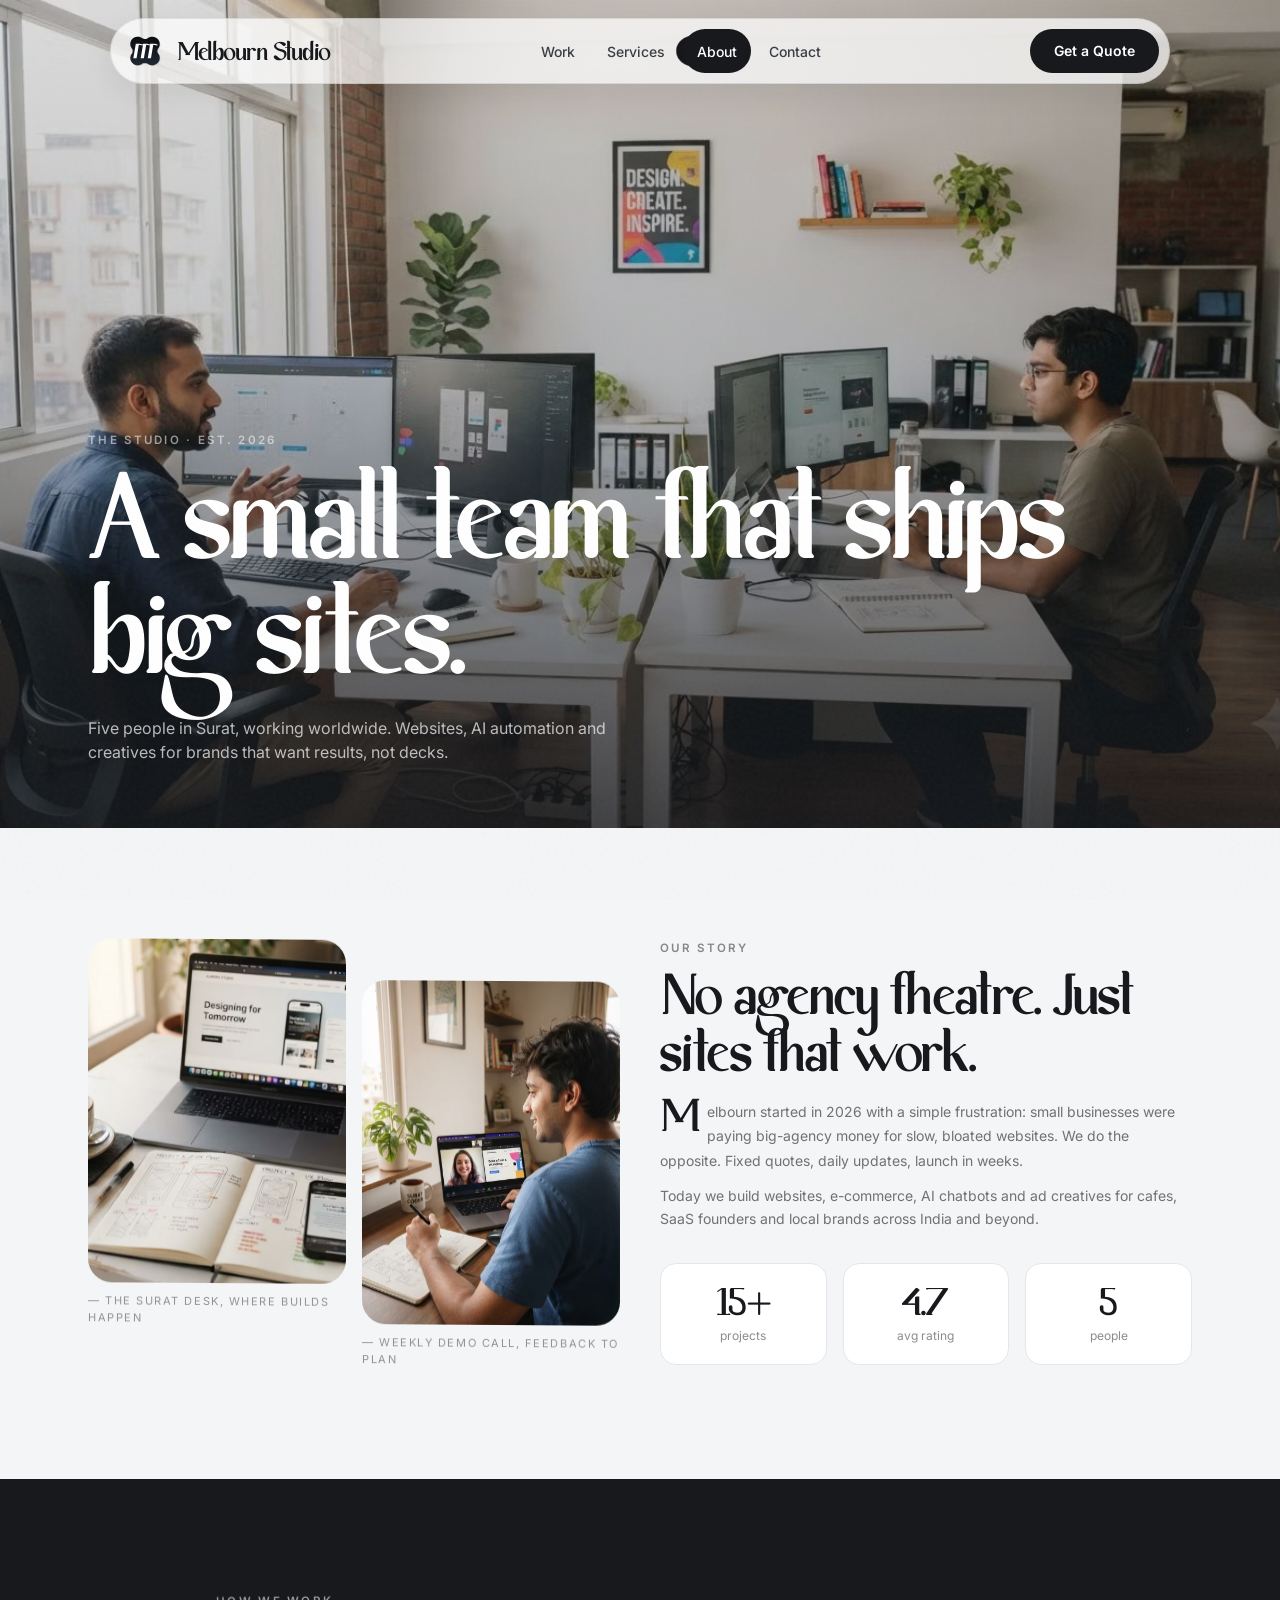
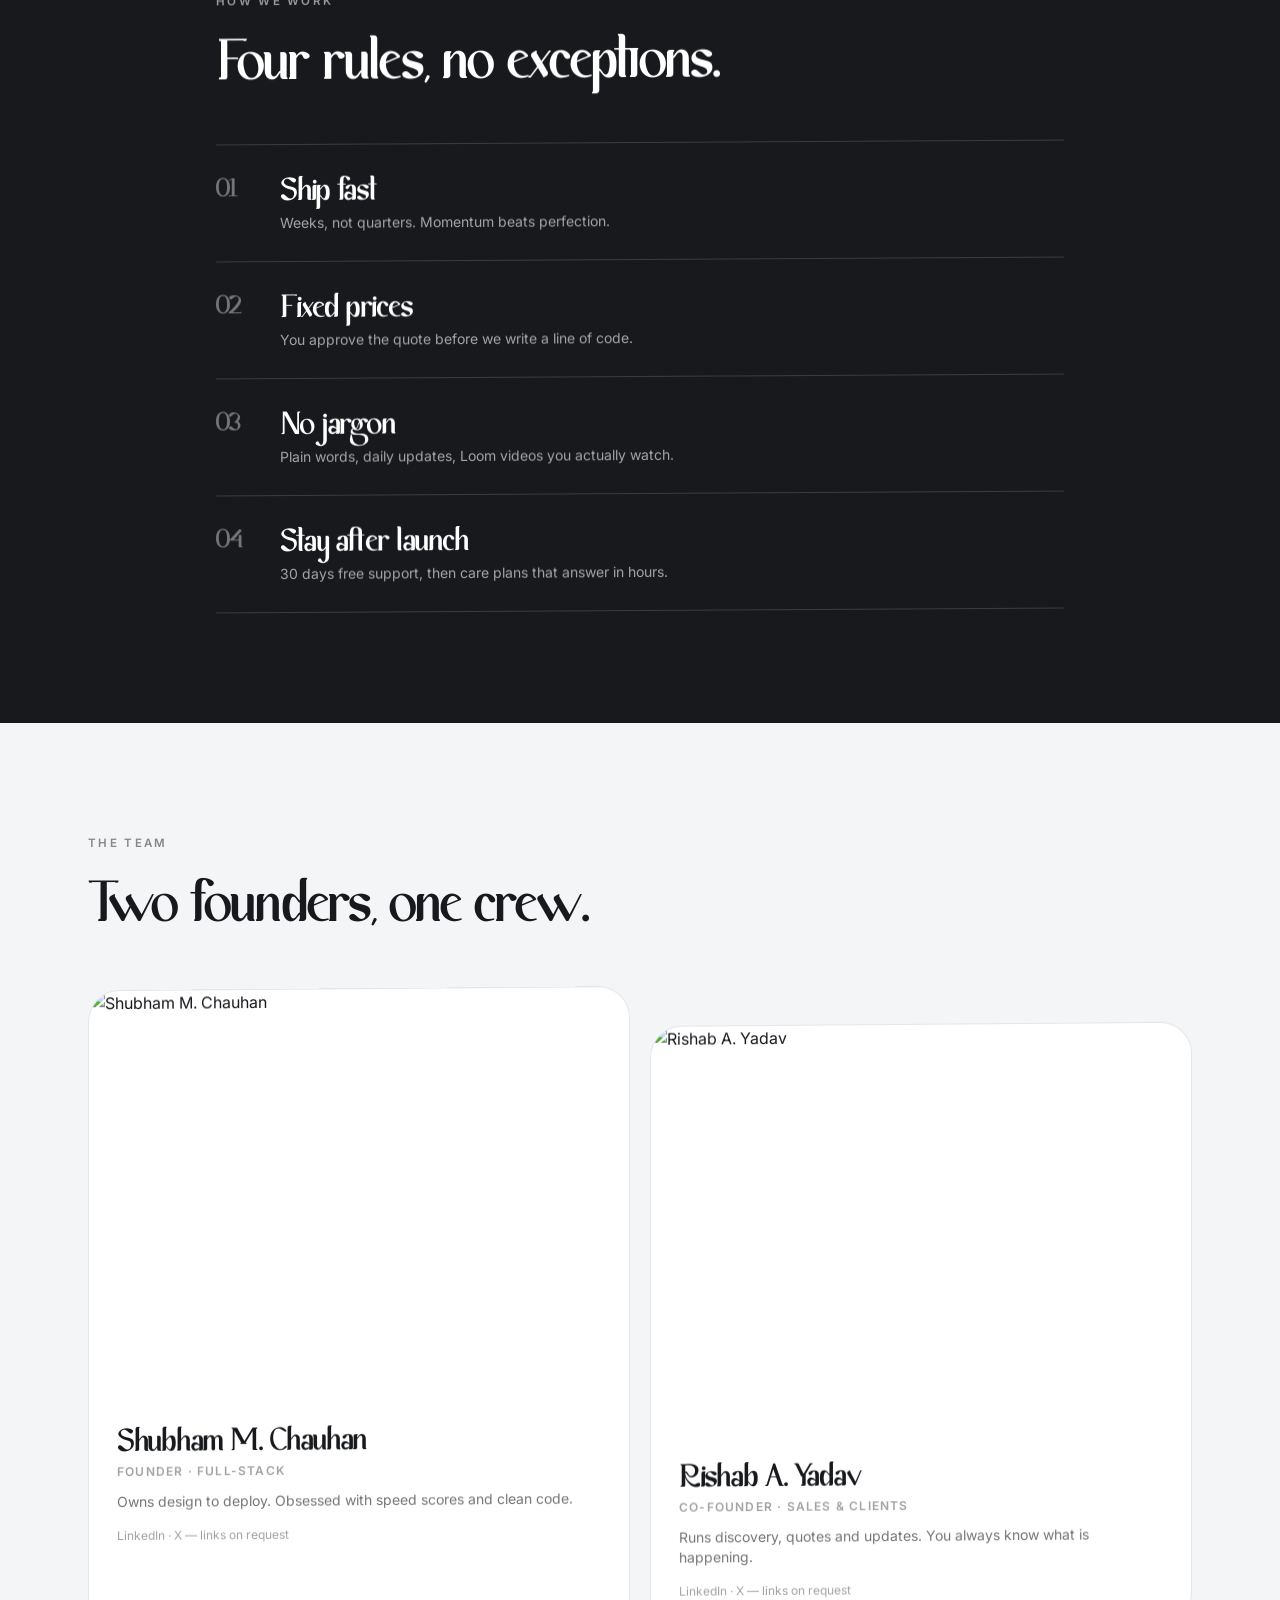
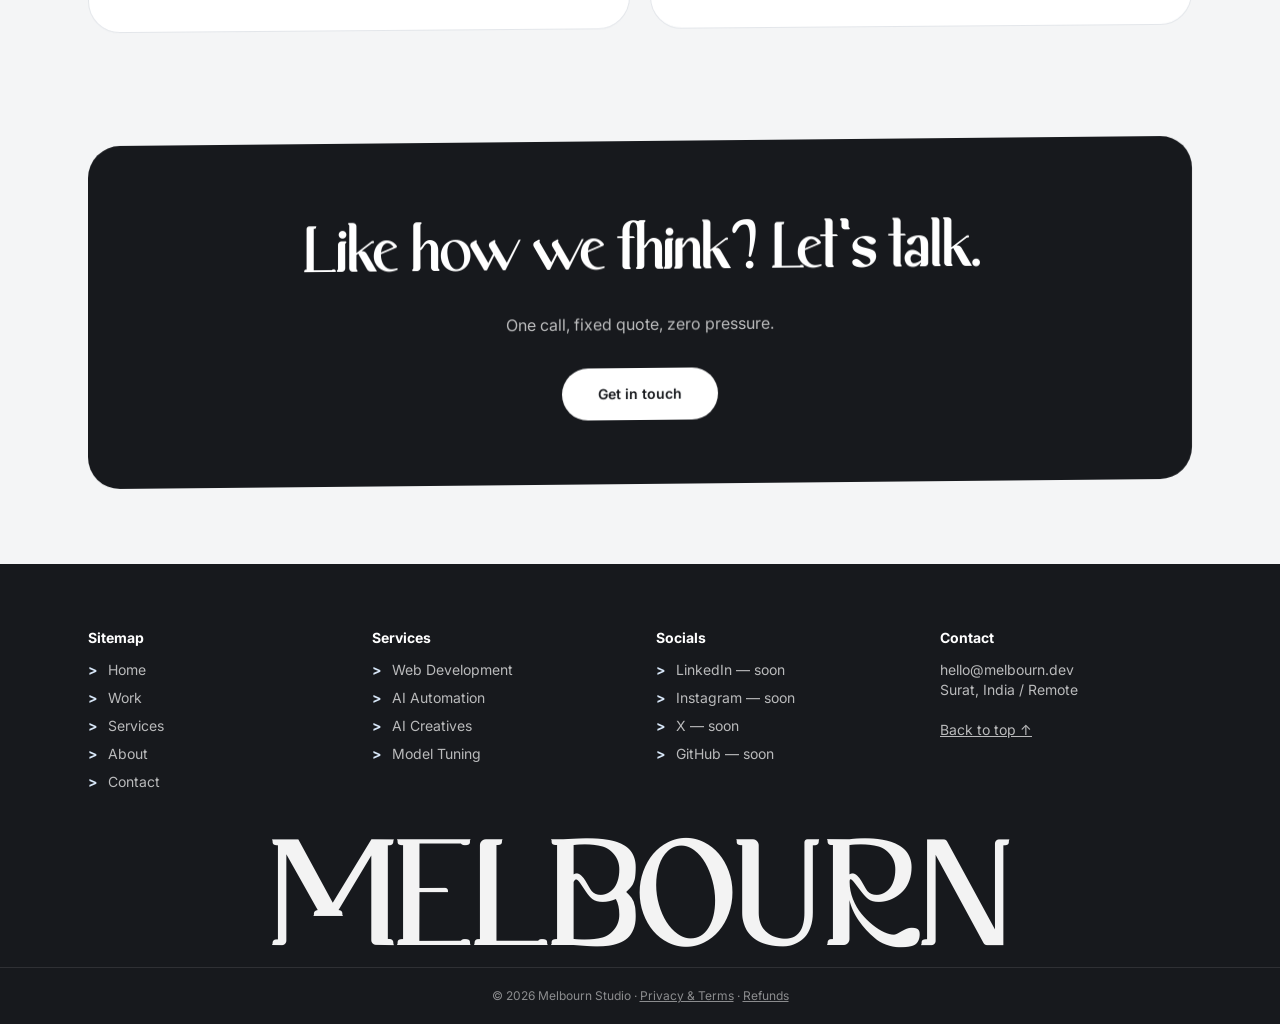
==== about/index.html @ ce90c5f6 "Melbourn Studio site" ====
<!DOCTYPE html><html lang="en"> <head><meta charset="utf-8"><meta name="viewport" content="width=device-width, initial-scale=1"><title>About — Melbourn Studio</title><meta name="description" content="A small Surat studio shipping fast websites, AI automation and creatives for growing brands."><link rel="canonical" href="https://melbourn.dev/about/"><meta name="theme-color" content="#17191D"><meta property="og:type" content="website"><meta property="og:site_name" content="Melbourn Studio"><meta property="og:title" content="About — Melbourn Studio"><meta property="og:description" content="A small Surat studio shipping fast websites, AI automation and creatives for growing brands."><meta property="og:url" content="https://melbourn.dev/about/"><meta property="og:image" content="https://melbourn.dev/favicon.svg"><meta name="twitter:card" content="summary"><meta name="twitter:title" content="About — Melbourn Studio"><meta name="twitter:description" content="A small Surat studio shipping fast websites, AI automation and creatives for growing brands."><meta name="twitter:image" content="https://melbourn.dev/favicon.svg"><script type="application/ld+json">{"@context":"https://schema.org","@type":"ProfessionalService","name":"Melbourn Studio","url":"https://melbourn.dev","email":"hello@melbourn.dev","address":{"@type":"PostalAddress","addressLocality":"Surat","addressCountry":"IN"},"priceRange":"$99 - $799+"}</script><link rel="icon" type="image/svg+xml" href="/favicon.svg"><link rel="preconnect" href="https://fonts.googleapis.com"><link rel="preconnect" href="https://fonts.gstatic.com" crossorigin><link href="https://fonts.googleapis.com/css2?family=Inter:wght@400;500;600;700&display=swap" rel="stylesheet"><meta name="astro-view-transitions-enabled" content="true"><meta name="astro-view-transitions-fallback" content="animate"><link rel="stylesheet" href="/_astro/about.CnZ3Q4fx.css"><script type="module" src="/_astro/hoisted.B7fOiEk9.js"></script></head> <body class="antialiased">  <a href="#main" class="sr-only focus:not-sr-only focus:fixed focus:top-3 focus:left-3 focus:z-[100] focus:bg-char focus:text-white focus:px-5 focus:py-3 focus:rounded-full focus:text-sm">Skip to content</a> <div id="scrollProgress" aria-hidden="true"></div> <div id="navWrap"> <nav id="navPill" aria-label="Main nav"> <a href="/" class="flex items-center gap-3 min-w-0"> <img src="/favicon.svg" alt="Melbourn Studio logo" class="w-10 h-10 rounded-full object-cover shrink-0" width="40" height="40"> <span class="nav-brand-text font-head text-2xl leading-none pt-1 truncate">Melbourn Studio</span> </a> <div class="nav-links hidden md:flex items-center gap-1" id="gooNav"> <div class="goo-layer" aria-hidden="true"><span class="goo-blob"></span><span class="goo-drop"></span></div> <svg width="0" height="0" style="position:absolute" aria-hidden="true"><defs><filter id="goo" x="-20%" y="-60%" width="140%" height="220%"><feGaussianBlur in="SourceGraphic" stdDeviation="9" result="blur"></feGaussianBlur><feColorMatrix in="blur" mode="matrix" values="1 0 0 0 0  0 1 0 0 0  0 0 1 0 0  0 0 0 20 -10" result="goo"></feColorMatrix><feComposite in="SourceGraphic" in2="goo" operator="atop"></feComposite></filter></defs></svg> <a href="/#work">Work</a> <a href="/services">Services</a> <a href="/about" aria-current="page">About</a> <a href="/contact">Contact</a> </div> <div class="nav-tools"> <a href="/contact" class="nav-cta btn-pill hidden md:inline-block bg-char text-white text-sm font-semibold px-6 py-3">Get a Quote</a> <button type="button" id="menuBtn" class="menu-btn md:hidden" aria-expanded="false" aria-controls="mobileMenu" aria-label="Open menu"> <svg class="icon-open" width="20" height="20" viewBox="0 0 24 24" fill="none" stroke="currentColor" stroke-width="2" stroke-linecap="round" aria-hidden="true"><path d="M4 7h16M4 12h16M4 17h16"></path></svg> <svg class="icon-close" width="20" height="20" viewBox="0 0 24 24" fill="none" stroke="currentColor" stroke-width="2" stroke-linecap="round" aria-hidden="true"><path d="M6 6l12 12M18 6L6 18"></path></svg> </button> </div> <span class="nav-burger" aria-hidden="true"><img src="/favicon.svg" alt="" width="36" height="36" class="w-9 h-9 rounded-full object-cover"></span> </nav> <div id="mobileMenu" class="md:hidden"> <div class="mm-inner"> <div class="mm-card bg-white border border-line"> <a href="/#work">Work</a> <a href="/services">Services</a> <a href="/about">About</a> <a href="/contact">Contact</a> <a href="/contact" class="mm-cta btn-pill bg-char text-white">Get a Quote</a> </div> </div> </div> </div> <div id="blind" data-astro-transition-persist="blind-overlay" aria-hidden="true" data-astro-cid-iad6t2pe> <div class="blind-panel" data-astro-cid-iad6t2pe></div> <div class="blind-panel" data-astro-cid-iad6t2pe></div> <div class="blind-panel" data-astro-cid-iad6t2pe></div> <div class="blind-panel" data-astro-cid-iad6t2pe></div> <div class="blind-panel" data-astro-cid-iad6t2pe></div> <p class="blind-word" data-astro-cid-iad6t2pe>Melbourn</p> </div>   <div id="main">  <header class="relative min-h-[92dvh] flex items-end overflow-hidden"> <img src="/about/studio-wide.avif" alt="Melbourn Studio at work" class="absolute inset-0 w-full h-full object-cover" width="1800" height="1200"> <span aria-hidden="true" class="absolute inset-0" style="background:linear-gradient(to top, rgba(23,25,29,.78) 0%, rgba(23,25,29,.25) 55%, rgba(23,25,29,.15) 100%)"></span> <div class="on-dark relative z-10 max-w-6xl mx-auto px-6 pb-16 pt-40 w-full text-white"> <p class="rise eyebrow">The studio · Est. 2026</p> <h1 class="rise font-head mt-4" style="animation-delay:.06s;font-size:clamp(2.8rem,9vw,7.5rem);line-height:1;max-width:16ch">A small team that ships big sites.</h1> <p class="rise mt-5 max-w-xl text-white/70" style="animation-delay:.12s">Five people in Surat, working worldwide. Websites, AI automation and creatives for brands that want results, not decks.</p> </div> </header>  <section id="story" class="max-w-6xl mx-auto px-6 py-20 md:py-28 grid md:grid-cols-2 gap-10 items-start"> <div class="grid grid-cols-2 gap-4"> <figure><img src="/about/desk.avif" alt="Studio desk" loading="lazy" width="640" height="760" class="rounded-3xl w-full aspect-[3/4] object-cover"><figcaption class="cap">The Surat desk, where builds happen</figcaption></figure> <figure class="md:mt-10"><img src="/about/call.avif" alt="Client call" loading="lazy" width="640" height="760" class="rounded-3xl w-full aspect-[3/4] object-cover"><figcaption class="cap">Weekly demo call, feedback to plan</figcaption></figure> </div> <div class="md:sticky md:top-28"> <p class="eyebrow">Our story</p> <h2 class="font-head mt-3" style="font-size:clamp(2rem,4.5vw,3.4rem);line-height:1.05">No agency theatre. Just sites that work.</h2> <p class="dropcap text-sm text-char/60 leading-relaxed mt-4" style="line-height:1.75">Melbourn started in 2026 with a simple frustration: small businesses were paying big-agency money for slow, bloated websites. We do the opposite. Fixed quotes, daily updates, launch in weeks.</p> <p class="text-sm text-char/60 leading-relaxed mt-3">Today we build websites, e-commerce, AI chatbots and ad creatives for cafes, SaaS founders and local brands across India and beyond.</p> <div class="grid grid-cols-3 gap-4 mt-8 text-center"> <div class="bg-white border border-line rounded-2xl py-5"><div class="font-head metric-number text-4xl">15+</div><div class="text-xs text-char/50 mt-1">projects</div></div> <div class="bg-white border border-line rounded-2xl py-5"><div class="font-head metric-number text-4xl">4.7</div><div class="text-xs text-char/50 mt-1">avg rating</div></div> <div class="bg-white border border-line rounded-2xl py-5"><div class="font-head metric-number text-4xl">5</div><div class="text-xs text-char/50 mt-1">people</div></div> </div> </div> </section>  <section class="on-dark bg-char text-white py-20 md:py-28"> <div class="max-w-4xl mx-auto px-6"> <p class="eyebrow">How we work</p> <h2 class="font-head mt-3" style="font-size:clamp(2rem,4.5vw,3.4rem)">Four rules, no exceptions.</h2> <div class="mt-10"> <div class="flex gap-6 py-7 border-t border-white/15"><span class="font-head text-2xl text-white/40 w-10 shrink-0">01</span><div><h3 class="font-head text-3xl">Ship fast</h3><p class="text-sm text-white/60 mt-1">Weeks, not quarters. Momentum beats perfection.</p></div></div> <div class="flex gap-6 py-7 border-t border-white/15"><span class="font-head text-2xl text-white/40 w-10 shrink-0">02</span><div><h3 class="font-head text-3xl">Fixed prices</h3><p class="text-sm text-white/60 mt-1">You approve the quote before we write a line of code.</p></div></div> <div class="flex gap-6 py-7 border-t border-white/15"><span class="font-head text-2xl text-white/40 w-10 shrink-0">03</span><div><h3 class="font-head text-3xl">No jargon</h3><p class="text-sm text-white/60 mt-1">Plain words, daily updates, Loom videos you actually watch.</p></div></div> <div class="flex gap-6 py-7 border-y border-white/15"><span class="font-head text-2xl text-white/40 w-10 shrink-0">04</span><div><h3 class="font-head text-3xl">Stay after launch</h3><p class="text-sm text-white/60 mt-1">30 days free support, then care plans that answer in hours.</p></div></div> </div> </div> </section>  <section class="max-w-6xl mx-auto px-6 py-20 md:py-28"> <p class="eyebrow">The team</p> <h2 class="font-head mt-3" style="font-size:clamp(2rem,4.5vw,3.4rem)">Two founders, one crew.</h2> <div class="grid md:grid-cols-2 gap-5 mt-10"> <article class="lift bg-white border border-line rounded-[32px] overflow-hidden"> <img src="https://i.pravatar.cc/800?img=11" alt="Shubham M. Chauhan" loading="lazy" width="800" height="600" class="w-full aspect-[4/3] object-cover"> <div class="p-7"><h3 class="font-head text-3xl">Shubham M. Chauhan</h3><p class="text-xs font-semibold tracking-widest uppercase text-char/40 mt-1">Founder · Full-stack</p> <p class="text-sm text-char/60 mt-3">Owns design to deploy. Obsessed with speed scores and clean code.</p> <p class="text-xs text-char/40 mt-4">LinkedIn · X — links on request</p></div> </article> <article class="lift bg-white border border-line rounded-[32px] overflow-hidden md:mt-10"> <img src="https://i.pravatar.cc/800?img=13" alt="Rishab A. Yadav" loading="lazy" width="800" height="600" class="w-full aspect-[4/3] object-cover"> <div class="p-7"><h3 class="font-head text-3xl">Rishab A. Yadav</h3><p class="text-xs font-semibold tracking-widest uppercase text-char/40 mt-1">Co-founder · Sales & Clients</p> <p class="text-sm text-char/60 mt-3">Runs discovery, quotes and updates. You always know what is happening.</p> <p class="text-xs text-char/40 mt-4">LinkedIn · X — links on request</p></div> </article> </div> </section>  <section class="max-w-6xl mx-auto px-6 pb-20"> <div class="on-dark bg-char text-white rounded-[32px] p-10 md:p-16 text-center"> <h2 class="font-head" style="font-size:clamp(2rem,5vw,3.8rem)">Like how we think? Let's talk.</h2> <p class="text-white/70 mt-4">One call, fixed quote, zero pressure.</p> <a href="/contact" class="btn-pill inline-block mt-8 bg-white text-char font-semibold px-9 py-4 text-sm min-h-[48px]">Get in touch</a> </div> </section> </div> <footer class="on-dark bg-char text-white pt-16 overflow-hidden"> <div class="max-w-6xl mx-auto px-6 grid md:grid-cols-4 gap-8 text-sm"> <div><p class="font-bold mb-3">Sitemap</p><ul class="space-y-2 text-white/70"><li><a class="flink" href="/">Home</a></li><li><a class="flink" href="/#work">Work</a></li><li><a class="flink" href="/services">Services</a></li><li><a class="flink" href="/about">About</a></li><li><a class="flink" href="/contact">Contact</a></li></ul></div> <div><p class="font-bold mb-3">Services</p><ul class="space-y-2 text-white/70"><li><a class="flink" href="/services">Web Development</a></li><li><a class="flink" href="/services">AI Automation</a></li><li><a class="flink" href="/services">AI Creatives</a></li><li><a class="flink" href="/services">Model Tuning</a></li></ul></div> <div><p class="font-bold mb-3">Socials</p><ul class="space-y-2 text-white/70"><li><span class="flink">LinkedIn — soon</span></li><li><span class="flink">Instagram — soon</span></li><li><span class="flink">X — soon</span></li><li><span class="flink">GitHub — soon</span></li></ul></div> <div><p class="font-bold mb-3">Contact</p><p class="text-white/70">hello@melbourn.dev<br>Surat, India / Remote<br><br><a href="#story" class="underline">Back to top ↑</a></p></div> </div> <div class="text-center mt-12 select-none"><div class="typo-footer font-head text-white/95">MELBOURN</div> <div class="border-t border-white/10 py-5 text-xs text-white/50">© 2026 Melbourn Studio · <a class="underline" href="/legal">Privacy & Terms</a> · <a class="underline" href="/refund">Refunds</a></div></div> </footer>   </body> </html>
---- _astro/about.CnZ3Q4fx.css ----
#blind[data-astro-cid-iad6t2pe]{position:fixed;inset:0;z-index:90;display:flex;pointer-events:none;visibility:hidden}#blind[data-astro-cid-iad6t2pe].is-cover,#blind[data-astro-cid-iad6t2pe].is-leave{visibility:visible;pointer-events:all}.blind-panel[data-astro-cid-iad6t2pe]{flex:1 1 0;background:#17191d;transform:translateY(101%);transition:transform .55s cubic-bezier(.16,1,.3,1);will-change:transform}.blind-panel[data-astro-cid-iad6t2pe]:nth-child(1){transition-delay:0s}.blind-panel[data-astro-cid-iad6t2pe]:nth-child(2){transition-delay:.08s}.blind-panel[data-astro-cid-iad6t2pe]:nth-child(3){transition-delay:.16s}.blind-panel[data-astro-cid-iad6t2pe]:nth-child(4){transition-delay:.24s}.blind-panel[data-astro-cid-iad6t2pe]:nth-child(5){transition-delay:.32s}#blind[data-astro-cid-iad6t2pe].is-cover .blind-panel[data-astro-cid-iad6t2pe]{transform:translateY(0)}#blind[data-astro-cid-iad6t2pe].is-leave .blind-panel[data-astro-cid-iad6t2pe]{transform:translateY(-101%)}.blind-word[data-astro-cid-iad6t2pe]{position:absolute;inset:0;display:flex;align-items:center;justify-content:center;margin:0;color:#fff;font-family:Kryshna,Inter,sans-serif;font-weight:400;font-size:clamp(2rem,6vw,4rem);letter-spacing:.02em;opacity:0;transition:opacity .3s ease .3s}#blind[data-astro-cid-iad6t2pe].is-cover .blind-word[data-astro-cid-iad6t2pe]{opacity:1}#blind[data-astro-cid-iad6t2pe].is-leave .blind-word[data-astro-cid-iad6t2pe]{opacity:0;transition-delay:0s}@media (prefers-reduced-motion: reduce){.blind-panel[data-astro-cid-iad6t2pe],.blind-word[data-astro-cid-iad6t2pe]{transition:none}}@keyframes astroFadeInOut{0%{opacity:1}to{opacity:0}}@keyframes astroFadeIn{0%{opacity:0;mix-blend-mode:plus-lighter}to{opacity:1;mix-blend-mode:plus-lighter}}@keyframes astroFadeOut{0%{opacity:1;mix-blend-mode:plus-lighter}to{opacity:0;mix-blend-mode:plus-lighter}}@keyframes astroSlideFromRight{0%{transform:translate(100%)}}@keyframes astroSlideFromLeft{0%{transform:translate(-100%)}}@keyframes astroSlideToRight{to{transform:translate(100%)}}@keyframes astroSlideToLeft{to{transform:translate(-100%)}}@media (prefers-reduced-motion){::view-transition-group(*),::view-transition-old(*),::view-transition-new(*){animation:none!important}[data-astro-transition-scope]{animation:none!important}}.astro-route-announcer{position:absolute;left:0;top:0;clip:rect(0 0 0 0);clip-path:inset(50%);overflow:hidden;white-space:nowrap;width:1px;height:1px}*,:before,:after{--tw-border-spacing-x: 0;--tw-border-spacing-y: 0;--tw-translate-x: 0;--tw-translate-y: 0;--tw-rotate: 0;--tw-skew-x: 0;--tw-skew-y: 0;--tw-scale-x: 1;--tw-scale-y: 1;--tw-pan-x: ;--tw-pan-y: ;--tw-pinch-zoom: ;--tw-scroll-snap-strictness: proximity;--tw-gradient-from-position: ;--tw-gradient-via-position: ;--tw-gradient-to-position: ;--tw-ordinal: ;--tw-slashed-zero: ;--tw-numeric-figure: ;--tw-numeric-spacing: ;--tw-numeric-fraction: ;--tw-ring-inset: ;--tw-ring-offset-width: 0px;--tw-ring-offset-color: #fff;--tw-ring-color: rgb(59 130 246 / .5);--tw-ring-offset-shadow: 0 0 #0000;--tw-ring-shadow: 0 0 #0000;--tw-shadow: 0 0 #0000;--tw-shadow-colored: 0 0 #0000;--tw-blur: ;--tw-brightness: ;--tw-contrast: ;--tw-grayscale: ;--tw-hue-rotate: ;--tw-invert: ;--tw-saturate: ;--tw-sepia: ;--tw-drop-shadow: ;--tw-backdrop-blur: ;--tw-backdrop-brightness: ;--tw-backdrop-contrast: ;--tw-backdrop-grayscale: ;--tw-backdrop-hue-rotate: ;--tw-backdrop-invert: ;--tw-backdrop-opacity: ;--tw-backdrop-saturate: ;--tw-backdrop-sepia: ;--tw-contain-size: ;--tw-contain-layout: ;--tw-contain-paint: ;--tw-contain-style: }::backdrop{--tw-border-spacing-x: 0;--tw-border-spacing-y: 0;--tw-translate-x: 0;--tw-translate-y: 0;--tw-rotate: 0;--tw-skew-x: 0;--tw-skew-y: 0;--tw-scale-x: 1;--tw-scale-y: 1;--tw-pan-x: ;--tw-pan-y: ;--tw-pinch-zoom: ;--tw-scroll-snap-strictness: proximity;--tw-gradient-from-position: ;--tw-gradient-via-position: ;--tw-gradient-to-position: ;--tw-ordinal: ;--tw-slashed-zero: ;--tw-numeric-figure: ;--tw-numeric-spacing: ;--tw-numeric-fraction: ;--tw-ring-inset: ;--tw-ring-offset-width: 0px;--tw-ring-offset-color: #fff;--tw-ring-color: rgb(59 130 246 / .5);--tw-ring-offset-shadow: 0 0 #0000;--tw-ring-shadow: 0 0 #0000;--tw-shadow: 0 0 #0000;--tw-shadow-colored: 0 0 #0000;--tw-blur: ;--tw-brightness: ;--tw-contrast: ;--tw-grayscale: ;--tw-hue-rotate: ;--tw-invert: ;--tw-saturate: ;--tw-sepia: ;--tw-drop-shadow: ;--tw-backdrop-blur: ;--tw-backdrop-brightness: ;--tw-backdrop-contrast: ;--tw-backdrop-grayscale: ;--tw-backdrop-hue-rotate: ;--tw-backdrop-invert: ;--tw-backdrop-opacity: ;--tw-backdrop-saturate: ;--tw-backdrop-sepia: ;--tw-contain-size: ;--tw-contain-layout: ;--tw-contain-paint: ;--tw-contain-style: }*,:before,:after{box-sizing:border-box;border-width:0;border-style:solid;border-color:#e5e7eb}:before,:after{--tw-content: ""}html,:host{line-height:1.5;-webkit-text-size-adjust:100%;-moz-tab-size:4;-o-tab-size:4;tab-size:4;font-family:ui-sans-serif,system-ui,sans-serif,"Apple Color Emoji","Segoe UI Emoji",Segoe UI Symbol,"Noto Color Emoji";font-feature-settings:normal;font-variation-settings:normal;-webkit-tap-highlight-color:transparent}body{margin:0;line-height:inherit}hr{height:0;color:inherit;border-top-width:1px}abbr:where([title]){-webkit-text-decoration:underline dotted;text-decoration:underline dotted}h1,h2,h3,h4,h5,h6{font-size:inherit;font-weight:inherit}a{color:inherit;text-decoration:inherit}b,strong{font-weight:bolder}code,kbd,samp,pre{font-family:ui-monospace,SFMono-Regular,Menlo,Monaco,Consolas,Liberation Mono,Courier New,monospace;font-feature-settings:normal;font-variation-settings:normal;font-size:1em}small{font-size:80%}sub,sup{font-size:75%;line-height:0;position:relative;vertical-align:baseline}sub{bottom:-.25em}sup{top:-.5em}table{text-indent:0;border-color:inherit;border-collapse:collapse}button,input,optgroup,select,textarea{font-family:inherit;font-feature-settings:inherit;font-variation-settings:inherit;font-size:100%;font-weight:inherit;line-height:inherit;letter-spacing:inherit;color:inherit;margin:0;padding:0}button,select{text-transform:none}button,input:where([type=button]),input:where([type=reset]),input:where([type=submit]){-webkit-appearance:button;background-color:transparent;background-image:none}:-moz-focusring{outline:auto}:-moz-ui-invalid{box-shadow:none}progress{vertical-align:baseline}::-webkit-inner-spin-button,::-webkit-outer-spin-button{height:auto}[type=search]{-webkit-appearance:textfield;outline-offset:-2px}::-webkit-search-decoration{-webkit-appearance:none}::-webkit-file-upload-button{-webkit-appearance:button;font:inherit}summary{display:list-item}blockquote,dl,dd,h1,h2,h3,h4,h5,h6,hr,figure,p,pre{margin:0}fieldset{margin:0;padding:0}legend{padding:0}ol,ul,menu{list-style:none;margin:0;padding:0}dialog{padding:0}textarea{resize:vertical}input::-moz-placeholder,textarea::-moz-placeholder{opacity:1;color:#9ca3af}input::placeholder,textarea::placeholder{opacity:1;color:#9ca3af}button,[role=button]{cursor:pointer}:disabled{cursor:default}img,svg,video,canvas,audio,iframe,embed,object{display:block;vertical-align:middle}img,video{max-width:100%;height:auto}[hidden]:where(:not([hidden=until-found])){display:none}.sr-only{position:absolute;width:1px;height:1px;padding:0;margin:-1px;overflow:hidden;clip:rect(0,0,0,0);white-space:nowrap;border-width:0}.visible{visibility:visible}.fixed{position:fixed}.absolute{position:absolute}.relative{position:relative}.sticky{position:sticky}.inset-0{inset:0}.inset-x-4{left:1rem;right:1rem}.bottom-2{bottom:.5rem}.bottom-3{bottom:.75rem}.bottom-4{bottom:1rem}.left-\[10px\]{left:10px}.left-\[27px\]{left:27px}.top-2{top:.5rem}.top-28{top:7rem}.top-3{top:.75rem}.z-10{z-index:10}.order-1{order:1}.order-2{order:2}.mx-auto{margin-left:auto;margin-right:auto}.my-12{margin-top:3rem;margin-bottom:3rem}.-mt-4{margin-top:-1rem}.mb-3{margin-bottom:.75rem}.mt-1{margin-top:.25rem}.mt-10{margin-top:2.5rem}.mt-12{margin-top:3rem}.mt-2{margin-top:.5rem}.mt-3{margin-top:.75rem}.mt-4{margin-top:1rem}.mt-5{margin-top:1.25rem}.mt-6{margin-top:1.5rem}.mt-7{margin-top:1.75rem}.mt-8{margin-top:2rem}.mt-9{margin-top:2.25rem}.block{display:block}.inline-block{display:inline-block}.flex{display:flex}.grid{display:grid}.hidden{display:none}.aspect-\[3\/4\]{aspect-ratio:3/4}.aspect-\[4\/3\]{aspect-ratio:4/3}.aspect-\[5\/6\]{aspect-ratio:5/6}.h-10{height:2.5rem}.h-11{height:2.75rem}.h-12{height:3rem}.h-14{height:3.5rem}.h-9{height:2.25rem}.h-full{height:100%}.min-h-\[100dvh\]{min-height:100dvh}.min-h-\[44px\]{min-height:44px}.min-h-\[48px\]{min-height:48px}.min-h-\[52px\]{min-height:52px}.min-h-\[92dvh\]{min-height:92dvh}.w-10{width:2.5rem}.w-11{width:2.75rem}.w-12{width:3rem}.w-14{width:3.5rem}.w-8{width:2rem}.w-9{width:2.25rem}.w-full{width:100%}.w-px{width:1px}.min-w-0{min-width:0px}.max-w-3xl{max-width:48rem}.max-w-4xl{max-width:56rem}.max-w-5xl{max-width:64rem}.max-w-6xl{max-width:72rem}.max-w-md{max-width:28rem}.max-w-sm{max-width:24rem}.max-w-xl{max-width:36rem}.flex-1{flex:1 1 0%}.shrink-0{flex-shrink:0}.grow{flex-grow:1}.transform{transform:translate(var(--tw-translate-x),var(--tw-translate-y)) rotate(var(--tw-rotate)) skew(var(--tw-skew-x)) skewY(var(--tw-skew-y)) scaleX(var(--tw-scale-x)) scaleY(var(--tw-scale-y))}.select-none{-webkit-user-select:none;-moz-user-select:none;user-select:none}.resize{resize:both}.grid-cols-2{grid-template-columns:repeat(2,minmax(0,1fr))}.grid-cols-3{grid-template-columns:repeat(3,minmax(0,1fr))}.flex-col{flex-direction:column}.flex-wrap{flex-wrap:wrap}.items-start{align-items:flex-start}.items-end{align-items:flex-end}.items-center{align-items:center}.items-baseline{align-items:baseline}.justify-center{justify-content:center}.justify-between{justify-content:space-between}.gap-1{gap:.25rem}.gap-10{gap:2.5rem}.gap-12{gap:3rem}.gap-2{gap:.5rem}.gap-3{gap:.75rem}.gap-4{gap:1rem}.gap-5{gap:1.25rem}.gap-6{gap:1.5rem}.gap-8{gap:2rem}.space-y-10>:not([hidden])~:not([hidden]){--tw-space-y-reverse: 0;margin-top:calc(2.5rem * calc(1 - var(--tw-space-y-reverse)));margin-bottom:calc(2.5rem * var(--tw-space-y-reverse))}.space-y-2>:not([hidden])~:not([hidden]){--tw-space-y-reverse: 0;margin-top:calc(.5rem * calc(1 - var(--tw-space-y-reverse)));margin-bottom:calc(.5rem * var(--tw-space-y-reverse))}.space-y-2\.5>:not([hidden])~:not([hidden]){--tw-space-y-reverse: 0;margin-top:calc(.625rem * calc(1 - var(--tw-space-y-reverse)));margin-bottom:calc(.625rem * var(--tw-space-y-reverse))}.space-y-3>:not([hidden])~:not([hidden]){--tw-space-y-reverse: 0;margin-top:calc(.75rem * calc(1 - var(--tw-space-y-reverse)));margin-bottom:calc(.75rem * var(--tw-space-y-reverse))}.space-y-4>:not([hidden])~:not([hidden]){--tw-space-y-reverse: 0;margin-top:calc(1rem * calc(1 - var(--tw-space-y-reverse)));margin-bottom:calc(1rem * var(--tw-space-y-reverse))}.space-y-6>:not([hidden])~:not([hidden]){--tw-space-y-reverse: 0;margin-top:calc(1.5rem * calc(1 - var(--tw-space-y-reverse)));margin-bottom:calc(1.5rem * var(--tw-space-y-reverse))}.space-y-8>:not([hidden])~:not([hidden]){--tw-space-y-reverse: 0;margin-top:calc(2rem * calc(1 - var(--tw-space-y-reverse)));margin-bottom:calc(2rem * var(--tw-space-y-reverse))}.divide-line>:not([hidden])~:not([hidden]){--tw-divide-opacity: 1;border-color:rgb(227 230 234 / var(--tw-divide-opacity, 1))}.self-start{align-self:flex-start}.overflow-hidden{overflow:hidden}.overflow-x-hidden{overflow-x:hidden}.truncate{overflow:hidden;text-overflow:ellipsis;white-space:nowrap}.whitespace-nowrap{white-space:nowrap}.rounded-2xl{border-radius:1rem}.rounded-3xl{border-radius:1.5rem}.rounded-\[24px\]{border-radius:24px}.rounded-\[32px\]{border-radius:32px}.rounded-full{border-radius:9999px}.border{border-width:1px}.border-2{border-width:2px}.border-y{border-top-width:1px;border-bottom-width:1px}.border-t{border-top-width:1px}.border-char{--tw-border-opacity: 1;border-color:rgb(23 25 29 / var(--tw-border-opacity, 1))}.border-char\/10{border-color:#17191d1a}.border-line{--tw-border-opacity: 1;border-color:rgb(227 230 234 / var(--tw-border-opacity, 1))}.border-white\/10{border-color:#ffffff1a}.border-white\/15{border-color:#ffffff26}.border-white\/25{border-color:#ffffff40}.bg-char{--tw-bg-opacity: 1;background-color:rgb(23 25 29 / var(--tw-bg-opacity, 1))}.bg-char\/15{background-color:#17191d26}.bg-haze{--tw-bg-opacity: 1;background-color:rgb(215 230 247 / var(--tw-bg-opacity, 1))}.bg-haze\/50{background-color:#d7e6f780}.bg-white{--tw-bg-opacity: 1;background-color:rgb(255 255 255 / var(--tw-bg-opacity, 1))}.bg-white\/95{background-color:#fffffff2}.object-cover{-o-object-fit:cover;object-fit:cover}.p-10{padding:2.5rem}.p-4{padding:1rem}.p-5{padding:1.25rem}.p-6{padding:1.5rem}.p-7{padding:1.75rem}.p-8{padding:2rem}.px-4{padding-left:1rem;padding-right:1rem}.px-5{padding-left:1.25rem;padding-right:1.25rem}.px-6{padding-left:1.5rem;padding-right:1.5rem}.px-7{padding-left:1.75rem;padding-right:1.75rem}.px-8{padding-left:2rem;padding-right:2rem}.px-9{padding-left:2.25rem;padding-right:2.25rem}.py-1\.5{padding-top:.375rem;padding-bottom:.375rem}.py-16{padding-top:4rem;padding-bottom:4rem}.py-2{padding-top:.5rem;padding-bottom:.5rem}.py-20{padding-top:5rem;padding-bottom:5rem}.py-3{padding-top:.75rem;padding-bottom:.75rem}.py-3\.5{padding-top:.875rem;padding-bottom:.875rem}.py-4{padding-top:1rem;padding-bottom:1rem}.py-5{padding-top:1.25rem;padding-bottom:1.25rem}.py-7{padding-top:1.75rem;padding-bottom:1.75rem}.py-8{padding-top:2rem;padding-bottom:2rem}.pb-10{padding-bottom:2.5rem}.pb-12{padding-bottom:3rem}.pb-16{padding-bottom:4rem}.pb-20{padding-bottom:5rem}.pb-24{padding-bottom:6rem}.pb-8{padding-bottom:2rem}.pl-1{padding-left:.25rem}.pt-1{padding-top:.25rem}.pt-16{padding-top:4rem}.pt-28{padding-top:7rem}.pt-32{padding-top:8rem}.pt-40{padding-top:10rem}.text-left{text-align:left}.text-center{text-align:center}.font-head{font-family:Kryshna,Inter,sans-serif}.text-2xl{font-size:1.5rem;line-height:2rem}.text-3xl{font-size:1.875rem;line-height:2.25rem}.text-4xl{font-size:2.25rem;line-height:2.5rem}.text-5xl{font-size:3rem;line-height:1}.text-sm{font-size:.875rem;line-height:1.25rem}.text-xl{font-size:1.25rem;line-height:1.75rem}.text-xs{font-size:.75rem;line-height:1rem}.font-bold{font-weight:700}.font-medium{font-weight:500}.font-semibold{font-weight:600}.uppercase{text-transform:uppercase}.italic{font-style:italic}.leading-none{line-height:1}.leading-relaxed{line-height:1.625}.tracking-\[\.25em\]{letter-spacing:.25em}.tracking-\[\.2em\]{letter-spacing:.2em}.tracking-wide{letter-spacing:.025em}.tracking-widest{letter-spacing:.1em}.text-char{--tw-text-opacity: 1;color:rgb(23 25 29 / var(--tw-text-opacity, 1))}.text-char\/40{color:#17191d66}.text-char\/50{color:#17191d80}.text-char\/60{color:#17191d99}.text-char\/70{color:#17191db3}.text-white{--tw-text-opacity: 1;color:rgb(255 255 255 / var(--tw-text-opacity, 1))}.text-white\/40{color:#fff6}.text-white\/50{color:#ffffff80}.text-white\/60{color:#fff9}.text-white\/70{color:#ffffffb3}.text-white\/95{color:#fffffff2}.underline{text-decoration-line:underline}.antialiased{-webkit-font-smoothing:antialiased;-moz-osx-font-smoothing:grayscale}.shadow-\[0_20px_60px_rgba\(23\,25\,29\,\.07\)\]{--tw-shadow: 0 20px 60px rgba(23,25,29,.07);--tw-shadow-colored: 0 20px 60px var(--tw-shadow-color);box-shadow:var(--tw-ring-offset-shadow, 0 0 #0000),var(--tw-ring-shadow, 0 0 #0000),var(--tw-shadow)}.shadow-\[0_20px_60px_rgba\(23\,25\,29\,\.12\)\]{--tw-shadow: 0 20px 60px rgba(23,25,29,.12);--tw-shadow-colored: 0 20px 60px var(--tw-shadow-color);box-shadow:var(--tw-ring-offset-shadow, 0 0 #0000),var(--tw-ring-shadow, 0 0 #0000),var(--tw-shadow)}.outline-none{outline:2px solid transparent;outline-offset:2px}.blur{--tw-blur: blur(8px);filter:var(--tw-blur) var(--tw-brightness) var(--tw-contrast) var(--tw-grayscale) var(--tw-hue-rotate) var(--tw-invert) var(--tw-saturate) var(--tw-sepia) var(--tw-drop-shadow)}.filter{filter:var(--tw-blur) var(--tw-brightness) var(--tw-contrast) var(--tw-grayscale) var(--tw-hue-rotate) var(--tw-invert) var(--tw-saturate) var(--tw-sepia) var(--tw-drop-shadow)}.transition{transition-property:color,background-color,border-color,text-decoration-color,fill,stroke,opacity,box-shadow,transform,filter,backdrop-filter;transition-timing-function:cubic-bezier(.4,0,.2,1);transition-duration:.15s}:root{--spring-snappy: linear(0, .009, .035 2.1%, .141 4.4%, .723 12.9%, .938 16.7%, 1.017 19.4%, 1.067 22.5%, 1.089 26%, 1.079 30.3%, 1.049 36%, 1.024 42.6%, 1.011 50.3%, 1.004 59.2%, 1.001 69.3%, 1);--spring-smooth: linear(0, .004, .016 2.3%, .063 4.7%, .141 7.2%, .25 9.9%, .601 16.5%, .815 21%, .929 25.2%, .987 29%, 1.025 33.5%, 1.042 38%, 1.04 43.5%, 1.027 50%, 1.013 57.5%, 1.005 67%, 1.001 79%, 1);--m3-emphasized: cubic-bezier(.05, .7, .1, 1);--ease-out: cubic-bezier(.16, 1, .3, 1);--ease-in-out: cubic-bezier(.65, 0, .35, 1);--ease-snap: cubic-bezier(.22, 1, .36, 1)}@font-face{font-family:Kryshna;src:url(/kryshna.ttf) format("truetype");font-display:swap}html{scroll-behavior:smooth}body{font-family:Inter,sans-serif;background:#f4f5f6;color:#17191d;overflow-x:clip}.font-head{font-family:Kryshna,Inter,sans-serif;font-weight:400}:focus-visible{outline:3px solid #17191D;outline-offset:3px;border-radius:6px}.on-dark :focus-visible{outline-color:#d7e6f7}section[id],article[id]{scroll-margin-top:110px}a,button,summary{touch-action:manipulation;cursor:pointer}.btn-pill{border-radius:999px;transition:transform .5s var(--ease-snap),box-shadow .5s var(--ease-snap),filter .3s var(--ease-snap);will-change:transform}.btn-pill:hover{transform:translateY(-2px);box-shadow:0 12px 24px #17191d2e}.btn-pill:active{transform:scale(.96);box-shadow:inset 0 2px 8px #00000026;transition-duration:.1s}#navWrap{position:fixed;top:18px;left:0;right:0;z-index:50;display:flex;flex-direction:column;align-items:center;padding:0 16px}#navPill{width:min(1060px,100%);background:#ffffffb8;border:1px solid rgba(23,25,29,.1);border-radius:999px;display:flex;align-items:center;justify-content:space-between;gap:8px;padding:10px 10px 10px 14px;transition:width .5s var(--m3-emphasized),height .5s var(--m3-emphasized),border-radius .5s var(--m3-emphasized),padding .5s var(--m3-emphasized),box-shadow .4s var(--ease-out);box-shadow:0 8px 30px #17191d14}#navWrap.mini #navPill{width:60px;height:60px;padding:0;justify-content:center;border-radius:50%;cursor:pointer;overflow:hidden}#navWrap.mini .nav-links,#navWrap.mini .nav-cta,#navWrap.mini #navPill>a,#navWrap.mini .nav-tools{display:none}#navWrap.mini .nav-burger{display:flex!important}.nav-burger{display:none;align-items:center;justify-content:center;width:100%;height:100%}.nav-tools{display:flex;align-items:center;gap:6px;flex-shrink:0}.menu-btn{width:44px;height:44px;border-radius:50%;display:inline-flex;align-items:center;justify-content:center;border:1px solid rgba(23,25,29,.12);color:#17191d;background:transparent;transition:background .25s var(--ease-snap),transform .25s var(--ease-snap)}.menu-btn:hover{background:#17191d0f}.menu-btn:active{transform:scale(.94)}.menu-btn .icon-close{display:none}.menu-btn[aria-expanded=true] .icon-close{display:block}.menu-btn[aria-expanded=true] .icon-open{display:none}@media (max-width: 400px){.nav-brand-text{display:none}}#mobileMenu{display:grid;grid-template-rows:0fr;transition:grid-template-rows .4s var(--ease-out);width:min(1060px,100%)}#mobileMenu.open{grid-template-rows:1fr}#mobileMenu .mm-inner{overflow:hidden}.mm-card{border-radius:24px;padding:10px;margin-top:8px;box-shadow:0 20px 50px #17191d24}.mm-card a{display:flex;align-items:center;min-height:52px;padding:0 18px;border-radius:16px;font-weight:600;font-size:15px}.mm-card a:hover{background:#17191d0f}.mm-card a.mm-cta{justify-content:center;margin-top:6px}.nav-links a{padding:8px 14px;border-radius:999px;font-size:14px;font-weight:500;color:#3a3e45;min-height:44px;display:inline-flex;align-items:center}.nav-links a:hover,.nav-links a[aria-current=page]{background:#17191d;color:#fff}.nav-links{position:relative}.nav-links a{position:relative;z-index:1}.goo-layer{position:absolute;inset:-6px -10px;z-index:0;filter:url(#goo);pointer-events:none}.goo-blob,.goo-drop{position:absolute;top:50%;left:0;background:#17191d;border-radius:999px;opacity:0}.goo-blob{height:34px;margin-top:-17px;width:60px;will-change:transform,width;transition:transform .45s cubic-bezier(.34,1.4,.64,1),width .45s cubic-bezier(.34,1.4,.64,1),opacity .25s var(--ease-out)}.goo-drop{height:16px;width:16px;margin-top:-8px}.goo-layer.live .goo-blob{opacity:1}.goo-blob.squish{transform-origin:center;scale:1.18 .82}.goo-on .nav-links a:hover{background:transparent}.goo-on .nav-links a.lit{color:#fff}.hero-h{font-size:clamp(3rem,9vw,8.5rem);line-height:1;letter-spacing:-.01em;text-wrap:balance;max-width:18ch;margin-inline:auto}.sec-h{font-size:clamp(2.2rem,5vw,4rem);line-height:1.05}.eyebrow{font-size:.72rem;letter-spacing:.2em;text-transform:uppercase;color:#17191d80;font-weight:600}.on-dark .eyebrow{color:#ffffff8c}.hero-eyebrow{font-size:.72rem;letter-spacing:.2em;text-transform:uppercase;color:#17191d80;font-weight:600}.hero-sub{font-size:clamp(1rem,1.25vw,1.2rem);line-height:1.6;max-width:45ch}.hero-cta{transition:transform .5s var(--ease-out),box-shadow .5s var(--ease-out)}.hero-cta:hover{transform:translateY(-2px);box-shadow:0 8px 30px #17191d29}.hero-cta:active{transform:translateY(0) scale(.98)}.metric-number{font-variant-numeric:tabular-nums}.err-404{font-size:clamp(6rem,24vw,20rem);line-height:.9}.svc-row{border-top:1px solid rgba(255,255,255,.14)}.svc-row:last-child{border-bottom:1px solid rgba(255,255,255,.14)}.svc-body{display:grid;grid-template-rows:0fr;transition:grid-template-rows .45s var(--ease-out)}.svc-row.open .svc-body{grid-template-rows:1fr}.svc-inner{overflow:hidden}.svc-plus{transition:transform .35s var(--ease-out),background .3s var(--ease-snap),color .3s var(--ease-snap)}.svc-row.open .svc-plus{transform:rotate(45deg);background:#d7e6f7;border-color:#d7e6f7;color:#17191d}.tag{border:1px solid rgba(23,25,29,.2);border-radius:999px;padding:6px 14px;font-size:12px;color:#17191db3;white-space:nowrap}.on-dark .tag{border-color:#ffffff40;color:#fffc}.tick{width:22px;height:22px;border-radius:999px;background:#d7e6f7;color:#17191d;display:inline-flex;align-items:center;justify-content:center;font-size:13px;font-weight:700;flex-shrink:0}.svc-img{transition:transform .6s var(--ease-out)}.svc-row:hover .svc-img{transform:scale(1.03)}.work-card img{transition:transform .6s var(--ease-out)}.work-card:hover img{transform:scale(1.05)}.arrow-btn{transition:background .3s var(--ease-snap),transform .3s var(--ease-snap)}.work-card:hover .arrow-btn{background:#17191d;color:#fff;transform:rotate(-45deg)}.masonry{-moz-columns:1;columns:1;-moz-column-gap:20px;column-gap:20px}@media (min-width: 768px){.masonry{-moz-columns:3;columns:3}}.masonry>div{-moz-column-break-inside:avoid;break-inside:avoid;margin-bottom:20px;transition:transform .35s var(--ease-out),box-shadow .35s var(--ease-out)}.masonry>div:hover{transform:translateY(-5px);box-shadow:0 22px 44px #17191d1f}details summary::-webkit-details-marker{display:none}details[open] .faq-plus{transform:rotate(45deg)}.faq-plus{transition:transform .25s var(--ease-snap)}details[open]>summary~*{animation:faqIn .35s var(--ease-out)}@keyframes faqIn{0%{opacity:0;transform:translateY(-6px)}}.typo-footer{font-size:clamp(48px,11vw,170px);line-height:.9}.flink:before{content:">";margin-right:10px;color:#d7e6f7;font-weight:700}.toc-link{display:flex;gap:12px;align-items:flex-start;padding:7px 0;font-size:13px;color:#17191d8c;font-weight:500;min-height:32px}.toc-link .dot{width:11px;height:11px;border-radius:999px;border:2px solid rgba(23,25,29,.25);background:#f4f5f6;margin-top:4px;flex-shrink:0;transition:background .25s var(--ease-snap),border-color .25s var(--ease-snap),transform .25s var(--ease-snap)}.toc-link:hover{color:#17191d}.toc-link.active{color:#17191d;font-weight:700}.toc-link.active .dot{background:#17191d;border-color:#17191d}.toc-group{font-size:11px;font-weight:700;letter-spacing:.18em;text-transform:uppercase;color:#17191d66;margin:14px 0 4px}.legal-h3{font-size:1.05rem;font-weight:700;margin-top:1.6rem}.legal-p{font-size:.9rem;color:#17191da6;line-height:1.7;margin-top:.5rem}.step-num{width:56px;height:56px;border-radius:999px;background:#17191d;color:#fff;font-family:Kryshna,Inter,sans-serif;font-size:1.5rem;display:flex;align-items:center;justify-content:center;flex-shrink:0;position:relative;z-index:10}.step-num.alt{background:#fff;color:#17191d;border:2px solid #17191D}.refund-p{font-size:.9rem;color:#17191da6;line-height:1.7;margin-top:.5rem}.field{width:100%;border:1px solid #E3E6EA;border-radius:16px;padding:14px 18px;font-size:16px;background:#f4f5f6;min-height:52px}.field:focus{border-color:#17191d;outline:none;box-shadow:0 0 0 3px #d7e6f7}label.flabel{display:block;font-size:13px;font-weight:600;margin-bottom:6px}input[type=email]{min-height:48px;font-size:16px}@keyframes marquee-scroll{0%{transform:translate(0)}to{transform:translate(-50%)}}.marquee-track{animation:marquee-scroll 30s linear infinite;width:-moz-max-content;width:max-content}.marquee-track:hover{animation-play-state:paused}@media (prefers-reduced-motion: reduce){.marquee-track{animation:none}}.hero-video{position:absolute;inset:0;width:100%;height:100%;-o-object-fit:cover;object-fit:cover;opacity:.55;pointer-events:none}.rise{opacity:0;transform:translateY(30px);filter:blur(8px);animation:rise .6s var(--ease-out) forwards}@keyframes rise{to{opacity:1;transform:none;filter:blur(0)}}.rv{opacity:0;transform:translateY(28px) skewY(var(--vskew, 0deg));filter:blur(6px);transition:opacity .7s var(--ease-out),transform .7s var(--ease-out),filter .7s var(--ease-out);transition-delay:var(--d,0s)}.rv.in{opacity:1;transform:skewY(var(--vskew, 0deg));filter:blur(0)}.flink,.u-link{position:relative;text-decoration:none;transition:color .3s var(--ease-snap)}.flink:after,.u-link:after{content:"";position:absolute;left:0;bottom:-2px;width:100%;height:1.5px;background:currentColor;transform:scaleX(0);transform-origin:right;transition:transform .4s var(--ease-snap)}.flink:hover:after,.u-link:hover:after{transform:scaleX(1);transform-origin:left}#scrollProgress{position:fixed;top:0;left:0;width:100%;height:3px;z-index:60;background:#17191d;transform-origin:left;transform:scaleX(0);pointer-events:none}@media (prefers-reduced-motion: reduce){.rise{animation:enter-fade .3s var(--ease-out) both;animation-delay:0ms}.rv{opacity:1;transform:none;filter:none;transition:none}.hero-video{display:none}.lift,.lift:hover,.masonry>div,.masonry>div:hover{transform:none}#scrollProgress{display:none}html{scroll-behavior:auto}}@keyframes enter-fade{0%{opacity:0}to{opacity:1}}.dropcap:first-letter{font-family:Kryshna,Inter,sans-serif;font-size:3.1em;float:left;line-height:.85;padding-right:.14em;color:#17191d}figcaption.cap{font-size:11px;letter-spacing:.14em;text-transform:uppercase;color:#17191d73;margin-top:10px}figcaption.cap:before{content:"— "}.pull{border-left:4px solid #17191D}.pull>p:nth-child(2){font-size:1.02rem;line-height:1.65;color:#17191d;font-weight:500}::-moz-selection{background:#d7e6f7;color:#17191d}::selection{background:#d7e6f7;color:#17191d}::-webkit-scrollbar{width:10px}::-webkit-scrollbar-track{background:#f4f5f6}::-webkit-scrollbar-thumb{background:#17191d;border-radius:999px;border:2px solid #F4F5F6}.lift{transition:transform .35s var(--ease-out),box-shadow .35s var(--ease-out)}.lift:hover{transform:translateY(-5px);box-shadow:0 22px 44px #17191d1f}#toTop{position:fixed;right:20px;bottom:20px;z-index:45;width:52px;height:52px;border-radius:50%;background:#17191d;color:#fff;display:flex;align-items:center;justify-content:center;opacity:0;transform:translateY(16px) scale(.9);pointer-events:none;transition:opacity .4s var(--ease-out),transform .4s var(--ease-out);box-shadow:0 12px 28px #17191d40}#toTop.show{opacity:1;transform:none;pointer-events:auto}#toTop:hover{transform:translateY(-3px)}.goo-js .goo-blob{transition:opacity .25s var(--ease-out),scale .25s var(--ease-out)}body:after{content:"";position:fixed;inset:0;z-index:40;pointer-events:none;background-image:url("data:image/svg+xml,%3Csvg viewBox='0 0 256 256' xmlns='http://www.w3.org/2000/svg'%3E%3Cfilter id='n'%3E%3CfeTurbulence type='fractalNoise' baseFrequency='0.9' numOctaves='4' stitchTiles='stitch'/%3E%3C/filter%3E%3Crect width='100%25' height='100%25' filter='url(%23n)' opacity='0.035'/%3E%3C/svg%3E")}.focus\:not-sr-only:focus{position:static;width:auto;height:auto;padding:0;margin:0;overflow:visible;clip:auto;white-space:normal}.focus\:fixed:focus{position:fixed}.focus\:left-3:focus{left:.75rem}.focus\:top-3:focus{top:.75rem}.focus\:z-\[100\]:focus{z-index:100}.focus\:rounded-full:focus{border-radius:9999px}.focus\:bg-char:focus{--tw-bg-opacity: 1;background-color:rgb(23 25 29 / var(--tw-bg-opacity, 1))}.focus\:px-5:focus{padding-left:1.25rem;padding-right:1.25rem}.focus\:py-3:focus{padding-top:.75rem;padding-bottom:.75rem}.focus\:text-sm:focus{font-size:.875rem;line-height:1.25rem}.focus\:text-white:focus{--tw-text-opacity: 1;color:rgb(255 255 255 / var(--tw-text-opacity, 1))}.disabled\:opacity-60:disabled{opacity:.6}@media (min-width: 640px){.sm\:block{display:block}.sm\:grid-cols-2{grid-template-columns:repeat(2,minmax(0,1fr))}.sm\:flex-row{flex-direction:row}}@media (min-width: 768px){.md\:sticky{position:sticky}.md\:top-28{top:7rem}.md\:order-1{order:1}.md\:order-2{order:2}.md\:mt-0{margin-top:0}.md\:mt-10{margin-top:2.5rem}.md\:block{display:block}.md\:inline-block{display:inline-block}.md\:flex{display:flex}.md\:inline-flex{display:inline-flex}.md\:hidden{display:none}.md\:h-40{height:10rem}.md\:w-56{width:14rem}.md\:grid-cols-2{grid-template-columns:repeat(2,minmax(0,1fr))}.md\:grid-cols-3{grid-template-columns:repeat(3,minmax(0,1fr))}.md\:grid-cols-4{grid-template-columns:repeat(4,minmax(0,1fr))}.md\:grid-cols-\[1fr_1\.4fr\]{grid-template-columns:1fr 1.4fr}.md\:grid-cols-\[240px_1fr\]{grid-template-columns:240px 1fr}.md\:gap-6{gap:1.5rem}.md\:space-y-8>:not([hidden])~:not([hidden]){--tw-space-y-reverse: 0;margin-top:calc(2rem * calc(1 - var(--tw-space-y-reverse)));margin-bottom:calc(2rem * var(--tw-space-y-reverse))}.md\:divide-x>:not([hidden])~:not([hidden]){--tw-divide-x-reverse: 0;border-right-width:calc(1px * var(--tw-divide-x-reverse));border-left-width:calc(1px * calc(1 - var(--tw-divide-x-reverse)))}.md\:p-12{padding:3rem}.md\:p-14{padding:3.5rem}.md\:p-16{padding:4rem}.md\:p-8{padding:2rem}.md\:px-8{padding-left:2rem;padding-right:2rem}.md\:py-24{padding-top:6rem;padding-bottom:6rem}.md\:py-28{padding-top:7rem;padding-bottom:7rem}.md\:pb-24{padding-bottom:6rem}.md\:pb-28{padding-bottom:7rem}.md\:pl-0{padding-left:0}.md\:pt-32{padding-top:8rem}.md\:text-4xl{font-size:2.25rem;line-height:2.5rem}.md\:text-5xl{font-size:3rem;line-height:1}}@media (min-width: 1024px){.lg\:translate-y-8{--tw-translate-y: 2rem;transform:translate(var(--tw-translate-x),var(--tw-translate-y)) rotate(var(--tw-rotate)) skew(var(--tw-skew-x)) skewY(var(--tw-skew-y)) scaleX(var(--tw-scale-x)) scaleY(var(--tw-scale-y))}.lg\:grid-cols-2{grid-template-columns:repeat(2,minmax(0,1fr))}.lg\:pb-10{padding-bottom:2.5rem}}
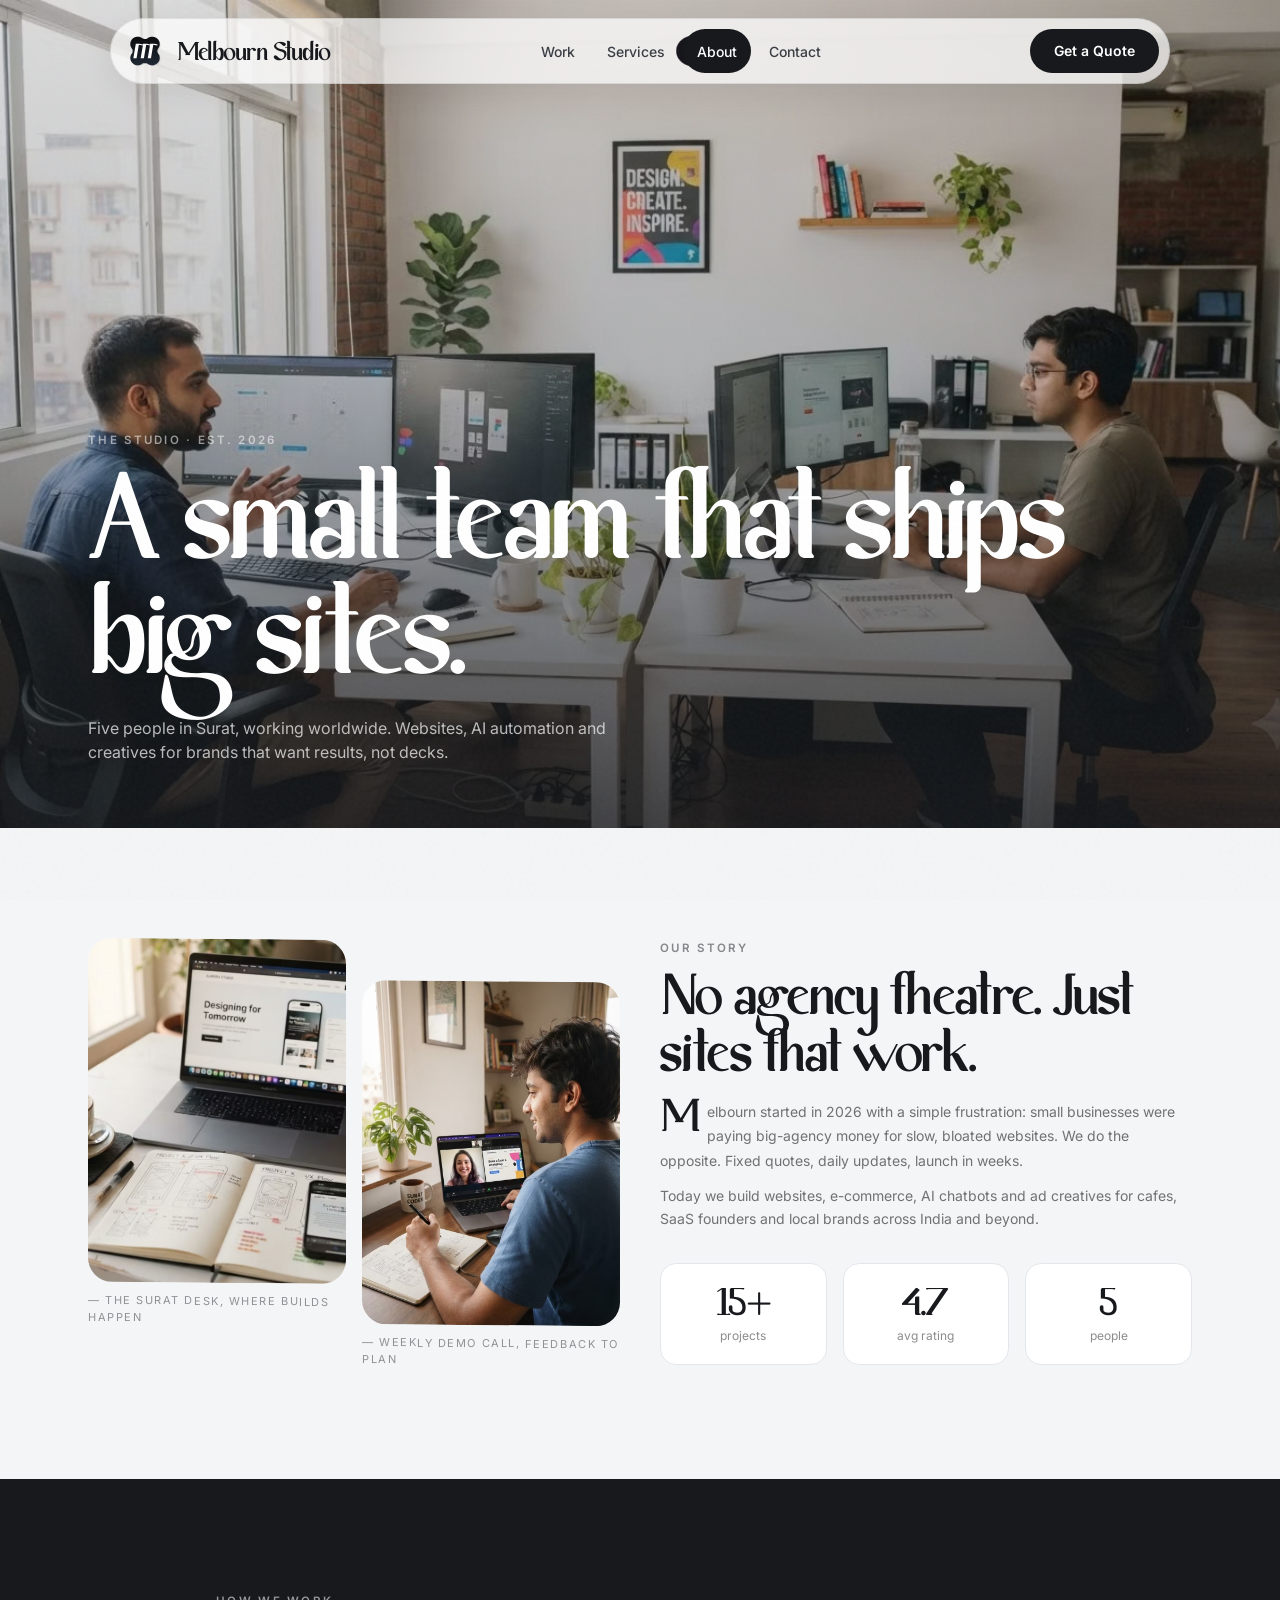
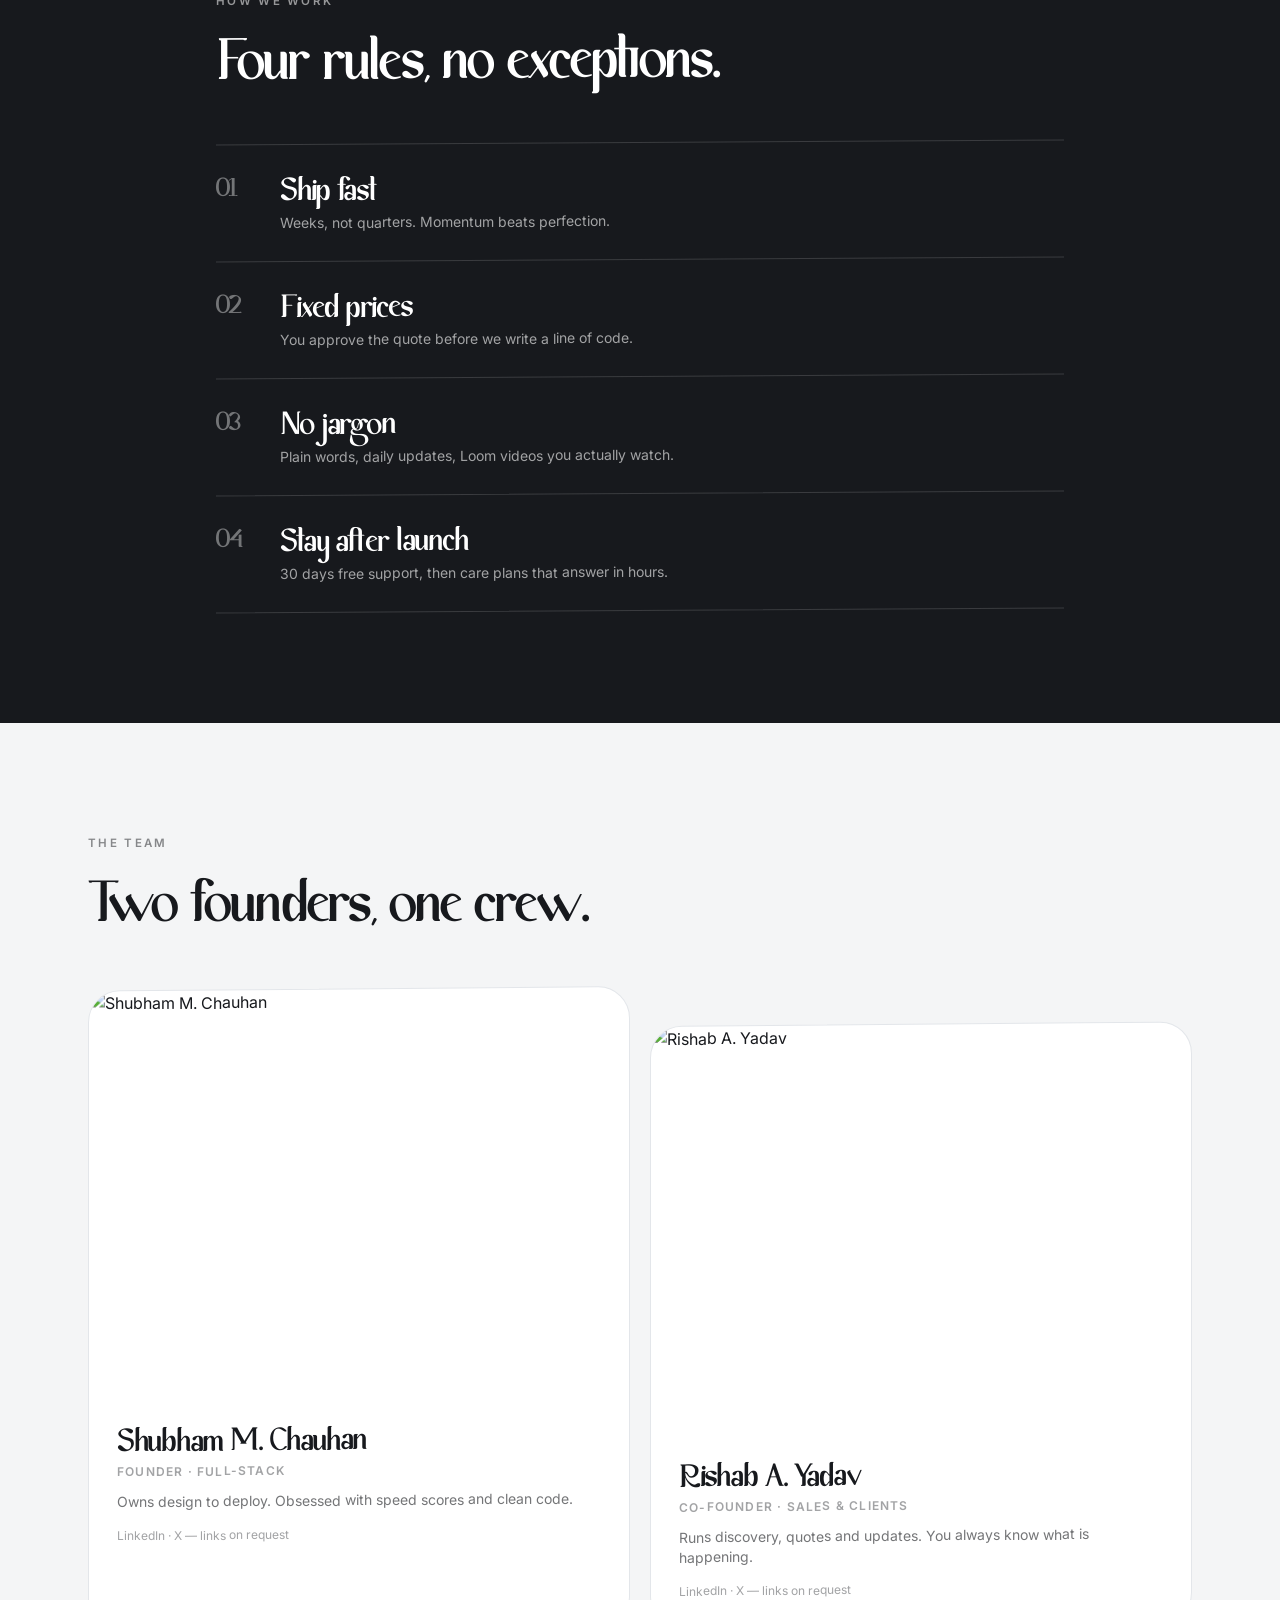
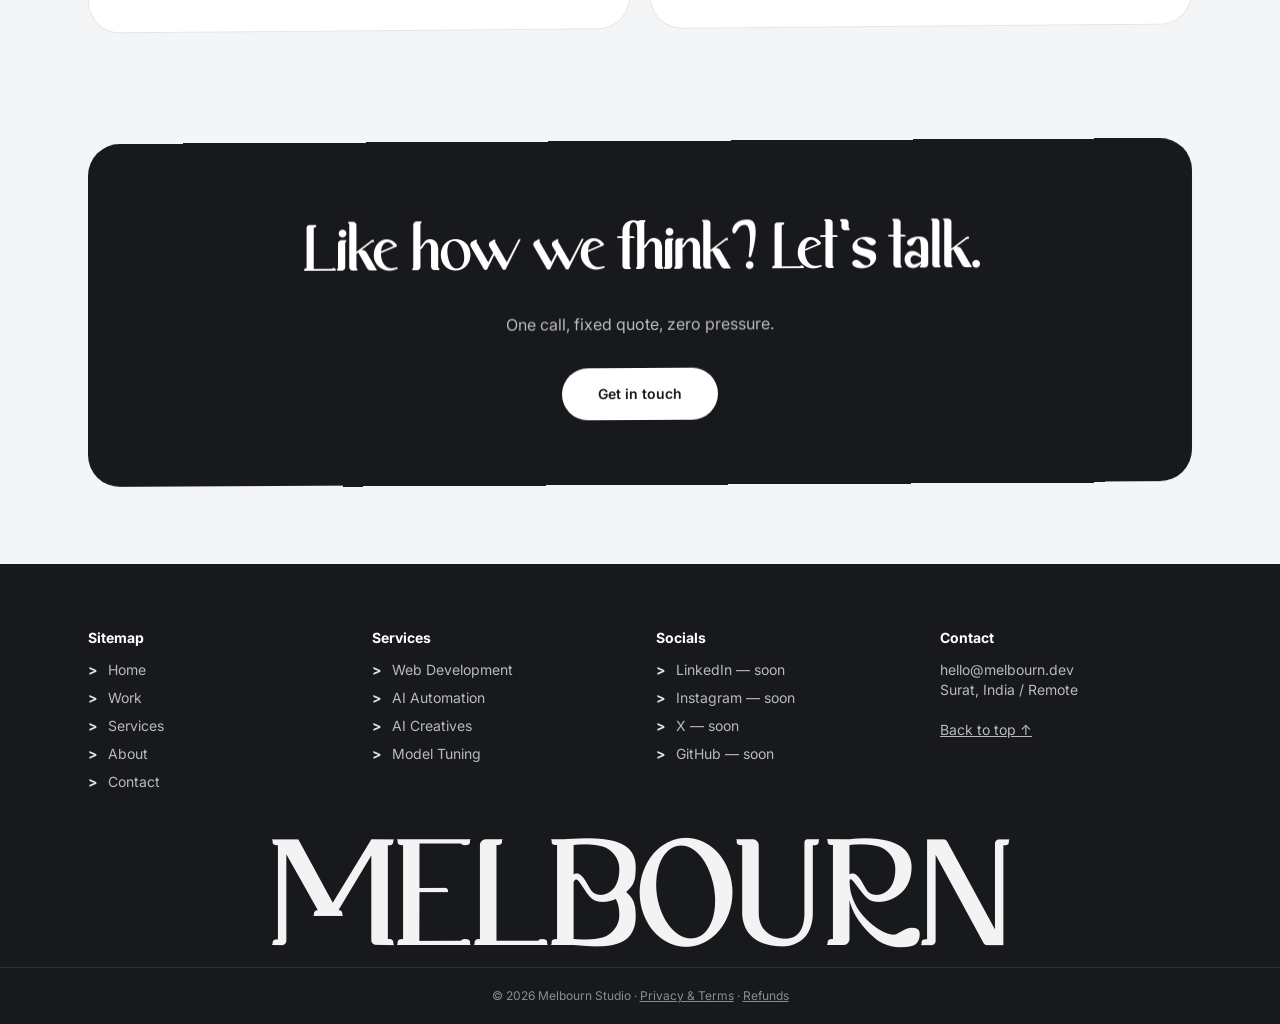
==== commit 4da67541: "Melbourn Studio site 2026-09-07" ====
--- a/about/index.html
+++ b/about/index.html
@@ -1 +1,2 @@
-<!DOCTYPE html><html lang="en"> <head><meta charset="utf-8"><meta name="viewport" content="width=device-width, initial-scale=1"><title>About — Melbourn Studio</title><meta name="description" content="A small Surat studio shipping fast websites, AI automation and creatives for growing brands."><link rel="canonical" href="https://melbourn.dev/about/"><meta name="theme-color" content="#17191D"><meta property="og:type" content="website"><meta property="og:site_name" content="Melbourn Studio"><meta property="og:title" content="About — Melbourn Studio"><meta property="og:description" content="A small Surat studio shipping fast websites, AI automation and creatives for growing brands."><meta property="og:url" content="https://melbourn.dev/about/"><meta property="og:image" content="https://melbourn.dev/favicon.svg"><meta name="twitter:card" content="summary"><meta name="twitter:title" content="About — Melbourn Studio"><meta name="twitter:description" content="A small Surat studio shipping fast websites, AI automation and creatives for growing brands."><meta name="twitter:image" content="https://melbourn.dev/favicon.svg"><script type="application/ld+json">{"@context":"https://schema.org","@type":"ProfessionalService","name":"Melbourn Studio","url":"https://melbourn.dev","email":"hello@melbourn.dev","address":{"@type":"PostalAddress","addressLocality":"Surat","addressCountry":"IN"},"priceRange":"$99 - $799+"}</script><link rel="icon" type="image/svg+xml" href="/favicon.svg"><link rel="preconnect" href="https://fonts.googleapis.com"><link rel="preconnect" href="https://fonts.gstatic.com" crossorigin><link href="https://fonts.googleapis.com/css2?family=Inter:wght@400;500;600;700&display=swap" rel="stylesheet"><meta name="astro-view-transitions-enabled" content="true"><meta name="astro-view-transitions-fallback" content="animate"><link rel="stylesheet" href="/_astro/about.CnZ3Q4fx.css"><script type="module" src="/_astro/hoisted.B7fOiEk9.js"></script></head> <body class="antialiased">  <a href="#main" class="sr-only focus:not-sr-only focus:fixed focus:top-3 focus:left-3 focus:z-[100] focus:bg-char focus:text-white focus:px-5 focus:py-3 focus:rounded-full focus:text-sm">Skip to content</a> <div id="scrollProgress" aria-hidden="true"></div> <div id="navWrap"> <nav id="navPill" aria-label="Main nav"> <a href="/" class="flex items-center gap-3 min-w-0"> <img src="/favicon.svg" alt="Melbourn Studio logo" class="w-10 h-10 rounded-full object-cover shrink-0" width="40" height="40"> <span class="nav-brand-text font-head text-2xl leading-none pt-1 truncate">Melbourn Studio</span> </a> <div class="nav-links hidden md:flex items-center gap-1" id="gooNav"> <div class="goo-layer" aria-hidden="true"><span class="goo-blob"></span><span class="goo-drop"></span></div> <svg width="0" height="0" style="position:absolute" aria-hidden="true"><defs><filter id="goo" x="-20%" y="-60%" width="140%" height="220%"><feGaussianBlur in="SourceGraphic" stdDeviation="9" result="blur"></feGaussianBlur><feColorMatrix in="blur" mode="matrix" values="1 0 0 0 0  0 1 0 0 0  0 0 1 0 0  0 0 0 20 -10" result="goo"></feColorMatrix><feComposite in="SourceGraphic" in2="goo" operator="atop"></feComposite></filter></defs></svg> <a href="/#work">Work</a> <a href="/services">Services</a> <a href="/about" aria-current="page">About</a> <a href="/contact">Contact</a> </div> <div class="nav-tools"> <a href="/contact" class="nav-cta btn-pill hidden md:inline-block bg-char text-white text-sm font-semibold px-6 py-3">Get a Quote</a> <button type="button" id="menuBtn" class="menu-btn md:hidden" aria-expanded="false" aria-controls="mobileMenu" aria-label="Open menu"> <svg class="icon-open" width="20" height="20" viewBox="0 0 24 24" fill="none" stroke="currentColor" stroke-width="2" stroke-linecap="round" aria-hidden="true"><path d="M4 7h16M4 12h16M4 17h16"></path></svg> <svg class="icon-close" width="20" height="20" viewBox="0 0 24 24" fill="none" stroke="currentColor" stroke-width="2" stroke-linecap="round" aria-hidden="true"><path d="M6 6l12 12M18 6L6 18"></path></svg> </button> </div> <span class="nav-burger" aria-hidden="true"><img src="/favicon.svg" alt="" width="36" height="36" class="w-9 h-9 rounded-full object-cover"></span> </nav> <div id="mobileMenu" class="md:hidden"> <div class="mm-inner"> <div class="mm-card bg-white border border-line"> <a href="/#work">Work</a> <a href="/services">Services</a> <a href="/about">About</a> <a href="/contact">Contact</a> <a href="/contact" class="mm-cta btn-pill bg-char text-white">Get a Quote</a> </div> </div> </div> </div> <div id="blind" data-astro-transition-persist="blind-overlay" aria-hidden="true" data-astro-cid-iad6t2pe> <div class="blind-panel" data-astro-cid-iad6t2pe></div> <div class="blind-panel" data-astro-cid-iad6t2pe></div> <div class="blind-panel" data-astro-cid-iad6t2pe></div> <div class="blind-panel" data-astro-cid-iad6t2pe></div> <div class="blind-panel" data-astro-cid-iad6t2pe></div> <p class="blind-word" data-astro-cid-iad6t2pe>Melbourn</p> </div>   <div id="main">  <header class="relative min-h-[92dvh] flex items-end overflow-hidden"> <img src="/about/studio-wide.avif" alt="Melbourn Studio at work" class="absolute inset-0 w-full h-full object-cover" width="1800" height="1200"> <span aria-hidden="true" class="absolute inset-0" style="background:linear-gradient(to top, rgba(23,25,29,.78) 0%, rgba(23,25,29,.25) 55%, rgba(23,25,29,.15) 100%)"></span> <div class="on-dark relative z-10 max-w-6xl mx-auto px-6 pb-16 pt-40 w-full text-white"> <p class="rise eyebrow">The studio · Est. 2026</p> <h1 class="rise font-head mt-4" style="animation-delay:.06s;font-size:clamp(2.8rem,9vw,7.5rem);line-height:1;max-width:16ch">A small team that ships big sites.</h1> <p class="rise mt-5 max-w-xl text-white/70" style="animation-delay:.12s">Five people in Surat, working worldwide. Websites, AI automation and creatives for brands that want results, not decks.</p> </div> </header>  <section id="story" class="max-w-6xl mx-auto px-6 py-20 md:py-28 grid md:grid-cols-2 gap-10 items-start"> <div class="grid grid-cols-2 gap-4"> <figure><img src="/about/desk.avif" alt="Studio desk" loading="lazy" width="640" height="760" class="rounded-3xl w-full aspect-[3/4] object-cover"><figcaption class="cap">The Surat desk, where builds happen</figcaption></figure> <figure class="md:mt-10"><img src="/about/call.avif" alt="Client call" loading="lazy" width="640" height="760" class="rounded-3xl w-full aspect-[3/4] object-cover"><figcaption class="cap">Weekly demo call, feedback to plan</figcaption></figure> </div> <div class="md:sticky md:top-28"> <p class="eyebrow">Our story</p> <h2 class="font-head mt-3" style="font-size:clamp(2rem,4.5vw,3.4rem);line-height:1.05">No agency theatre. Just sites that work.</h2> <p class="dropcap text-sm text-char/60 leading-relaxed mt-4" style="line-height:1.75">Melbourn started in 2026 with a simple frustration: small businesses were paying big-agency money for slow, bloated websites. We do the opposite. Fixed quotes, daily updates, launch in weeks.</p> <p class="text-sm text-char/60 leading-relaxed mt-3">Today we build websites, e-commerce, AI chatbots and ad creatives for cafes, SaaS founders and local brands across India and beyond.</p> <div class="grid grid-cols-3 gap-4 mt-8 text-center"> <div class="bg-white border border-line rounded-2xl py-5"><div class="font-head metric-number text-4xl">15+</div><div class="text-xs text-char/50 mt-1">projects</div></div> <div class="bg-white border border-line rounded-2xl py-5"><div class="font-head metric-number text-4xl">4.7</div><div class="text-xs text-char/50 mt-1">avg rating</div></div> <div class="bg-white border border-line rounded-2xl py-5"><div class="font-head metric-number text-4xl">5</div><div class="text-xs text-char/50 mt-1">people</div></div> </div> </div> </section>  <section class="on-dark bg-char text-white py-20 md:py-28"> <div class="max-w-4xl mx-auto px-6"> <p class="eyebrow">How we work</p> <h2 class="font-head mt-3" style="font-size:clamp(2rem,4.5vw,3.4rem)">Four rules, no exceptions.</h2> <div class="mt-10"> <div class="flex gap-6 py-7 border-t border-white/15"><span class="font-head text-2xl text-white/40 w-10 shrink-0">01</span><div><h3 class="font-head text-3xl">Ship fast</h3><p class="text-sm text-white/60 mt-1">Weeks, not quarters. Momentum beats perfection.</p></div></div> <div class="flex gap-6 py-7 border-t border-white/15"><span class="font-head text-2xl text-white/40 w-10 shrink-0">02</span><div><h3 class="font-head text-3xl">Fixed prices</h3><p class="text-sm text-white/60 mt-1">You approve the quote before we write a line of code.</p></div></div> <div class="flex gap-6 py-7 border-t border-white/15"><span class="font-head text-2xl text-white/40 w-10 shrink-0">03</span><div><h3 class="font-head text-3xl">No jargon</h3><p class="text-sm text-white/60 mt-1">Plain words, daily updates, Loom videos you actually watch.</p></div></div> <div class="flex gap-6 py-7 border-y border-white/15"><span class="font-head text-2xl text-white/40 w-10 shrink-0">04</span><div><h3 class="font-head text-3xl">Stay after launch</h3><p class="text-sm text-white/60 mt-1">30 days free support, then care plans that answer in hours.</p></div></div> </div> </div> </section>  <section class="max-w-6xl mx-auto px-6 py-20 md:py-28"> <p class="eyebrow">The team</p> <h2 class="font-head mt-3" style="font-size:clamp(2rem,4.5vw,3.4rem)">Two founders, one crew.</h2> <div class="grid md:grid-cols-2 gap-5 mt-10"> <article class="lift bg-white border border-line rounded-[32px] overflow-hidden"> <img src="https://i.pravatar.cc/800?img=11" alt="Shubham M. Chauhan" loading="lazy" width="800" height="600" class="w-full aspect-[4/3] object-cover"> <div class="p-7"><h3 class="font-head text-3xl">Shubham M. Chauhan</h3><p class="text-xs font-semibold tracking-widest uppercase text-char/40 mt-1">Founder · Full-stack</p> <p class="text-sm text-char/60 mt-3">Owns design to deploy. Obsessed with speed scores and clean code.</p> <p class="text-xs text-char/40 mt-4">LinkedIn · X — links on request</p></div> </article> <article class="lift bg-white border border-line rounded-[32px] overflow-hidden md:mt-10"> <img src="https://i.pravatar.cc/800?img=13" alt="Rishab A. Yadav" loading="lazy" width="800" height="600" class="w-full aspect-[4/3] object-cover"> <div class="p-7"><h3 class="font-head text-3xl">Rishab A. Yadav</h3><p class="text-xs font-semibold tracking-widest uppercase text-char/40 mt-1">Co-founder · Sales & Clients</p> <p class="text-sm text-char/60 mt-3">Runs discovery, quotes and updates. You always know what is happening.</p> <p class="text-xs text-char/40 mt-4">LinkedIn · X — links on request</p></div> </article> </div> </section>  <section class="max-w-6xl mx-auto px-6 pb-20"> <div class="on-dark bg-char text-white rounded-[32px] p-10 md:p-16 text-center"> <h2 class="font-head" style="font-size:clamp(2rem,5vw,3.8rem)">Like how we think? Let's talk.</h2> <p class="text-white/70 mt-4">One call, fixed quote, zero pressure.</p> <a href="/contact" class="btn-pill inline-block mt-8 bg-white text-char font-semibold px-9 py-4 text-sm min-h-[48px]">Get in touch</a> </div> </section> </div> <footer class="on-dark bg-char text-white pt-16 overflow-hidden"> <div class="max-w-6xl mx-auto px-6 grid md:grid-cols-4 gap-8 text-sm"> <div><p class="font-bold mb-3">Sitemap</p><ul class="space-y-2 text-white/70"><li><a class="flink" href="/">Home</a></li><li><a class="flink" href="/#work">Work</a></li><li><a class="flink" href="/services">Services</a></li><li><a class="flink" href="/about">About</a></li><li><a class="flink" href="/contact">Contact</a></li></ul></div> <div><p class="font-bold mb-3">Services</p><ul class="space-y-2 text-white/70"><li><a class="flink" href="/services">Web Development</a></li><li><a class="flink" href="/services">AI Automation</a></li><li><a class="flink" href="/services">AI Creatives</a></li><li><a class="flink" href="/services">Model Tuning</a></li></ul></div> <div><p class="font-bold mb-3">Socials</p><ul class="space-y-2 text-white/70"><li><span class="flink">LinkedIn — soon</span></li><li><span class="flink">Instagram — soon</span></li><li><span class="flink">X — soon</span></li><li><span class="flink">GitHub — soon</span></li></ul></div> <div><p class="font-bold mb-3">Contact</p><p class="text-white/70">hello@melbourn.dev<br>Surat, India / Remote<br><br><a href="#story" class="underline">Back to top ↑</a></p></div> </div> <div class="text-center mt-12 select-none"><div class="typo-footer font-head text-white/95">MELBOURN</div> <div class="border-t border-white/10 py-5 text-xs text-white/50">© 2026 Melbourn Studio · <a class="underline" href="/legal">Privacy & Terms</a> · <a class="underline" href="/refund">Refunds</a></div></div> </footer>   </body> </html>+<!DOCTYPE html><html lang="en"> <head><meta charset="utf-8"><meta name="viewport" content="width=device-width, initial-scale=1"><title>About — Melbourn Studio</title><meta name="description" content="A small Surat studio shipping fast websites, AI automation and creatives for growing brands."><link rel="canonical" href="https://melbourn.dev/about/"><meta name="theme-color" content="#17191D"><meta property="og:type" content="website"><meta property="og:site_name" content="Melbourn Studio"><meta property="og:title" content="About — Melbourn Studio"><meta property="og:description" content="A small Surat studio shipping fast websites, AI automation and creatives for growing brands."><meta property="og:url" content="https://melbourn.dev/about/"><meta property="og:image" content="https://melbourn.dev/favicon.svg"><meta name="twitter:card" content="summary"><meta name="twitter:title" content="About — Melbourn Studio"><meta name="twitter:description" content="A small Surat studio shipping fast websites, AI automation and creatives for growing brands."><meta name="twitter:image" content="https://melbourn.dev/favicon.svg"><script type="application/ld+json">{"@context":"https://schema.org","@type":"ProfessionalService","name":"Melbourn Studio","url":"https://melbourn.dev","email":"hello@melbourn.dev","address":{"@type":"PostalAddress","addressLocality":"Surat","addressCountry":"IN"},"priceRange":"$99 - $799+"}</script><link rel="icon" type="image/svg+xml" href="/favicon.svg"><link rel="preconnect" href="https://fonts.googleapis.com"><link rel="preconnect" href="https://fonts.gstatic.com" crossorigin><link href="https://fonts.googleapis.com/css2?family=Inter:wght@400;500;600;700&display=swap" rel="stylesheet"><meta name="astro-view-transitions-enabled" content="true"><meta name="astro-view-transitions-fallback" content="animate"><style>#blind[data-astro-cid-iad6t2pe]{position:fixed;inset:0;z-index:90;display:flex;pointer-events:none;visibility:hidden}#blind[data-astro-cid-iad6t2pe].is-cover,#blind[data-astro-cid-iad6t2pe].is-leave{visibility:visible;pointer-events:all}.blind-panel[data-astro-cid-iad6t2pe]{flex:1 1 0;background:#17191d;transform:translateY(101%);transition:transform .55s cubic-bezier(.16,1,.3,1);will-change:transform}.blind-panel[data-astro-cid-iad6t2pe]:nth-child(1){transition-delay:0s}.blind-panel[data-astro-cid-iad6t2pe]:nth-child(2){transition-delay:.08s}.blind-panel[data-astro-cid-iad6t2pe]:nth-child(3){transition-delay:.16s}.blind-panel[data-astro-cid-iad6t2pe]:nth-child(4){transition-delay:.24s}.blind-panel[data-astro-cid-iad6t2pe]:nth-child(5){transition-delay:.32s}#blind[data-astro-cid-iad6t2pe].is-cover .blind-panel[data-astro-cid-iad6t2pe]{transform:translateY(0)}#blind[data-astro-cid-iad6t2pe].is-leave .blind-panel[data-astro-cid-iad6t2pe]{transform:translateY(-101%)}.blind-word[data-astro-cid-iad6t2pe]{position:absolute;inset:0;display:flex;align-items:center;justify-content:center;margin:0;color:#fff;font-family:Kryshna,Inter,sans-serif;font-weight:400;font-size:clamp(2rem,6vw,4rem);letter-spacing:.02em;opacity:0;transition:opacity .3s ease .3s}#blind[data-astro-cid-iad6t2pe].is-cover .blind-word[data-astro-cid-iad6t2pe]{opacity:1}#blind[data-astro-cid-iad6t2pe].is-leave .blind-word[data-astro-cid-iad6t2pe]{opacity:0;transition-delay:0s}@media (prefers-reduced-motion: reduce){.blind-panel[data-astro-cid-iad6t2pe],.blind-word[data-astro-cid-iad6t2pe]{transition:none}}@keyframes astroFadeInOut{0%{opacity:1}to{opacity:0}}@keyframes astroFadeIn{0%{opacity:0;mix-blend-mode:plus-lighter}to{opacity:1;mix-blend-mode:plus-lighter}}@keyframes astroFadeOut{0%{opacity:1;mix-blend-mode:plus-lighter}to{opacity:0;mix-blend-mode:plus-lighter}}@keyframes astroSlideFromRight{0%{transform:translate(100%)}}@keyframes astroSlideFromLeft{0%{transform:translate(-100%)}}@keyframes astroSlideToRight{to{transform:translate(100%)}}@keyframes astroSlideToLeft{to{transform:translate(-100%)}}@media (prefers-reduced-motion){::view-transition-group(*),::view-transition-old(*),::view-transition-new(*){animation:none!important}[data-astro-transition-scope]{animation:none!important}}.astro-route-announcer{position:absolute;left:0;top:0;clip:rect(0 0 0 0);clip-path:inset(50%);overflow:hidden;white-space:nowrap;width:1px;height:1px}*,:before,:after{--tw-border-spacing-x: 0;--tw-border-spacing-y: 0;--tw-translate-x: 0;--tw-translate-y: 0;--tw-rotate: 0;--tw-skew-x: 0;--tw-skew-y: 0;--tw-scale-x: 1;--tw-scale-y: 1;--tw-pan-x: ;--tw-pan-y: ;--tw-pinch-zoom: ;--tw-scroll-snap-strictness: proximity;--tw-gradient-from-position: ;--tw-gradient-via-position: ;--tw-gradient-to-position: ;--tw-ordinal: ;--tw-slashed-zero: ;--tw-numeric-figure: ;--tw-numeric-spacing: ;--tw-numeric-fraction: ;--tw-ring-inset: ;--tw-ring-offset-width: 0px;--tw-ring-offset-color: #fff;--tw-ring-color: rgb(59 130 246 / .5);--tw-ring-offset-shadow: 0 0 #0000;--tw-ring-shadow: 0 0 #0000;--tw-shadow: 0 0 #0000;--tw-shadow-colored: 0 0 #0000;--tw-blur: ;--tw-brightness: ;--tw-contrast: ;--tw-grayscale: ;--tw-hue-rotate: ;--tw-invert: ;--tw-saturate: ;--tw-sepia: ;--tw-drop-shadow: ;--tw-backdrop-blur: ;--tw-backdrop-brightness: ;--tw-backdrop-contrast: ;--tw-backdrop-grayscale: ;--tw-backdrop-hue-rotate: ;--tw-backdrop-invert: ;--tw-backdrop-opacity: ;--tw-backdrop-saturate: ;--tw-backdrop-sepia: ;--tw-contain-size: ;--tw-contain-layout: ;--tw-contain-paint: ;--tw-contain-style: }::backdrop{--tw-border-spacing-x: 0;--tw-border-spacing-y: 0;--tw-translate-x: 0;--tw-translate-y: 0;--tw-rotate: 0;--tw-skew-x: 0;--tw-skew-y: 0;--tw-scale-x: 1;--tw-scale-y: 1;--tw-pan-x: ;--tw-pan-y: ;--tw-pinch-zoom: ;--tw-scroll-snap-strictness: proximity;--tw-gradient-from-position: ;--tw-gradient-via-position: ;--tw-gradient-to-position: ;--tw-ordinal: ;--tw-slashed-zero: ;--tw-numeric-figure: ;--tw-numeric-spacing: ;--tw-numeric-fraction: ;--tw-ring-inset: ;--tw-ring-offset-width: 0px;--tw-ring-offset-color: #fff;--tw-ring-color: rgb(59 130 246 / .5);--tw-ring-offset-shadow: 0 0 #0000;--tw-ring-shadow: 0 0 #0000;--tw-shadow: 0 0 #0000;--tw-shadow-colored: 0 0 #0000;--tw-blur: ;--tw-brightness: ;--tw-contrast: ;--tw-grayscale: ;--tw-hue-rotate: ;--tw-invert: ;--tw-saturate: ;--tw-sepia: ;--tw-drop-shadow: ;--tw-backdrop-blur: ;--tw-backdrop-brightness: ;--tw-backdrop-contrast: ;--tw-backdrop-grayscale: ;--tw-backdrop-hue-rotate: ;--tw-backdrop-invert: ;--tw-backdrop-opacity: ;--tw-backdrop-saturate: ;--tw-backdrop-sepia: ;--tw-contain-size: ;--tw-contain-layout: ;--tw-contain-paint: ;--tw-contain-style: }*,:before,:after{box-sizing:border-box;border-width:0;border-style:solid;border-color:#e5e7eb}:before,:after{--tw-content: ""}html,:host{line-height:1.5;-webkit-text-size-adjust:100%;-moz-tab-size:4;-o-tab-size:4;tab-size:4;font-family:ui-sans-serif,system-ui,sans-serif,"Apple Color Emoji","Segoe UI Emoji",Segoe UI Symbol,"Noto Color Emoji";font-feature-settings:normal;font-variation-settings:normal;-webkit-tap-highlight-color:transparent}body{margin:0;line-height:inherit}hr{height:0;color:inherit;border-top-width:1px}abbr:where([title]){-webkit-text-decoration:underline dotted;text-decoration:underline dotted}h1,h2,h3,h4,h5,h6{font-size:inherit;font-weight:inherit}a{color:inherit;text-decoration:inherit}b,strong{font-weight:bolder}code,kbd,samp,pre{font-family:ui-monospace,SFMono-Regular,Menlo,Monaco,Consolas,Liberation Mono,Courier New,monospace;font-feature-settings:normal;font-variation-settings:normal;font-size:1em}small{font-size:80%}sub,sup{font-size:75%;line-height:0;position:relative;vertical-align:baseline}sub{bottom:-.25em}sup{top:-.5em}table{text-indent:0;border-color:inherit;border-collapse:collapse}button,input,optgroup,select,textarea{font-family:inherit;font-feature-settings:inherit;font-variation-settings:inherit;font-size:100%;font-weight:inherit;line-height:inherit;letter-spacing:inherit;color:inherit;margin:0;padding:0}button,select{text-transform:none}button,input:where([type=button]),input:where([type=reset]),input:where([type=submit]){-webkit-appearance:button;background-color:transparent;background-image:none}:-moz-focusring{outline:auto}:-moz-ui-invalid{box-shadow:none}progress{vertical-align:baseline}::-webkit-inner-spin-button,::-webkit-outer-spin-button{height:auto}[type=search]{-webkit-appearance:textfield;outline-offset:-2px}::-webkit-search-decoration{-webkit-appearance:none}::-webkit-file-upload-button{-webkit-appearance:button;font:inherit}summary{display:list-item}blockquote,dl,dd,h1,h2,h3,h4,h5,h6,hr,figure,p,pre{margin:0}fieldset{margin:0;padding:0}legend{padding:0}ol,ul,menu{list-style:none;margin:0;padding:0}dialog{padding:0}textarea{resize:vertical}input::-moz-placeholder,textarea::-moz-placeholder{opacity:1;color:#9ca3af}input::placeholder,textarea::placeholder{opacity:1;color:#9ca3af}button,[role=button]{cursor:pointer}:disabled{cursor:default}img,svg,video,canvas,audio,iframe,embed,object{display:block;vertical-align:middle}img,video{max-width:100%;height:auto}[hidden]:where(:not([hidden=until-found])){display:none}.sr-only{position:absolute;width:1px;height:1px;padding:0;margin:-1px;overflow:hidden;clip:rect(0,0,0,0);white-space:nowrap;border-width:0}.visible{visibility:visible}.fixed{position:fixed}.absolute{position:absolute}.relative{position:relative}.sticky{position:sticky}.inset-0{inset:0}.inset-x-4{left:1rem;right:1rem}.bottom-2{bottom:.5rem}.bottom-3{bottom:.75rem}.bottom-4{bottom:1rem}.left-\[10px\]{left:10px}.left-\[27px\]{left:27px}.top-2{top:.5rem}.top-28{top:7rem}.top-3{top:.75rem}.z-10{z-index:10}.order-1{order:1}.order-2{order:2}.mx-auto{margin-left:auto;margin-right:auto}.my-12{margin-top:3rem;margin-bottom:3rem}.-mt-4{margin-top:-1rem}.mb-3{margin-bottom:.75rem}.mt-1{margin-top:.25rem}.mt-10{margin-top:2.5rem}.mt-12{margin-top:3rem}.mt-2{margin-top:.5rem}.mt-3{margin-top:.75rem}.mt-4{margin-top:1rem}.mt-5{margin-top:1.25rem}.mt-6{margin-top:1.5rem}.mt-7{margin-top:1.75rem}.mt-8{margin-top:2rem}.mt-9{margin-top:2.25rem}.block{display:block}.inline-block{display:inline-block}.flex{display:flex}.grid{display:grid}.hidden{display:none}.aspect-\[3\/4\]{aspect-ratio:3/4}.aspect-\[4\/3\]{aspect-ratio:4/3}.aspect-\[5\/6\]{aspect-ratio:5/6}.h-10{height:2.5rem}.h-11{height:2.75rem}.h-12{height:3rem}.h-14{height:3.5rem}.h-9{height:2.25rem}.h-full{height:100%}.min-h-\[100dvh\]{min-height:100dvh}.min-h-\[44px\]{min-height:44px}.min-h-\[48px\]{min-height:48px}.min-h-\[52px\]{min-height:52px}.min-h-\[92dvh\]{min-height:92dvh}.w-10{width:2.5rem}.w-11{width:2.75rem}.w-12{width:3rem}.w-14{width:3.5rem}.w-8{width:2rem}.w-9{width:2.25rem}.w-full{width:100%}.w-px{width:1px}.min-w-0{min-width:0px}.max-w-3xl{max-width:48rem}.max-w-4xl{max-width:56rem}.max-w-5xl{max-width:64rem}.max-w-6xl{max-width:72rem}.max-w-md{max-width:28rem}.max-w-sm{max-width:24rem}.max-w-xl{max-width:36rem}.flex-1{flex:1 1 0%}.shrink-0{flex-shrink:0}.grow{flex-grow:1}.transform{transform:translate(var(--tw-translate-x),var(--tw-translate-y)) rotate(var(--tw-rotate)) skew(var(--tw-skew-x)) skewY(var(--tw-skew-y)) scaleX(var(--tw-scale-x)) scaleY(var(--tw-scale-y))}.select-none{-webkit-user-select:none;-moz-user-select:none;user-select:none}.resize{resize:both}.grid-cols-2{grid-template-columns:repeat(2,minmax(0,1fr))}.grid-cols-3{grid-template-columns:repeat(3,minmax(0,1fr))}.flex-col{flex-direction:column}.flex-wrap{flex-wrap:wrap}.items-start{align-items:flex-start}.items-end{align-items:flex-end}.items-center{align-items:center}.items-baseline{align-items:baseline}.justify-center{justify-content:center}.justify-between{justify-content:space-between}.gap-1{gap:.25rem}.gap-10{gap:2.5rem}.gap-12{gap:3rem}.gap-2{gap:.5rem}.gap-3{gap:.75rem}.gap-4{gap:1rem}.gap-5{gap:1.25rem}.gap-6{gap:1.5rem}.gap-8{gap:2rem}.space-y-10>:not([hidden])~:not([hidden]){--tw-space-y-reverse: 0;margin-top:calc(2.5rem * calc(1 - var(--tw-space-y-reverse)));margin-bottom:calc(2.5rem * var(--tw-space-y-reverse))}.space-y-2>:not([hidden])~:not([hidden]){--tw-space-y-reverse: 0;margin-top:calc(.5rem * calc(1 - var(--tw-space-y-reverse)));margin-bottom:calc(.5rem * var(--tw-space-y-reverse))}.space-y-2\.5>:not([hidden])~:not([hidden]){--tw-space-y-reverse: 0;margin-top:calc(.625rem * calc(1 - var(--tw-space-y-reverse)));margin-bottom:calc(.625rem * var(--tw-space-y-reverse))}.space-y-3>:not([hidden])~:not([hidden]){--tw-space-y-reverse: 0;margin-top:calc(.75rem * calc(1 - var(--tw-space-y-reverse)));margin-bottom:calc(.75rem * var(--tw-space-y-reverse))}.space-y-4>:not([hidden])~:not([hidden]){--tw-space-y-reverse: 0;margin-top:calc(1rem * calc(1 - var(--tw-space-y-reverse)));margin-bottom:calc(1rem * var(--tw-space-y-reverse))}.space-y-6>:not([hidden])~:not([hidden]){--tw-space-y-reverse: 0;margin-top:calc(1.5rem * calc(1 - var(--tw-space-y-reverse)));margin-bottom:calc(1.5rem * var(--tw-space-y-reverse))}.space-y-8>:not([hidden])~:not([hidden]){--tw-space-y-reverse: 0;margin-top:calc(2rem * calc(1 - var(--tw-space-y-reverse)));margin-bottom:calc(2rem * var(--tw-space-y-reverse))}.divide-line>:not([hidden])~:not([hidden]){--tw-divide-opacity: 1;border-color:rgb(227 230 234 / var(--tw-divide-opacity, 1))}.self-start{align-self:flex-start}.overflow-hidden{overflow:hidden}.overflow-x-hidden{overflow-x:hidden}.truncate{overflow:hidden;text-overflow:ellipsis;white-space:nowrap}.whitespace-nowrap{white-space:nowrap}.rounded-2xl{border-radius:1rem}.rounded-3xl{border-radius:1.5rem}.rounded-\[24px\]{border-radius:24px}.rounded-\[32px\]{border-radius:32px}.rounded-full{border-radius:9999px}.border{border-width:1px}.border-2{border-width:2px}.border-y{border-top-width:1px;border-bottom-width:1px}.border-t{border-top-width:1px}.border-char{--tw-border-opacity: 1;border-color:rgb(23 25 29 / var(--tw-border-opacity, 1))}.border-char\/10{border-color:#17191d1a}.border-line{--tw-border-opacity: 1;border-color:rgb(227 230 234 / var(--tw-border-opacity, 1))}.border-white\/10{border-color:#ffffff1a}.border-white\/15{border-color:#ffffff26}.border-white\/25{border-color:#ffffff40}.bg-char{--tw-bg-opacity: 1;background-color:rgb(23 25 29 / var(--tw-bg-opacity, 1))}.bg-char\/15{background-color:#17191d26}.bg-haze{--tw-bg-opacity: 1;background-color:rgb(215 230 247 / var(--tw-bg-opacity, 1))}.bg-haze\/50{background-color:#d7e6f780}.bg-white{--tw-bg-opacity: 1;background-color:rgb(255 255 255 / var(--tw-bg-opacity, 1))}.bg-white\/95{background-color:#fffffff2}.object-cover{-o-object-fit:cover;object-fit:cover}.p-10{padding:2.5rem}.p-4{padding:1rem}.p-5{padding:1.25rem}.p-6{padding:1.5rem}.p-7{padding:1.75rem}.p-8{padding:2rem}.px-4{padding-left:1rem;padding-right:1rem}.px-5{padding-left:1.25rem;padding-right:1.25rem}.px-6{padding-left:1.5rem;padding-right:1.5rem}.px-7{padding-left:1.75rem;padding-right:1.75rem}.px-8{padding-left:2rem;padding-right:2rem}.px-9{padding-left:2.25rem;padding-right:2.25rem}.py-1\.5{padding-top:.375rem;padding-bottom:.375rem}.py-16{padding-top:4rem;padding-bottom:4rem}.py-2{padding-top:.5rem;padding-bottom:.5rem}.py-20{padding-top:5rem;padding-bottom:5rem}.py-3{padding-top:.75rem;padding-bottom:.75rem}.py-3\.5{padding-top:.875rem;padding-bottom:.875rem}.py-4{padding-top:1rem;padding-bottom:1rem}.py-5{padding-top:1.25rem;padding-bottom:1.25rem}.py-7{padding-top:1.75rem;padding-bottom:1.75rem}.py-8{padding-top:2rem;padding-bottom:2rem}.pb-10{padding-bottom:2.5rem}.pb-12{padding-bottom:3rem}.pb-16{padding-bottom:4rem}.pb-20{padding-bottom:5rem}.pb-24{padding-bottom:6rem}.pb-8{padding-bottom:2rem}.pl-1{padding-left:.25rem}.pt-1{padding-top:.25rem}.pt-16{padding-top:4rem}.pt-28{padding-top:7rem}.pt-32{padding-top:8rem}.pt-40{padding-top:10rem}.text-left{text-align:left}.text-center{text-align:center}.font-head{font-family:Kryshna,Inter,sans-serif}.text-2xl{font-size:1.5rem;line-height:2rem}.text-3xl{font-size:1.875rem;line-height:2.25rem}.text-4xl{font-size:2.25rem;line-height:2.5rem}.text-5xl{font-size:3rem;line-height:1}.text-sm{font-size:.875rem;line-height:1.25rem}.text-xl{font-size:1.25rem;line-height:1.75rem}.text-xs{font-size:.75rem;line-height:1rem}.font-bold{font-weight:700}.font-medium{font-weight:500}.font-semibold{font-weight:600}.uppercase{text-transform:uppercase}.italic{font-style:italic}.leading-none{line-height:1}.leading-relaxed{line-height:1.625}.tracking-\[\.25em\]{letter-spacing:.25em}.tracking-\[\.2em\]{letter-spacing:.2em}.tracking-wide{letter-spacing:.025em}.tracking-widest{letter-spacing:.1em}.text-char{--tw-text-opacity: 1;color:rgb(23 25 29 / var(--tw-text-opacity, 1))}.text-char\/40{color:#17191d66}.text-char\/50{color:#17191d80}.text-char\/60{color:#17191d99}.text-char\/70{color:#17191db3}.text-white{--tw-text-opacity: 1;color:rgb(255 255 255 / var(--tw-text-opacity, 1))}.text-white\/40{color:#fff6}.text-white\/50{color:#ffffff80}.text-white\/60{color:#fff9}.text-white\/70{color:#ffffffb3}.text-white\/95{color:#fffffff2}.underline{text-decoration-line:underline}.antialiased{-webkit-font-smoothing:antialiased;-moz-osx-font-smoothing:grayscale}.shadow-\[0_20px_60px_rgba\(23\,25\,29\,\.07\)\]{--tw-shadow: 0 20px 60px rgba(23,25,29,.07);--tw-shadow-colored: 0 20px 60px var(--tw-shadow-color);box-shadow:var(--tw-ring-offset-shadow, 0 0 #0000),var(--tw-ring-shadow, 0 0 #0000),var(--tw-shadow)}.shadow-\[0_20px_60px_rgba\(23\,25\,29\,\.12\)\]{--tw-shadow: 0 20px 60px rgba(23,25,29,.12);--tw-shadow-colored: 0 20px 60px var(--tw-shadow-color);box-shadow:var(--tw-ring-offset-shadow, 0 0 #0000),var(--tw-ring-shadow, 0 0 #0000),var(--tw-shadow)}.outline-none{outline:2px solid transparent;outline-offset:2px}.blur{--tw-blur: blur(8px);filter:var(--tw-blur) var(--tw-brightness) var(--tw-contrast) var(--tw-grayscale) var(--tw-hue-rotate) var(--tw-invert) var(--tw-saturate) var(--tw-sepia) var(--tw-drop-shadow)}.filter{filter:var(--tw-blur) var(--tw-brightness) var(--tw-contrast) var(--tw-grayscale) var(--tw-hue-rotate) var(--tw-invert) var(--tw-saturate) var(--tw-sepia) var(--tw-drop-shadow)}.transition{transition-property:color,background-color,border-color,text-decoration-color,fill,stroke,opacity,box-shadow,transform,filter,backdrop-filter;transition-timing-function:cubic-bezier(.4,0,.2,1);transition-duration:.15s}:root{--spring-snappy: linear(0, .009, .035 2.1%, .141 4.4%, .723 12.9%, .938 16.7%, 1.017 19.4%, 1.067 22.5%, 1.089 26%, 1.079 30.3%, 1.049 36%, 1.024 42.6%, 1.011 50.3%, 1.004 59.2%, 1.001 69.3%, 1);--spring-smooth: linear(0, .004, .016 2.3%, .063 4.7%, .141 7.2%, .25 9.9%, .601 16.5%, .815 21%, .929 25.2%, .987 29%, 1.025 33.5%, 1.042 38%, 1.04 43.5%, 1.027 50%, 1.013 57.5%, 1.005 67%, 1.001 79%, 1);--m3-emphasized: cubic-bezier(.05, .7, .1, 1);--ease-out: cubic-bezier(.16, 1, .3, 1);--ease-in-out: cubic-bezier(.65, 0, .35, 1);--ease-snap: cubic-bezier(.22, 1, .36, 1)}@font-face{font-family:Kryshna;src:url(/kryshna.ttf) format("truetype");font-display:swap}html{scroll-behavior:smooth}body{font-family:Inter,sans-serif;background:#f4f5f6;color:#17191d;overflow-x:clip}.font-head{font-family:Kryshna,Inter,sans-serif;font-weight:400}:focus-visible{outline:3px solid #17191D;outline-offset:3px;border-radius:6px}.on-dark :focus-visible{outline-color:#d7e6f7}section[id],article[id]{scroll-margin-top:110px}a,button,summary{touch-action:manipulation;cursor:pointer}.btn-pill{border-radius:999px;transition:transform .5s var(--ease-snap),box-shadow .5s var(--ease-snap),filter .3s var(--ease-snap);will-change:transform}.btn-pill:hover{transform:translateY(-2px);box-shadow:0 12px 24px #17191d2e}.btn-pill:active{transform:scale(.96);box-shadow:inset 0 2px 8px #00000026;transition-duration:.1s}#navWrap{position:fixed;top:18px;left:0;right:0;z-index:50;display:flex;flex-direction:column;align-items:center;padding:0 16px}#navPill{width:min(1060px,100%);background:#ffffffb8;border:1px solid rgba(23,25,29,.1);border-radius:999px;display:flex;align-items:center;justify-content:space-between;gap:8px;padding:10px 10px 10px 14px;transition:width .5s var(--m3-emphasized),height .5s var(--m3-emphasized),border-radius .5s var(--m3-emphasized),padding .5s var(--m3-emphasized),box-shadow .4s var(--ease-out);box-shadow:0 8px 30px #17191d14}#navWrap.mini #navPill{width:60px;height:60px;padding:0;justify-content:center;border-radius:50%;cursor:pointer;overflow:hidden}#navWrap.mini .nav-links,#navWrap.mini .nav-cta,#navWrap.mini #navPill>a,#navWrap.mini .nav-tools{display:none}#navWrap.mini .nav-burger{display:flex!important}.nav-burger{display:none;align-items:center;justify-content:center;width:100%;height:100%}.nav-tools{display:flex;align-items:center;gap:6px;flex-shrink:0}.menu-btn{width:44px;height:44px;border-radius:50%;display:inline-flex;align-items:center;justify-content:center;border:1px solid rgba(23,25,29,.12);color:#17191d;background:transparent;transition:background .25s var(--ease-snap),transform .25s var(--ease-snap)}.menu-btn:hover{background:#17191d0f}.menu-btn:active{transform:scale(.94)}.menu-btn .icon-close{display:none}.menu-btn[aria-expanded=true] .icon-close{display:block}.menu-btn[aria-expanded=true] .icon-open{display:none}@media (max-width: 400px){.nav-brand-text{display:none}}#mobileMenu{display:grid;grid-template-rows:0fr;transition:grid-template-rows .4s var(--ease-out);width:min(1060px,100%)}#mobileMenu.open{grid-template-rows:1fr}#mobileMenu .mm-inner{overflow:hidden}.mm-card{border-radius:24px;padding:10px;margin-top:8px;box-shadow:0 20px 50px #17191d24}.mm-card a{display:flex;align-items:center;min-height:52px;padding:0 18px;border-radius:16px;font-weight:600;font-size:15px}.mm-card a:hover{background:#17191d0f}.mm-card a.mm-cta{justify-content:center;margin-top:6px}.nav-links a{padding:8px 14px;border-radius:999px;font-size:14px;font-weight:500;color:#3a3e45;min-height:44px;display:inline-flex;align-items:center}.nav-links a:hover,.nav-links a[aria-current=page]{background:#17191d;color:#fff}.nav-links{position:relative}.nav-links a{position:relative;z-index:1}.goo-layer{position:absolute;inset:-6px -10px;z-index:0;filter:url(#goo);pointer-events:none}.goo-blob,.goo-drop{position:absolute;top:50%;left:0;background:#17191d;border-radius:999px;opacity:0}.goo-blob{height:34px;margin-top:-17px;width:60px;will-change:transform,width;transition:transform .45s cubic-bezier(.34,1.4,.64,1),width .45s cubic-bezier(.34,1.4,.64,1),opacity .25s var(--ease-out)}.goo-drop{height:16px;width:16px;margin-top:-8px}.goo-layer.live .goo-blob{opacity:1}.goo-blob.squish{transform-origin:center;scale:1.18 .82}.goo-on .nav-links a:hover{background:transparent}.goo-on .nav-links a.lit{color:#fff}.hero-h{font-size:clamp(3rem,9vw,8.5rem);line-height:1;letter-spacing:-.01em;text-wrap:balance;max-width:18ch;margin-inline:auto}.sec-h{font-size:clamp(2.2rem,5vw,4rem);line-height:1.05}.eyebrow{font-size:.72rem;letter-spacing:.2em;text-transform:uppercase;color:#17191d80;font-weight:600}.on-dark .eyebrow{color:#ffffff8c}.hero-eyebrow{font-size:.72rem;letter-spacing:.2em;text-transform:uppercase;color:#17191d80;font-weight:600}.hero-sub{font-size:clamp(1rem,1.25vw,1.2rem);line-height:1.6;max-width:45ch}.hero-cta{transition:transform .5s var(--ease-out),box-shadow .5s var(--ease-out)}.hero-cta:hover{transform:translateY(-2px);box-shadow:0 8px 30px #17191d29}.hero-cta:active{transform:translateY(0) scale(.98)}.metric-number{font-variant-numeric:tabular-nums}.err-404{font-size:clamp(6rem,24vw,20rem);line-height:.9}.svc-row{border-top:1px solid rgba(255,255,255,.14)}.svc-row:last-child{border-bottom:1px solid rgba(255,255,255,.14)}.svc-body{display:grid;grid-template-rows:0fr;transition:grid-template-rows .45s var(--ease-out)}.svc-row.open .svc-body{grid-template-rows:1fr}.svc-inner{overflow:hidden}.svc-plus{transition:transform .35s var(--ease-out),background .3s var(--ease-snap),color .3s var(--ease-snap)}.svc-row.open .svc-plus{transform:rotate(45deg);background:#d7e6f7;border-color:#d7e6f7;color:#17191d}.tag{border:1px solid rgba(23,25,29,.2);border-radius:999px;padding:6px 14px;font-size:12px;color:#17191db3;white-space:nowrap}.on-dark .tag{border-color:#ffffff40;color:#fffc}.tick{width:22px;height:22px;border-radius:999px;background:#d7e6f7;color:#17191d;display:inline-flex;align-items:center;justify-content:center;font-size:13px;font-weight:700;flex-shrink:0}.svc-img{transition:transform .6s var(--ease-out)}.svc-row:hover .svc-img{transform:scale(1.03)}.work-card img{transition:transform .6s var(--ease-out)}.work-card:hover img{transform:scale(1.05)}.arrow-btn{transition:background .3s var(--ease-snap),transform .3s var(--ease-snap)}.work-card:hover .arrow-btn{background:#17191d;color:#fff;transform:rotate(-45deg)}.masonry{-moz-columns:1;columns:1;-moz-column-gap:20px;column-gap:20px}@media (min-width: 768px){.masonry{-moz-columns:3;columns:3}}.masonry>div{-moz-column-break-inside:avoid;break-inside:avoid;margin-bottom:20px;transition:transform .35s var(--ease-out),box-shadow .35s var(--ease-out)}.masonry>div:hover{transform:translateY(-5px);box-shadow:0 22px 44px #17191d1f}details summary::-webkit-details-marker{display:none}details[open] .faq-plus{transform:rotate(45deg)}.faq-plus{transition:transform .25s var(--ease-snap)}details[open]>summary~*{animation:faqIn .35s var(--ease-out)}@keyframes faqIn{0%{opacity:0;transform:translateY(-6px)}}.typo-footer{font-size:clamp(48px,11vw,170px);line-height:.9}.flink:before{content:">";margin-right:10px;color:#d7e6f7;font-weight:700}.toc-link{display:flex;gap:12px;align-items:flex-start;padding:7px 0;font-size:13px;color:#17191d8c;font-weight:500;min-height:32px}.toc-link .dot{width:11px;height:11px;border-radius:999px;border:2px solid rgba(23,25,29,.25);background:#f4f5f6;margin-top:4px;flex-shrink:0;transition:background .25s var(--ease-snap),border-color .25s var(--ease-snap),transform .25s var(--ease-snap)}.toc-link:hover{color:#17191d}.toc-link.active{color:#17191d;font-weight:700}.toc-link.active .dot{background:#17191d;border-color:#17191d}.toc-group{font-size:11px;font-weight:700;letter-spacing:.18em;text-transform:uppercase;color:#17191d66;margin:14px 0 4px}.legal-h3{font-size:1.05rem;font-weight:700;margin-top:1.6rem}.legal-p{font-size:.9rem;color:#17191da6;line-height:1.7;margin-top:.5rem}.step-num{width:56px;height:56px;border-radius:999px;background:#17191d;color:#fff;font-family:Kryshna,Inter,sans-serif;font-size:1.5rem;display:flex;align-items:center;justify-content:center;flex-shrink:0;position:relative;z-index:10}.step-num.alt{background:#fff;color:#17191d;border:2px solid #17191D}.refund-p{font-size:.9rem;color:#17191da6;line-height:1.7;margin-top:.5rem}.field{width:100%;border:1px solid #E3E6EA;border-radius:16px;padding:14px 18px;font-size:16px;background:#f4f5f6;min-height:52px}.field:focus{border-color:#17191d;outline:none;box-shadow:0 0 0 3px #d7e6f7}label.flabel{display:block;font-size:13px;font-weight:600;margin-bottom:6px}input[type=email]{min-height:48px;font-size:16px}@keyframes marquee-scroll{0%{transform:translate(0)}to{transform:translate(-50%)}}.marquee-track{animation:marquee-scroll 30s linear infinite;width:-moz-max-content;width:max-content}.marquee-track:hover{animation-play-state:paused}@media (prefers-reduced-motion: reduce){.marquee-track{animation:none}}.hero-video{position:absolute;inset:0;width:100%;height:100%;-o-object-fit:cover;object-fit:cover;opacity:.55;pointer-events:none}.rise{opacity:0;transform:translateY(30px);animation:rise .6s var(--ease-out) forwards;will-change:opacity,transform}@keyframes rise{to{opacity:1;transform:none}}.rv{opacity:0;transform:translateY(28px) skewY(var(--vskew, 0deg));transition:opacity .7s var(--ease-out),transform .7s var(--ease-out);transition-delay:var(--d,0s);will-change:opacity,transform}.rv.in{opacity:1;transform:skewY(var(--vskew, 0deg));will-change:auto}.flink,.u-link{position:relative;text-decoration:none;transition:color .3s var(--ease-snap)}.flink:after,.u-link:after{content:"";position:absolute;left:0;bottom:-2px;width:100%;height:1.5px;background:currentColor;transform:scaleX(0);transform-origin:right;transition:transform .4s var(--ease-snap)}.flink:hover:after,.u-link:hover:after{transform:scaleX(1);transform-origin:left}#scrollProgress{position:fixed;top:0;left:0;width:100%;height:3px;z-index:60;background:#17191d;transform-origin:left;transform:scaleX(0);pointer-events:none}@media (prefers-reduced-motion: reduce){.rise{animation:enter-fade .3s var(--ease-out) both;animation-delay:0ms}.rv{opacity:1;transform:none;filter:none;transition:none}.hero-video{display:none}.lift,.lift:hover,.masonry>div,.masonry>div:hover{transform:none}#scrollProgress{display:none}html{scroll-behavior:auto}}@keyframes enter-fade{0%{opacity:0}to{opacity:1}}.dropcap:first-letter{font-family:Kryshna,Inter,sans-serif;font-size:3.1em;float:left;line-height:.85;padding-right:.14em;color:#17191d}figcaption.cap{font-size:11px;letter-spacing:.14em;text-transform:uppercase;color:#17191d73;margin-top:10px}figcaption.cap:before{content:"— "}.pull{border-left:4px solid #17191D}.pull>p:nth-child(2){font-size:1.02rem;line-height:1.65;color:#17191d;font-weight:500}::-moz-selection{background:#d7e6f7;color:#17191d}::selection{background:#d7e6f7;color:#17191d}::-webkit-scrollbar{width:10px}::-webkit-scrollbar-track{background:#f4f5f6}::-webkit-scrollbar-thumb{background:#17191d;border-radius:999px;border:2px solid #F4F5F6}.lift{transition:transform .35s var(--ease-out),box-shadow .35s var(--ease-out)}.lift:hover{transform:translateY(-5px);box-shadow:0 22px 44px #17191d1f}#toTop{position:fixed;right:20px;bottom:20px;z-index:45;width:52px;height:52px;border-radius:50%;background:#17191d;color:#fff;display:flex;align-items:center;justify-content:center;opacity:0;transform:translateY(16px) scale(.9);pointer-events:none;transition:opacity .4s var(--ease-out),transform .4s var(--ease-out);box-shadow:0 12px 28px #17191d40}#toTop.show{opacity:1;transform:none;pointer-events:auto}#toTop:hover{transform:translateY(-3px)}.goo-js .goo-blob{transition:opacity .25s var(--ease-out),scale .25s var(--ease-out)}body:after{content:"";position:fixed;inset:0;z-index:40;pointer-events:none;background-image:url("data:image/svg+xml,%3Csvg viewBox='0 0 256 256' xmlns='http://www.w3.org/2000/svg'%3E%3Cfilter id='n'%3E%3CfeTurbulence type='fractalNoise' baseFrequency='0.9' numOctaves='4' stitchTiles='stitch'/%3E%3C/filter%3E%3Crect width='100%25' height='100%25' filter='url(%23n)' opacity='0.035'/%3E%3C/svg%3E")}.focus\:not-sr-only:focus{position:static;width:auto;height:auto;padding:0;margin:0;overflow:visible;clip:auto;white-space:normal}.focus\:fixed:focus{position:fixed}.focus\:left-3:focus{left:.75rem}.focus\:top-3:focus{top:.75rem}.focus\:z-\[100\]:focus{z-index:100}.focus\:rounded-full:focus{border-radius:9999px}.focus\:bg-char:focus{--tw-bg-opacity: 1;background-color:rgb(23 25 29 / var(--tw-bg-opacity, 1))}.focus\:px-5:focus{padding-left:1.25rem;padding-right:1.25rem}.focus\:py-3:focus{padding-top:.75rem;padding-bottom:.75rem}.focus\:text-sm:focus{font-size:.875rem;line-height:1.25rem}.focus\:text-white:focus{--tw-text-opacity: 1;color:rgb(255 255 255 / var(--tw-text-opacity, 1))}.disabled\:opacity-60:disabled{opacity:.6}@media (min-width: 640px){.sm\:block{display:block}.sm\:grid-cols-2{grid-template-columns:repeat(2,minmax(0,1fr))}.sm\:flex-row{flex-direction:row}}@media (min-width: 768px){.md\:sticky{position:sticky}.md\:top-28{top:7rem}.md\:order-1{order:1}.md\:order-2{order:2}.md\:mt-0{margin-top:0}.md\:mt-10{margin-top:2.5rem}.md\:block{display:block}.md\:inline-block{display:inline-block}.md\:flex{display:flex}.md\:inline-flex{display:inline-flex}.md\:hidden{display:none}.md\:h-40{height:10rem}.md\:w-56{width:14rem}.md\:grid-cols-2{grid-template-columns:repeat(2,minmax(0,1fr))}.md\:grid-cols-3{grid-template-columns:repeat(3,minmax(0,1fr))}.md\:grid-cols-4{grid-template-columns:repeat(4,minmax(0,1fr))}.md\:grid-cols-\[1fr_1\.4fr\]{grid-template-columns:1fr 1.4fr}.md\:grid-cols-\[240px_1fr\]{grid-template-columns:240px 1fr}.md\:gap-6{gap:1.5rem}.md\:space-y-8>:not([hidden])~:not([hidden]){--tw-space-y-reverse: 0;margin-top:calc(2rem * calc(1 - var(--tw-space-y-reverse)));margin-bottom:calc(2rem * var(--tw-space-y-reverse))}.md\:divide-x>:not([hidden])~:not([hidden]){--tw-divide-x-reverse: 0;border-right-width:calc(1px * var(--tw-divide-x-reverse));border-left-width:calc(1px * calc(1 - var(--tw-divide-x-reverse)))}.md\:p-12{padding:3rem}.md\:p-14{padding:3.5rem}.md\:p-16{padding:4rem}.md\:p-8{padding:2rem}.md\:px-8{padding-left:2rem;padding-right:2rem}.md\:py-24{padding-top:6rem;padding-bottom:6rem}.md\:py-28{padding-top:7rem;padding-bottom:7rem}.md\:pb-24{padding-bottom:6rem}.md\:pb-28{padding-bottom:7rem}.md\:pl-0{padding-left:0}.md\:pt-32{padding-top:8rem}.md\:text-4xl{font-size:2.25rem;line-height:2.5rem}.md\:text-5xl{font-size:3rem;line-height:1}}@media (min-width: 1024px){.lg\:translate-y-8{--tw-translate-y: 2rem;transform:translate(var(--tw-translate-x),var(--tw-translate-y)) rotate(var(--tw-rotate)) skew(var(--tw-skew-x)) skewY(var(--tw-skew-y)) scaleX(var(--tw-scale-x)) scaleY(var(--tw-scale-y))}.lg\:grid-cols-2{grid-template-columns:repeat(2,minmax(0,1fr))}.lg\:pb-10{padding-bottom:2.5rem}}
+</style><script type="module" src="/_astro/hoisted.BnXuRmNS.js"></script></head> <body class="antialiased">  <a href="#main" class="sr-only focus:not-sr-only focus:fixed focus:top-3 focus:left-3 focus:z-[100] focus:bg-char focus:text-white focus:px-5 focus:py-3 focus:rounded-full focus:text-sm">Skip to content</a> <div id="scrollProgress" aria-hidden="true"></div> <div id="navWrap"> <nav id="navPill" aria-label="Main nav"> <a href="/" class="flex items-center gap-3 min-w-0"> <img src="/favicon.svg" alt="Melbourn Studio logo" class="w-10 h-10 rounded-full object-cover shrink-0" width="40" height="40"> <span class="nav-brand-text font-head text-2xl leading-none pt-1 truncate">Melbourn Studio</span> </a> <div class="nav-links hidden md:flex items-center gap-1" id="gooNav"> <div class="goo-layer" aria-hidden="true"><span class="goo-blob"></span><span class="goo-drop"></span></div> <svg width="0" height="0" style="position:absolute" aria-hidden="true"><defs><filter id="goo" x="-20%" y="-60%" width="140%" height="220%"><feGaussianBlur in="SourceGraphic" stdDeviation="9" result="blur"></feGaussianBlur><feColorMatrix in="blur" mode="matrix" values="1 0 0 0 0  0 1 0 0 0  0 0 1 0 0  0 0 0 20 -10" result="goo"></feColorMatrix><feComposite in="SourceGraphic" in2="goo" operator="atop"></feComposite></filter></defs></svg> <a href="/#work">Work</a> <a href="/services">Services</a> <a href="/about" aria-current="page">About</a> <a href="/contact">Contact</a> </div> <div class="nav-tools"> <a href="/contact" class="nav-cta btn-pill hidden md:inline-block bg-char text-white text-sm font-semibold px-6 py-3">Get a Quote</a> <button type="button" id="menuBtn" class="menu-btn md:hidden" aria-expanded="false" aria-controls="mobileMenu" aria-label="Open menu"> <svg class="icon-open" width="20" height="20" viewBox="0 0 24 24" fill="none" stroke="currentColor" stroke-width="2" stroke-linecap="round" aria-hidden="true"><path d="M4 7h16M4 12h16M4 17h16"></path></svg> <svg class="icon-close" width="20" height="20" viewBox="0 0 24 24" fill="none" stroke="currentColor" stroke-width="2" stroke-linecap="round" aria-hidden="true"><path d="M6 6l12 12M18 6L6 18"></path></svg> </button> </div> <span class="nav-burger" aria-hidden="true"><img src="/favicon.svg" alt="" width="36" height="36" class="w-9 h-9 rounded-full object-cover"></span> </nav> <div id="mobileMenu" class="md:hidden"> <div class="mm-inner"> <div class="mm-card bg-white border border-line"> <a href="/#work">Work</a> <a href="/services">Services</a> <a href="/about">About</a> <a href="/contact">Contact</a> <a href="/contact" class="mm-cta btn-pill bg-char text-white">Get a Quote</a> </div> </div> </div> </div> <div id="blind" data-astro-transition-persist="blind-overlay" aria-hidden="true" data-astro-cid-iad6t2pe> <div class="blind-panel" data-astro-cid-iad6t2pe></div> <div class="blind-panel" data-astro-cid-iad6t2pe></div> <div class="blind-panel" data-astro-cid-iad6t2pe></div> <div class="blind-panel" data-astro-cid-iad6t2pe></div> <div class="blind-panel" data-astro-cid-iad6t2pe></div> <p class="blind-word" data-astro-cid-iad6t2pe>Melbourn</p> </div>   <main id="main">  <header class="relative min-h-[92dvh] flex items-end overflow-hidden"> <img src="/about/studio-wide.avif" alt="Melbourn Studio at work" class="absolute inset-0 w-full h-full object-cover" width="1800" height="1200"> <span aria-hidden="true" class="absolute inset-0" style="background:linear-gradient(to top, rgba(23,25,29,.78) 0%, rgba(23,25,29,.25) 55%, rgba(23,25,29,.15) 100%)"></span> <div class="on-dark relative z-10 max-w-6xl mx-auto px-6 pb-16 pt-40 w-full text-white"> <p class="rise eyebrow">The studio · Est. 2026</p> <h1 class="rise font-head mt-4" style="animation-delay:.06s;font-size:clamp(2.8rem,9vw,7.5rem);line-height:1;max-width:16ch">A small team that ships big sites.</h1> <p class="rise mt-5 max-w-xl text-white/70" style="animation-delay:.12s">Five people in Surat, working worldwide. Websites, AI automation and creatives for brands that want results, not decks.</p> </div> </header>  <section id="story" class="max-w-6xl mx-auto px-6 py-20 md:py-28 grid md:grid-cols-2 gap-10 items-start"> <div class="grid grid-cols-2 gap-4"> <figure><img src="/about/desk.avif" alt="Studio desk" loading="lazy" width="640" height="760" class="rounded-3xl w-full aspect-[3/4] object-cover"><figcaption class="cap">The Surat desk, where builds happen</figcaption></figure> <figure class="md:mt-10"><img src="/about/call.avif" alt="Client call" loading="lazy" width="640" height="760" class="rounded-3xl w-full aspect-[3/4] object-cover"><figcaption class="cap">Weekly demo call, feedback to plan</figcaption></figure> </div> <div class="md:sticky md:top-28"> <p class="eyebrow">Our story</p> <h2 class="font-head mt-3" style="font-size:clamp(2rem,4.5vw,3.4rem);line-height:1.05">No agency theatre. Just sites that work.</h2> <p class="dropcap text-sm text-char/60 leading-relaxed mt-4" style="line-height:1.75">Melbourn started in 2026 with a simple frustration: small businesses were paying big-agency money for slow, bloated websites. We do the opposite. Fixed quotes, daily updates, launch in weeks.</p> <p class="text-sm text-char/60 leading-relaxed mt-3">Today we build websites, e-commerce, AI chatbots and ad creatives for cafes, SaaS founders and local brands across India and beyond.</p> <div class="grid grid-cols-3 gap-4 mt-8 text-center"> <div class="bg-white border border-line rounded-2xl py-5"><div class="font-head metric-number text-4xl">15+</div><div class="text-xs text-char/50 mt-1">projects</div></div> <div class="bg-white border border-line rounded-2xl py-5"><div class="font-head metric-number text-4xl">4.7</div><div class="text-xs text-char/50 mt-1">avg rating</div></div> <div class="bg-white border border-line rounded-2xl py-5"><div class="font-head metric-number text-4xl">5</div><div class="text-xs text-char/50 mt-1">people</div></div> </div> </div> </section>  <section class="on-dark bg-char text-white py-20 md:py-28"> <div class="max-w-4xl mx-auto px-6"> <p class="eyebrow">How we work</p> <h2 class="font-head mt-3" style="font-size:clamp(2rem,4.5vw,3.4rem)">Four rules, no exceptions.</h2> <div class="mt-10"> <div class="flex gap-6 py-7 border-t border-white/15"><span class="font-head text-2xl text-white/40 w-10 shrink-0">01</span><div><h3 class="font-head text-3xl">Ship fast</h3><p class="text-sm text-white/60 mt-1">Weeks, not quarters. Momentum beats perfection.</p></div></div> <div class="flex gap-6 py-7 border-t border-white/15"><span class="font-head text-2xl text-white/40 w-10 shrink-0">02</span><div><h3 class="font-head text-3xl">Fixed prices</h3><p class="text-sm text-white/60 mt-1">You approve the quote before we write a line of code.</p></div></div> <div class="flex gap-6 py-7 border-t border-white/15"><span class="font-head text-2xl text-white/40 w-10 shrink-0">03</span><div><h3 class="font-head text-3xl">No jargon</h3><p class="text-sm text-white/60 mt-1">Plain words, daily updates, Loom videos you actually watch.</p></div></div> <div class="flex gap-6 py-7 border-y border-white/15"><span class="font-head text-2xl text-white/40 w-10 shrink-0">04</span><div><h3 class="font-head text-3xl">Stay after launch</h3><p class="text-sm text-white/60 mt-1">30 days free support, then care plans that answer in hours.</p></div></div> </div> </div> </section>  <section class="max-w-6xl mx-auto px-6 py-20 md:py-28"> <p class="eyebrow">The team</p> <h2 class="font-head mt-3" style="font-size:clamp(2rem,4.5vw,3.4rem)">Two founders, one crew.</h2> <div class="grid md:grid-cols-2 gap-5 mt-10"> <article class="lift bg-white border border-line rounded-[32px] overflow-hidden"> <img src="https://i.pravatar.cc/800?img=11" alt="Shubham M. Chauhan" loading="lazy" width="800" height="600" class="w-full aspect-[4/3] object-cover"> <div class="p-7"><h3 class="font-head text-3xl">Shubham M. Chauhan</h3><p class="text-xs font-semibold tracking-widest uppercase text-char/40 mt-1">Founder · Full-stack</p> <p class="text-sm text-char/60 mt-3">Owns design to deploy. Obsessed with speed scores and clean code.</p> <p class="text-xs text-char/40 mt-4">LinkedIn · X — links on request</p></div> </article> <article class="lift bg-white border border-line rounded-[32px] overflow-hidden md:mt-10"> <img src="https://i.pravatar.cc/800?img=13" alt="Rishab A. Yadav" loading="lazy" width="800" height="600" class="w-full aspect-[4/3] object-cover"> <div class="p-7"><h3 class="font-head text-3xl">Rishab A. Yadav</h3><p class="text-xs font-semibold tracking-widest uppercase text-char/40 mt-1">Co-founder · Sales & Clients</p> <p class="text-sm text-char/60 mt-3">Runs discovery, quotes and updates. You always know what is happening.</p> <p class="text-xs text-char/40 mt-4">LinkedIn · X — links on request</p></div> </article> </div> </section>  <section class="max-w-6xl mx-auto px-6 pb-20"> <div class="on-dark bg-char text-white rounded-[32px] p-10 md:p-16 text-center"> <h2 class="font-head" style="font-size:clamp(2rem,5vw,3.8rem)">Like how we think? Let's talk.</h2> <p class="text-white/70 mt-4">One call, fixed quote, zero pressure.</p> <a href="/contact" class="btn-pill inline-block mt-8 bg-white text-char font-semibold px-9 py-4 text-sm min-h-[48px]">Get in touch</a> </div> </section> </main> <footer class="on-dark bg-char text-white pt-16 overflow-hidden"> <div class="max-w-6xl mx-auto px-6 grid md:grid-cols-4 gap-8 text-sm"> <div><p class="font-bold mb-3">Sitemap</p><ul class="space-y-2 text-white/70"><li><a class="flink" href="/">Home</a></li><li><a class="flink" href="/#work">Work</a></li><li><a class="flink" href="/services">Services</a></li><li><a class="flink" href="/about">About</a></li><li><a class="flink" href="/contact">Contact</a></li></ul></div> <div><p class="font-bold mb-3">Services</p><ul class="space-y-2 text-white/70"><li><a class="flink" href="/services">Web Development</a></li><li><a class="flink" href="/services">AI Automation</a></li><li><a class="flink" href="/services">AI Creatives</a></li><li><a class="flink" href="/services">Model Tuning</a></li></ul></div> <div><p class="font-bold mb-3">Socials</p><ul class="space-y-2 text-white/70"><li><span class="flink">LinkedIn — soon</span></li><li><span class="flink">Instagram — soon</span></li><li><span class="flink">X — soon</span></li><li><span class="flink">GitHub — soon</span></li></ul></div> <div><p class="font-bold mb-3">Contact</p><p class="text-white/70">hello@melbourn.dev<br>Surat, India / Remote<br><br><a href="#story" class="underline">Back to top ↑</a></p></div> </div> <div class="text-center mt-12 select-none"><div class="typo-footer font-head text-white/95">MELBOURN</div> <div class="border-t border-white/10 py-5 text-xs text-white/50">© 2026 Melbourn Studio · <a class="underline" href="/legal">Privacy & Terms</a> · <a class="underline" href="/refund">Refunds</a></div></div> </footer>   </body> </html>
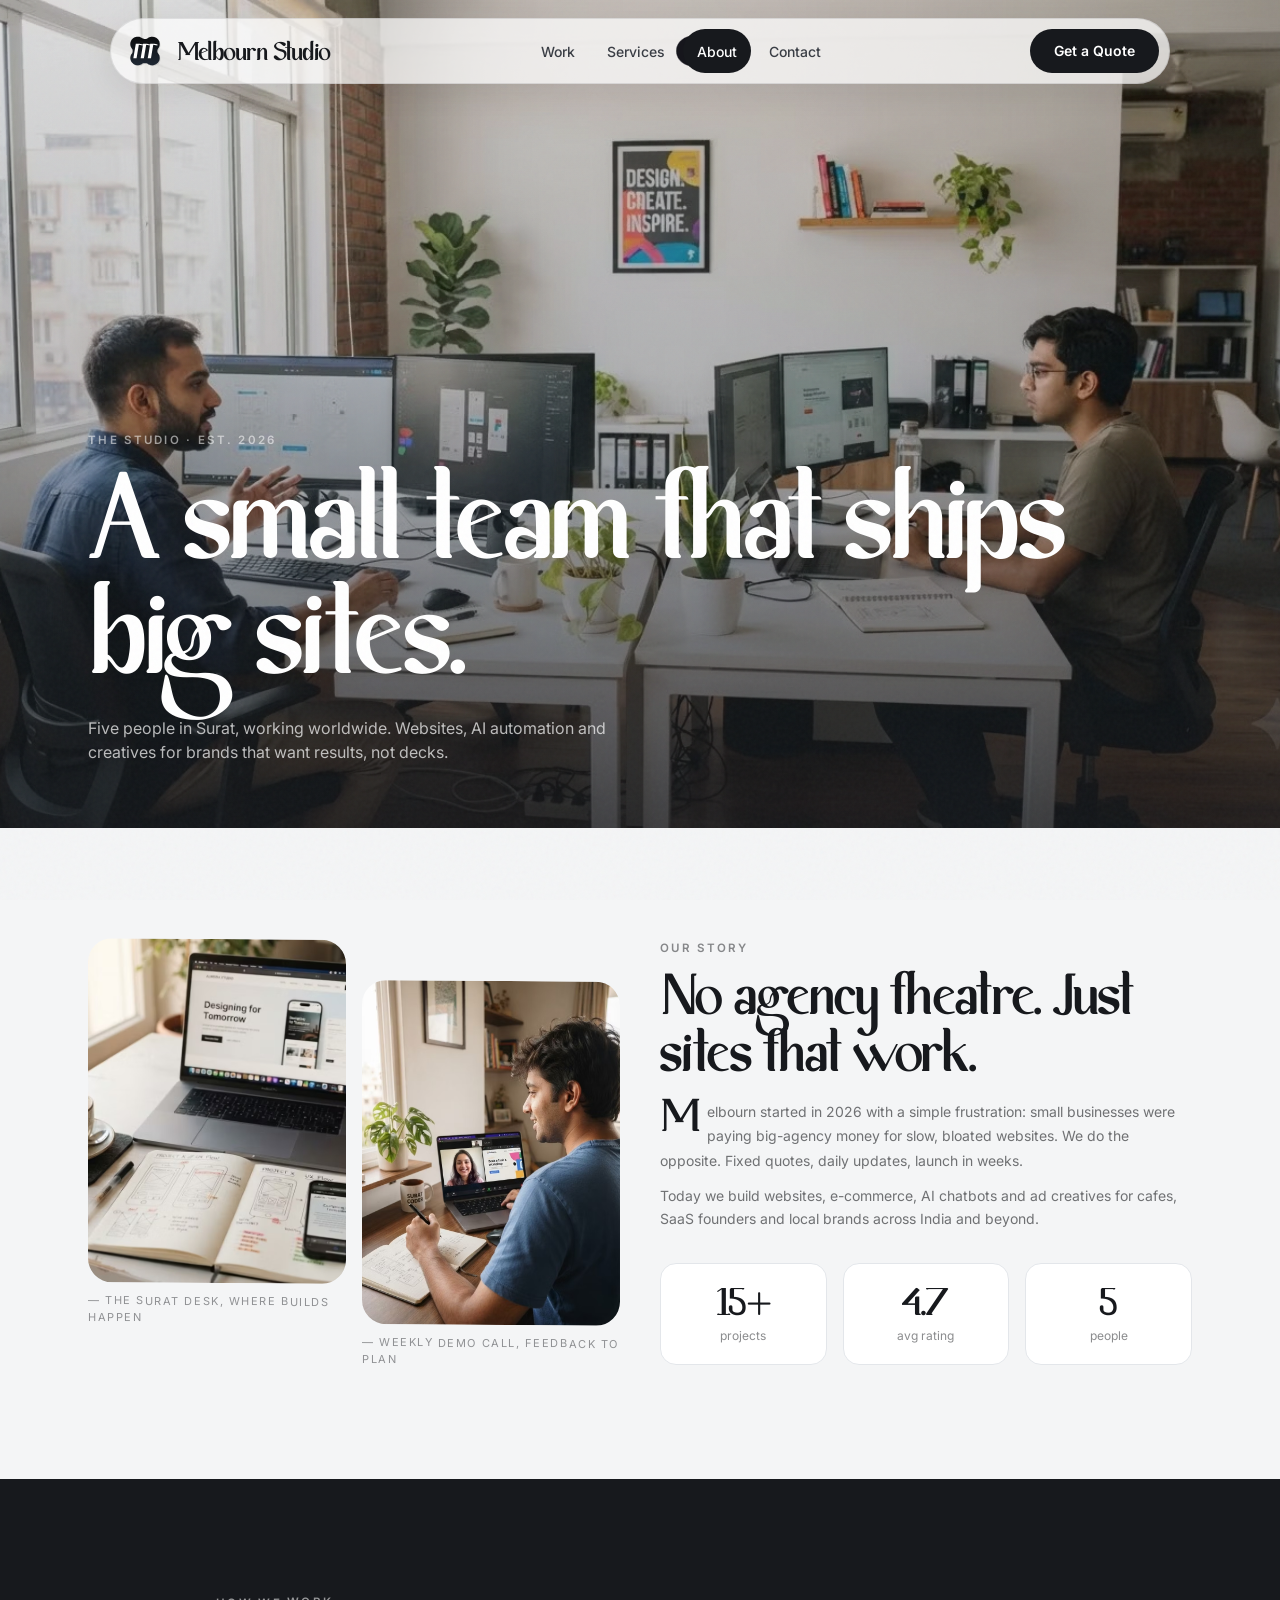
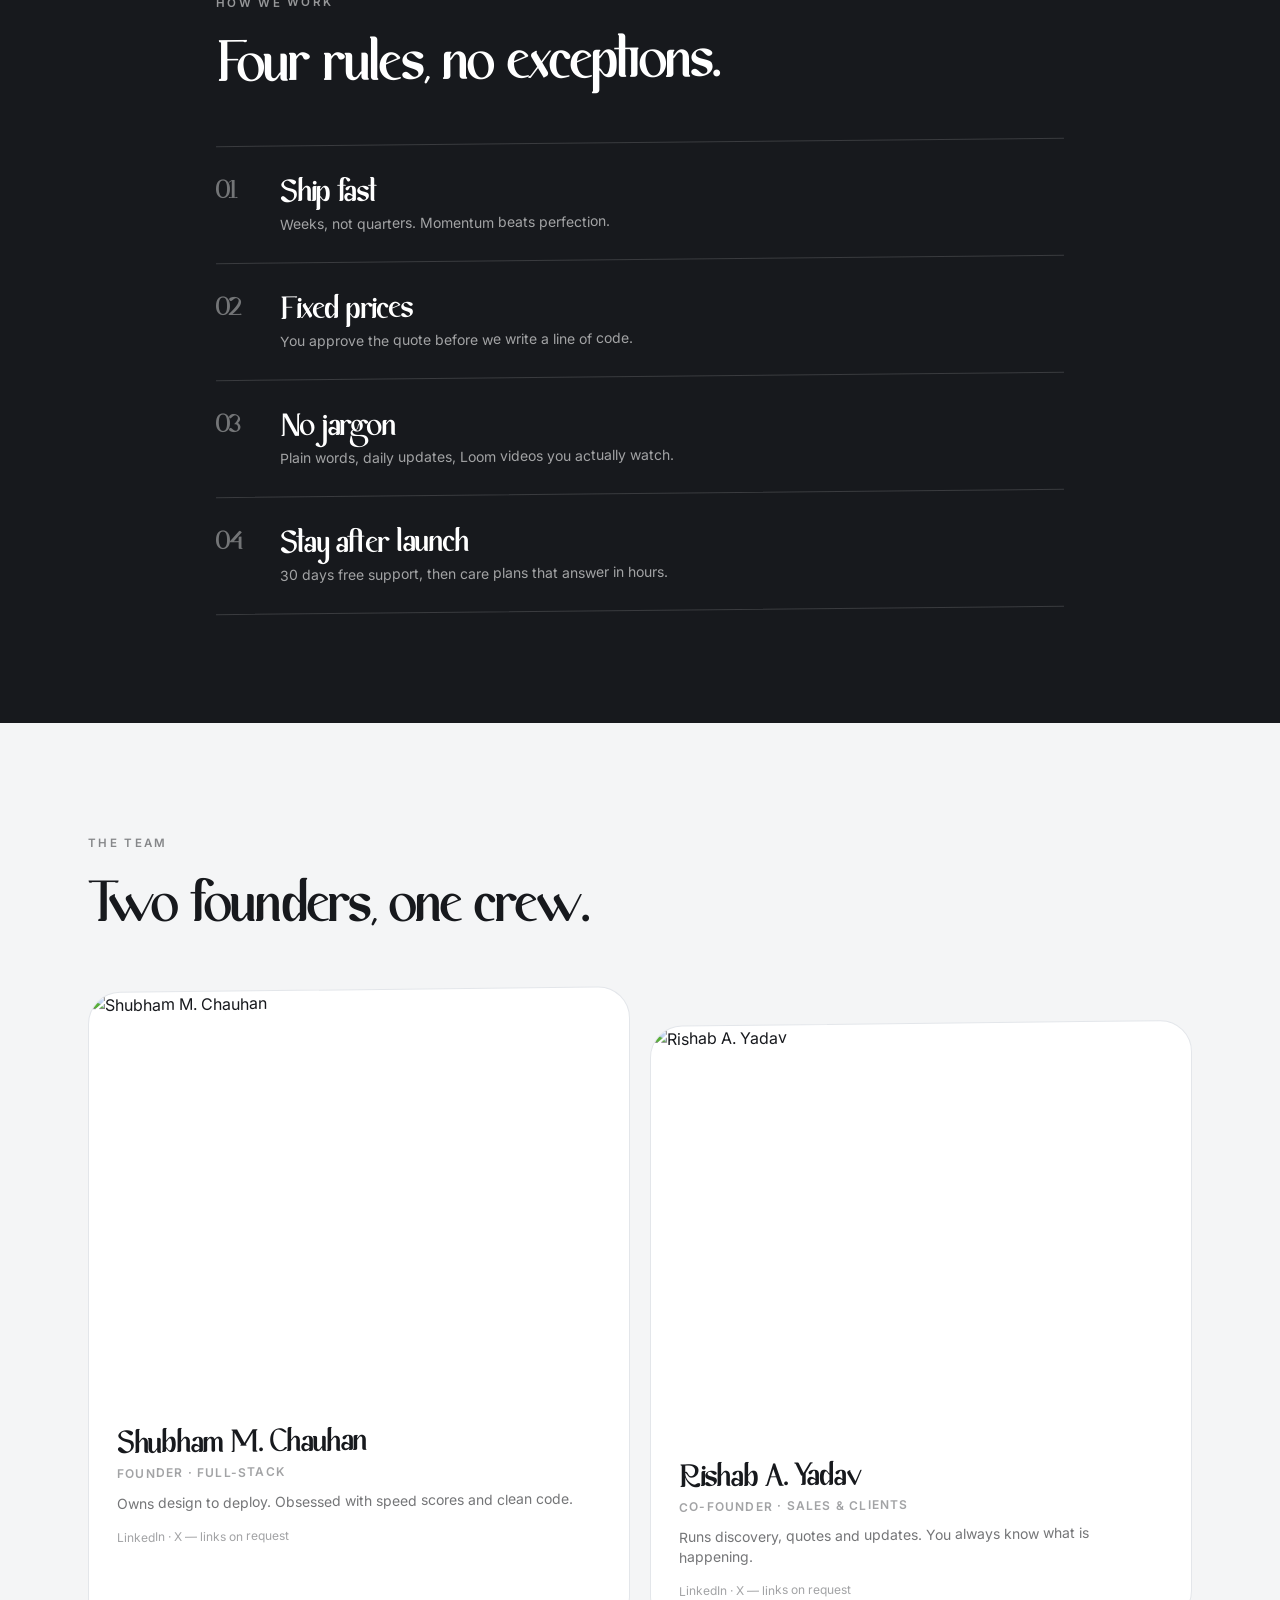
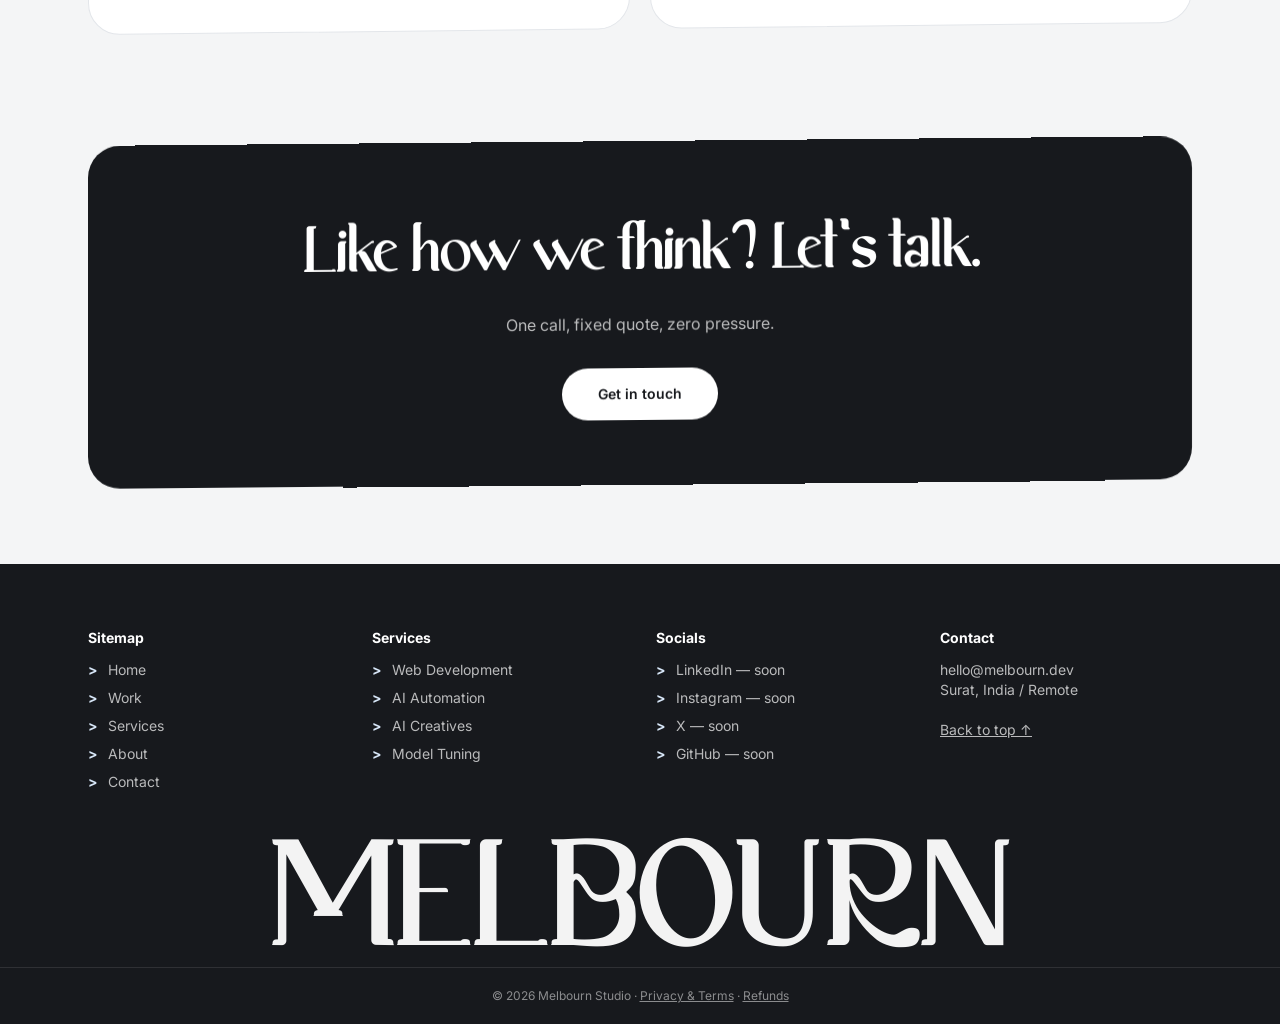
==== commit 3ed18c73: "Melbourn Studio build 2026-09-10" ====
--- a/about/index.html
+++ b/about/index.html
@@ -1,2 +1,2 @@
-<!DOCTYPE html><html lang="en"> <head><meta charset="utf-8"><meta name="viewport" content="width=device-width, initial-scale=1"><title>About — Melbourn Studio</title><meta name="description" content="A small Surat studio shipping fast websites, AI automation and creatives for growing brands."><link rel="canonical" href="https://melbourn.dev/about/"><meta name="theme-color" content="#17191D"><meta property="og:type" content="website"><meta property="og:site_name" content="Melbourn Studio"><meta property="og:title" content="About — Melbourn Studio"><meta property="og:description" content="A small Surat studio shipping fast websites, AI automation and creatives for growing brands."><meta property="og:url" content="https://melbourn.dev/about/"><meta property="og:image" content="https://melbourn.dev/favicon.svg"><meta name="twitter:card" content="summary"><meta name="twitter:title" content="About — Melbourn Studio"><meta name="twitter:description" content="A small Surat studio shipping fast websites, AI automation and creatives for growing brands."><meta name="twitter:image" content="https://melbourn.dev/favicon.svg"><script type="application/ld+json">{"@context":"https://schema.org","@type":"ProfessionalService","name":"Melbourn Studio","url":"https://melbourn.dev","email":"hello@melbourn.dev","address":{"@type":"PostalAddress","addressLocality":"Surat","addressCountry":"IN"},"priceRange":"$99 - $799+"}</script><link rel="icon" type="image/svg+xml" href="/favicon.svg"><link rel="preconnect" href="https://fonts.googleapis.com"><link rel="preconnect" href="https://fonts.gstatic.com" crossorigin><link href="https://fonts.googleapis.com/css2?family=Inter:wght@400;500;600;700&display=swap" rel="stylesheet"><meta name="astro-view-transitions-enabled" content="true"><meta name="astro-view-transitions-fallback" content="animate"><style>#blind[data-astro-cid-iad6t2pe]{position:fixed;inset:0;z-index:90;display:flex;pointer-events:none;visibility:hidden}#blind[data-astro-cid-iad6t2pe].is-cover,#blind[data-astro-cid-iad6t2pe].is-leave{visibility:visible;pointer-events:all}.blind-panel[data-astro-cid-iad6t2pe]{flex:1 1 0;background:#17191d;transform:translateY(101%);transition:transform .55s cubic-bezier(.16,1,.3,1);will-change:transform}.blind-panel[data-astro-cid-iad6t2pe]:nth-child(1){transition-delay:0s}.blind-panel[data-astro-cid-iad6t2pe]:nth-child(2){transition-delay:.08s}.blind-panel[data-astro-cid-iad6t2pe]:nth-child(3){transition-delay:.16s}.blind-panel[data-astro-cid-iad6t2pe]:nth-child(4){transition-delay:.24s}.blind-panel[data-astro-cid-iad6t2pe]:nth-child(5){transition-delay:.32s}#blind[data-astro-cid-iad6t2pe].is-cover .blind-panel[data-astro-cid-iad6t2pe]{transform:translateY(0)}#blind[data-astro-cid-iad6t2pe].is-leave .blind-panel[data-astro-cid-iad6t2pe]{transform:translateY(-101%)}.blind-word[data-astro-cid-iad6t2pe]{position:absolute;inset:0;display:flex;align-items:center;justify-content:center;margin:0;color:#fff;font-family:Kryshna,Inter,sans-serif;font-weight:400;font-size:clamp(2rem,6vw,4rem);letter-spacing:.02em;opacity:0;transition:opacity .3s ease .3s}#blind[data-astro-cid-iad6t2pe].is-cover .blind-word[data-astro-cid-iad6t2pe]{opacity:1}#blind[data-astro-cid-iad6t2pe].is-leave .blind-word[data-astro-cid-iad6t2pe]{opacity:0;transition-delay:0s}@media (prefers-reduced-motion: reduce){.blind-panel[data-astro-cid-iad6t2pe],.blind-word[data-astro-cid-iad6t2pe]{transition:none}}@keyframes astroFadeInOut{0%{opacity:1}to{opacity:0}}@keyframes astroFadeIn{0%{opacity:0;mix-blend-mode:plus-lighter}to{opacity:1;mix-blend-mode:plus-lighter}}@keyframes astroFadeOut{0%{opacity:1;mix-blend-mode:plus-lighter}to{opacity:0;mix-blend-mode:plus-lighter}}@keyframes astroSlideFromRight{0%{transform:translate(100%)}}@keyframes astroSlideFromLeft{0%{transform:translate(-100%)}}@keyframes astroSlideToRight{to{transform:translate(100%)}}@keyframes astroSlideToLeft{to{transform:translate(-100%)}}@media (prefers-reduced-motion){::view-transition-group(*),::view-transition-old(*),::view-transition-new(*){animation:none!important}[data-astro-transition-scope]{animation:none!important}}.astro-route-announcer{position:absolute;left:0;top:0;clip:rect(0 0 0 0);clip-path:inset(50%);overflow:hidden;white-space:nowrap;width:1px;height:1px}*,:before,:after{--tw-border-spacing-x: 0;--tw-border-spacing-y: 0;--tw-translate-x: 0;--tw-translate-y: 0;--tw-rotate: 0;--tw-skew-x: 0;--tw-skew-y: 0;--tw-scale-x: 1;--tw-scale-y: 1;--tw-pan-x: ;--tw-pan-y: ;--tw-pinch-zoom: ;--tw-scroll-snap-strictness: proximity;--tw-gradient-from-position: ;--tw-gradient-via-position: ;--tw-gradient-to-position: ;--tw-ordinal: ;--tw-slashed-zero: ;--tw-numeric-figure: ;--tw-numeric-spacing: ;--tw-numeric-fraction: ;--tw-ring-inset: ;--tw-ring-offset-width: 0px;--tw-ring-offset-color: #fff;--tw-ring-color: rgb(59 130 246 / .5);--tw-ring-offset-shadow: 0 0 #0000;--tw-ring-shadow: 0 0 #0000;--tw-shadow: 0 0 #0000;--tw-shadow-colored: 0 0 #0000;--tw-blur: ;--tw-brightness: ;--tw-contrast: ;--tw-grayscale: ;--tw-hue-rotate: ;--tw-invert: ;--tw-saturate: ;--tw-sepia: ;--tw-drop-shadow: ;--tw-backdrop-blur: ;--tw-backdrop-brightness: ;--tw-backdrop-contrast: ;--tw-backdrop-grayscale: ;--tw-backdrop-hue-rotate: ;--tw-backdrop-invert: ;--tw-backdrop-opacity: ;--tw-backdrop-saturate: ;--tw-backdrop-sepia: ;--tw-contain-size: ;--tw-contain-layout: ;--tw-contain-paint: ;--tw-contain-style: }::backdrop{--tw-border-spacing-x: 0;--tw-border-spacing-y: 0;--tw-translate-x: 0;--tw-translate-y: 0;--tw-rotate: 0;--tw-skew-x: 0;--tw-skew-y: 0;--tw-scale-x: 1;--tw-scale-y: 1;--tw-pan-x: ;--tw-pan-y: ;--tw-pinch-zoom: ;--tw-scroll-snap-strictness: proximity;--tw-gradient-from-position: ;--tw-gradient-via-position: ;--tw-gradient-to-position: ;--tw-ordinal: ;--tw-slashed-zero: ;--tw-numeric-figure: ;--tw-numeric-spacing: ;--tw-numeric-fraction: ;--tw-ring-inset: ;--tw-ring-offset-width: 0px;--tw-ring-offset-color: #fff;--tw-ring-color: rgb(59 130 246 / .5);--tw-ring-offset-shadow: 0 0 #0000;--tw-ring-shadow: 0 0 #0000;--tw-shadow: 0 0 #0000;--tw-shadow-colored: 0 0 #0000;--tw-blur: ;--tw-brightness: ;--tw-contrast: ;--tw-grayscale: ;--tw-hue-rotate: ;--tw-invert: ;--tw-saturate: ;--tw-sepia: ;--tw-drop-shadow: ;--tw-backdrop-blur: ;--tw-backdrop-brightness: ;--tw-backdrop-contrast: ;--tw-backdrop-grayscale: ;--tw-backdrop-hue-rotate: ;--tw-backdrop-invert: ;--tw-backdrop-opacity: ;--tw-backdrop-saturate: ;--tw-backdrop-sepia: ;--tw-contain-size: ;--tw-contain-layout: ;--tw-contain-paint: ;--tw-contain-style: }*,:before,:after{box-sizing:border-box;border-width:0;border-style:solid;border-color:#e5e7eb}:before,:after{--tw-content: ""}html,:host{line-height:1.5;-webkit-text-size-adjust:100%;-moz-tab-size:4;-o-tab-size:4;tab-size:4;font-family:ui-sans-serif,system-ui,sans-serif,"Apple Color Emoji","Segoe UI Emoji",Segoe UI Symbol,"Noto Color Emoji";font-feature-settings:normal;font-variation-settings:normal;-webkit-tap-highlight-color:transparent}body{margin:0;line-height:inherit}hr{height:0;color:inherit;border-top-width:1px}abbr:where([title]){-webkit-text-decoration:underline dotted;text-decoration:underline dotted}h1,h2,h3,h4,h5,h6{font-size:inherit;font-weight:inherit}a{color:inherit;text-decoration:inherit}b,strong{font-weight:bolder}code,kbd,samp,pre{font-family:ui-monospace,SFMono-Regular,Menlo,Monaco,Consolas,Liberation Mono,Courier New,monospace;font-feature-settings:normal;font-variation-settings:normal;font-size:1em}small{font-size:80%}sub,sup{font-size:75%;line-height:0;position:relative;vertical-align:baseline}sub{bottom:-.25em}sup{top:-.5em}table{text-indent:0;border-color:inherit;border-collapse:collapse}button,input,optgroup,select,textarea{font-family:inherit;font-feature-settings:inherit;font-variation-settings:inherit;font-size:100%;font-weight:inherit;line-height:inherit;letter-spacing:inherit;color:inherit;margin:0;padding:0}button,select{text-transform:none}button,input:where([type=button]),input:where([type=reset]),input:where([type=submit]){-webkit-appearance:button;background-color:transparent;background-image:none}:-moz-focusring{outline:auto}:-moz-ui-invalid{box-shadow:none}progress{vertical-align:baseline}::-webkit-inner-spin-button,::-webkit-outer-spin-button{height:auto}[type=search]{-webkit-appearance:textfield;outline-offset:-2px}::-webkit-search-decoration{-webkit-appearance:none}::-webkit-file-upload-button{-webkit-appearance:button;font:inherit}summary{display:list-item}blockquote,dl,dd,h1,h2,h3,h4,h5,h6,hr,figure,p,pre{margin:0}fieldset{margin:0;padding:0}legend{padding:0}ol,ul,menu{list-style:none;margin:0;padding:0}dialog{padding:0}textarea{resize:vertical}input::-moz-placeholder,textarea::-moz-placeholder{opacity:1;color:#9ca3af}input::placeholder,textarea::placeholder{opacity:1;color:#9ca3af}button,[role=button]{cursor:pointer}:disabled{cursor:default}img,svg,video,canvas,audio,iframe,embed,object{display:block;vertical-align:middle}img,video{max-width:100%;height:auto}[hidden]:where(:not([hidden=until-found])){display:none}.sr-only{position:absolute;width:1px;height:1px;padding:0;margin:-1px;overflow:hidden;clip:rect(0,0,0,0);white-space:nowrap;border-width:0}.visible{visibility:visible}.fixed{position:fixed}.absolute{position:absolute}.relative{position:relative}.sticky{position:sticky}.inset-0{inset:0}.inset-x-4{left:1rem;right:1rem}.bottom-2{bottom:.5rem}.bottom-3{bottom:.75rem}.bottom-4{bottom:1rem}.left-\[10px\]{left:10px}.left-\[27px\]{left:27px}.top-2{top:.5rem}.top-28{top:7rem}.top-3{top:.75rem}.z-10{z-index:10}.order-1{order:1}.order-2{order:2}.mx-auto{margin-left:auto;margin-right:auto}.my-12{margin-top:3rem;margin-bottom:3rem}.-mt-4{margin-top:-1rem}.mb-3{margin-bottom:.75rem}.mt-1{margin-top:.25rem}.mt-10{margin-top:2.5rem}.mt-12{margin-top:3rem}.mt-2{margin-top:.5rem}.mt-3{margin-top:.75rem}.mt-4{margin-top:1rem}.mt-5{margin-top:1.25rem}.mt-6{margin-top:1.5rem}.mt-7{margin-top:1.75rem}.mt-8{margin-top:2rem}.mt-9{margin-top:2.25rem}.block{display:block}.inline-block{display:inline-block}.flex{display:flex}.grid{display:grid}.hidden{display:none}.aspect-\[3\/4\]{aspect-ratio:3/4}.aspect-\[4\/3\]{aspect-ratio:4/3}.aspect-\[5\/6\]{aspect-ratio:5/6}.h-10{height:2.5rem}.h-11{height:2.75rem}.h-12{height:3rem}.h-14{height:3.5rem}.h-9{height:2.25rem}.h-full{height:100%}.min-h-\[100dvh\]{min-height:100dvh}.min-h-\[44px\]{min-height:44px}.min-h-\[48px\]{min-height:48px}.min-h-\[52px\]{min-height:52px}.min-h-\[92dvh\]{min-height:92dvh}.w-10{width:2.5rem}.w-11{width:2.75rem}.w-12{width:3rem}.w-14{width:3.5rem}.w-8{width:2rem}.w-9{width:2.25rem}.w-full{width:100%}.w-px{width:1px}.min-w-0{min-width:0px}.max-w-3xl{max-width:48rem}.max-w-4xl{max-width:56rem}.max-w-5xl{max-width:64rem}.max-w-6xl{max-width:72rem}.max-w-md{max-width:28rem}.max-w-sm{max-width:24rem}.max-w-xl{max-width:36rem}.flex-1{flex:1 1 0%}.shrink-0{flex-shrink:0}.grow{flex-grow:1}.transform{transform:translate(var(--tw-translate-x),var(--tw-translate-y)) rotate(var(--tw-rotate)) skew(var(--tw-skew-x)) skewY(var(--tw-skew-y)) scaleX(var(--tw-scale-x)) scaleY(var(--tw-scale-y))}.select-none{-webkit-user-select:none;-moz-user-select:none;user-select:none}.resize{resize:both}.grid-cols-2{grid-template-columns:repeat(2,minmax(0,1fr))}.grid-cols-3{grid-template-columns:repeat(3,minmax(0,1fr))}.flex-col{flex-direction:column}.flex-wrap{flex-wrap:wrap}.items-start{align-items:flex-start}.items-end{align-items:flex-end}.items-center{align-items:center}.items-baseline{align-items:baseline}.justify-center{justify-content:center}.justify-between{justify-content:space-between}.gap-1{gap:.25rem}.gap-10{gap:2.5rem}.gap-12{gap:3rem}.gap-2{gap:.5rem}.gap-3{gap:.75rem}.gap-4{gap:1rem}.gap-5{gap:1.25rem}.gap-6{gap:1.5rem}.gap-8{gap:2rem}.space-y-10>:not([hidden])~:not([hidden]){--tw-space-y-reverse: 0;margin-top:calc(2.5rem * calc(1 - var(--tw-space-y-reverse)));margin-bottom:calc(2.5rem * var(--tw-space-y-reverse))}.space-y-2>:not([hidden])~:not([hidden]){--tw-space-y-reverse: 0;margin-top:calc(.5rem * calc(1 - var(--tw-space-y-reverse)));margin-bottom:calc(.5rem * var(--tw-space-y-reverse))}.space-y-2\.5>:not([hidden])~:not([hidden]){--tw-space-y-reverse: 0;margin-top:calc(.625rem * calc(1 - var(--tw-space-y-reverse)));margin-bottom:calc(.625rem * var(--tw-space-y-reverse))}.space-y-3>:not([hidden])~:not([hidden]){--tw-space-y-reverse: 0;margin-top:calc(.75rem * calc(1 - var(--tw-space-y-reverse)));margin-bottom:calc(.75rem * var(--tw-space-y-reverse))}.space-y-4>:not([hidden])~:not([hidden]){--tw-space-y-reverse: 0;margin-top:calc(1rem * calc(1 - var(--tw-space-y-reverse)));margin-bottom:calc(1rem * var(--tw-space-y-reverse))}.space-y-6>:not([hidden])~:not([hidden]){--tw-space-y-reverse: 0;margin-top:calc(1.5rem * calc(1 - var(--tw-space-y-reverse)));margin-bottom:calc(1.5rem * var(--tw-space-y-reverse))}.space-y-8>:not([hidden])~:not([hidden]){--tw-space-y-reverse: 0;margin-top:calc(2rem * calc(1 - var(--tw-space-y-reverse)));margin-bottom:calc(2rem * var(--tw-space-y-reverse))}.divide-line>:not([hidden])~:not([hidden]){--tw-divide-opacity: 1;border-color:rgb(227 230 234 / var(--tw-divide-opacity, 1))}.self-start{align-self:flex-start}.overflow-hidden{overflow:hidden}.overflow-x-hidden{overflow-x:hidden}.truncate{overflow:hidden;text-overflow:ellipsis;white-space:nowrap}.whitespace-nowrap{white-space:nowrap}.rounded-2xl{border-radius:1rem}.rounded-3xl{border-radius:1.5rem}.rounded-\[24px\]{border-radius:24px}.rounded-\[32px\]{border-radius:32px}.rounded-full{border-radius:9999px}.border{border-width:1px}.border-2{border-width:2px}.border-y{border-top-width:1px;border-bottom-width:1px}.border-t{border-top-width:1px}.border-char{--tw-border-opacity: 1;border-color:rgb(23 25 29 / var(--tw-border-opacity, 1))}.border-char\/10{border-color:#17191d1a}.border-line{--tw-border-opacity: 1;border-color:rgb(227 230 234 / var(--tw-border-opacity, 1))}.border-white\/10{border-color:#ffffff1a}.border-white\/15{border-color:#ffffff26}.border-white\/25{border-color:#ffffff40}.bg-char{--tw-bg-opacity: 1;background-color:rgb(23 25 29 / var(--tw-bg-opacity, 1))}.bg-char\/15{background-color:#17191d26}.bg-haze{--tw-bg-opacity: 1;background-color:rgb(215 230 247 / var(--tw-bg-opacity, 1))}.bg-haze\/50{background-color:#d7e6f780}.bg-white{--tw-bg-opacity: 1;background-color:rgb(255 255 255 / var(--tw-bg-opacity, 1))}.bg-white\/95{background-color:#fffffff2}.object-cover{-o-object-fit:cover;object-fit:cover}.p-10{padding:2.5rem}.p-4{padding:1rem}.p-5{padding:1.25rem}.p-6{padding:1.5rem}.p-7{padding:1.75rem}.p-8{padding:2rem}.px-4{padding-left:1rem;padding-right:1rem}.px-5{padding-left:1.25rem;padding-right:1.25rem}.px-6{padding-left:1.5rem;padding-right:1.5rem}.px-7{padding-left:1.75rem;padding-right:1.75rem}.px-8{padding-left:2rem;padding-right:2rem}.px-9{padding-left:2.25rem;padding-right:2.25rem}.py-1\.5{padding-top:.375rem;padding-bottom:.375rem}.py-16{padding-top:4rem;padding-bottom:4rem}.py-2{padding-top:.5rem;padding-bottom:.5rem}.py-20{padding-top:5rem;padding-bottom:5rem}.py-3{padding-top:.75rem;padding-bottom:.75rem}.py-3\.5{padding-top:.875rem;padding-bottom:.875rem}.py-4{padding-top:1rem;padding-bottom:1rem}.py-5{padding-top:1.25rem;padding-bottom:1.25rem}.py-7{padding-top:1.75rem;padding-bottom:1.75rem}.py-8{padding-top:2rem;padding-bottom:2rem}.pb-10{padding-bottom:2.5rem}.pb-12{padding-bottom:3rem}.pb-16{padding-bottom:4rem}.pb-20{padding-bottom:5rem}.pb-24{padding-bottom:6rem}.pb-8{padding-bottom:2rem}.pl-1{padding-left:.25rem}.pt-1{padding-top:.25rem}.pt-16{padding-top:4rem}.pt-28{padding-top:7rem}.pt-32{padding-top:8rem}.pt-40{padding-top:10rem}.text-left{text-align:left}.text-center{text-align:center}.font-head{font-family:Kryshna,Inter,sans-serif}.text-2xl{font-size:1.5rem;line-height:2rem}.text-3xl{font-size:1.875rem;line-height:2.25rem}.text-4xl{font-size:2.25rem;line-height:2.5rem}.text-5xl{font-size:3rem;line-height:1}.text-sm{font-size:.875rem;line-height:1.25rem}.text-xl{font-size:1.25rem;line-height:1.75rem}.text-xs{font-size:.75rem;line-height:1rem}.font-bold{font-weight:700}.font-medium{font-weight:500}.font-semibold{font-weight:600}.uppercase{text-transform:uppercase}.italic{font-style:italic}.leading-none{line-height:1}.leading-relaxed{line-height:1.625}.tracking-\[\.25em\]{letter-spacing:.25em}.tracking-\[\.2em\]{letter-spacing:.2em}.tracking-wide{letter-spacing:.025em}.tracking-widest{letter-spacing:.1em}.text-char{--tw-text-opacity: 1;color:rgb(23 25 29 / var(--tw-text-opacity, 1))}.text-char\/40{color:#17191d66}.text-char\/50{color:#17191d80}.text-char\/60{color:#17191d99}.text-char\/70{color:#17191db3}.text-white{--tw-text-opacity: 1;color:rgb(255 255 255 / var(--tw-text-opacity, 1))}.text-white\/40{color:#fff6}.text-white\/50{color:#ffffff80}.text-white\/60{color:#fff9}.text-white\/70{color:#ffffffb3}.text-white\/95{color:#fffffff2}.underline{text-decoration-line:underline}.antialiased{-webkit-font-smoothing:antialiased;-moz-osx-font-smoothing:grayscale}.shadow-\[0_20px_60px_rgba\(23\,25\,29\,\.07\)\]{--tw-shadow: 0 20px 60px rgba(23,25,29,.07);--tw-shadow-colored: 0 20px 60px var(--tw-shadow-color);box-shadow:var(--tw-ring-offset-shadow, 0 0 #0000),var(--tw-ring-shadow, 0 0 #0000),var(--tw-shadow)}.shadow-\[0_20px_60px_rgba\(23\,25\,29\,\.12\)\]{--tw-shadow: 0 20px 60px rgba(23,25,29,.12);--tw-shadow-colored: 0 20px 60px var(--tw-shadow-color);box-shadow:var(--tw-ring-offset-shadow, 0 0 #0000),var(--tw-ring-shadow, 0 0 #0000),var(--tw-shadow)}.outline-none{outline:2px solid transparent;outline-offset:2px}.blur{--tw-blur: blur(8px);filter:var(--tw-blur) var(--tw-brightness) var(--tw-contrast) var(--tw-grayscale) var(--tw-hue-rotate) var(--tw-invert) var(--tw-saturate) var(--tw-sepia) var(--tw-drop-shadow)}.filter{filter:var(--tw-blur) var(--tw-brightness) var(--tw-contrast) var(--tw-grayscale) var(--tw-hue-rotate) var(--tw-invert) var(--tw-saturate) var(--tw-sepia) var(--tw-drop-shadow)}.transition{transition-property:color,background-color,border-color,text-decoration-color,fill,stroke,opacity,box-shadow,transform,filter,backdrop-filter;transition-timing-function:cubic-bezier(.4,0,.2,1);transition-duration:.15s}:root{--spring-snappy: linear(0, .009, .035 2.1%, .141 4.4%, .723 12.9%, .938 16.7%, 1.017 19.4%, 1.067 22.5%, 1.089 26%, 1.079 30.3%, 1.049 36%, 1.024 42.6%, 1.011 50.3%, 1.004 59.2%, 1.001 69.3%, 1);--spring-smooth: linear(0, .004, .016 2.3%, .063 4.7%, .141 7.2%, .25 9.9%, .601 16.5%, .815 21%, .929 25.2%, .987 29%, 1.025 33.5%, 1.042 38%, 1.04 43.5%, 1.027 50%, 1.013 57.5%, 1.005 67%, 1.001 79%, 1);--m3-emphasized: cubic-bezier(.05, .7, .1, 1);--ease-out: cubic-bezier(.16, 1, .3, 1);--ease-in-out: cubic-bezier(.65, 0, .35, 1);--ease-snap: cubic-bezier(.22, 1, .36, 1)}@font-face{font-family:Kryshna;src:url(/kryshna.ttf) format("truetype");font-display:swap}html{scroll-behavior:smooth}body{font-family:Inter,sans-serif;background:#f4f5f6;color:#17191d;overflow-x:clip}.font-head{font-family:Kryshna,Inter,sans-serif;font-weight:400}:focus-visible{outline:3px solid #17191D;outline-offset:3px;border-radius:6px}.on-dark :focus-visible{outline-color:#d7e6f7}section[id],article[id]{scroll-margin-top:110px}a,button,summary{touch-action:manipulation;cursor:pointer}.btn-pill{border-radius:999px;transition:transform .5s var(--ease-snap),box-shadow .5s var(--ease-snap),filter .3s var(--ease-snap);will-change:transform}.btn-pill:hover{transform:translateY(-2px);box-shadow:0 12px 24px #17191d2e}.btn-pill:active{transform:scale(.96);box-shadow:inset 0 2px 8px #00000026;transition-duration:.1s}#navWrap{position:fixed;top:18px;left:0;right:0;z-index:50;display:flex;flex-direction:column;align-items:center;padding:0 16px}#navPill{width:min(1060px,100%);background:#ffffffb8;border:1px solid rgba(23,25,29,.1);border-radius:999px;display:flex;align-items:center;justify-content:space-between;gap:8px;padding:10px 10px 10px 14px;transition:width .5s var(--m3-emphasized),height .5s var(--m3-emphasized),border-radius .5s var(--m3-emphasized),padding .5s var(--m3-emphasized),box-shadow .4s var(--ease-out);box-shadow:0 8px 30px #17191d14}#navWrap.mini #navPill{width:60px;height:60px;padding:0;justify-content:center;border-radius:50%;cursor:pointer;overflow:hidden}#navWrap.mini .nav-links,#navWrap.mini .nav-cta,#navWrap.mini #navPill>a,#navWrap.mini .nav-tools{display:none}#navWrap.mini .nav-burger{display:flex!important}.nav-burger{display:none;align-items:center;justify-content:center;width:100%;height:100%}.nav-tools{display:flex;align-items:center;gap:6px;flex-shrink:0}.menu-btn{width:44px;height:44px;border-radius:50%;display:inline-flex;align-items:center;justify-content:center;border:1px solid rgba(23,25,29,.12);color:#17191d;background:transparent;transition:background .25s var(--ease-snap),transform .25s var(--ease-snap)}.menu-btn:hover{background:#17191d0f}.menu-btn:active{transform:scale(.94)}.menu-btn .icon-close{display:none}.menu-btn[aria-expanded=true] .icon-close{display:block}.menu-btn[aria-expanded=true] .icon-open{display:none}@media (max-width: 400px){.nav-brand-text{display:none}}#mobileMenu{display:grid;grid-template-rows:0fr;transition:grid-template-rows .4s var(--ease-out);width:min(1060px,100%)}#mobileMenu.open{grid-template-rows:1fr}#mobileMenu .mm-inner{overflow:hidden}.mm-card{border-radius:24px;padding:10px;margin-top:8px;box-shadow:0 20px 50px #17191d24}.mm-card a{display:flex;align-items:center;min-height:52px;padding:0 18px;border-radius:16px;font-weight:600;font-size:15px}.mm-card a:hover{background:#17191d0f}.mm-card a.mm-cta{justify-content:center;margin-top:6px}.nav-links a{padding:8px 14px;border-radius:999px;font-size:14px;font-weight:500;color:#3a3e45;min-height:44px;display:inline-flex;align-items:center}.nav-links a:hover,.nav-links a[aria-current=page]{background:#17191d;color:#fff}.nav-links{position:relative}.nav-links a{position:relative;z-index:1}.goo-layer{position:absolute;inset:-6px -10px;z-index:0;filter:url(#goo);pointer-events:none}.goo-blob,.goo-drop{position:absolute;top:50%;left:0;background:#17191d;border-radius:999px;opacity:0}.goo-blob{height:34px;margin-top:-17px;width:60px;will-change:transform,width;transition:transform .45s cubic-bezier(.34,1.4,.64,1),width .45s cubic-bezier(.34,1.4,.64,1),opacity .25s var(--ease-out)}.goo-drop{height:16px;width:16px;margin-top:-8px}.goo-layer.live .goo-blob{opacity:1}.goo-blob.squish{transform-origin:center;scale:1.18 .82}.goo-on .nav-links a:hover{background:transparent}.goo-on .nav-links a.lit{color:#fff}.hero-h{font-size:clamp(3rem,9vw,8.5rem);line-height:1;letter-spacing:-.01em;text-wrap:balance;max-width:18ch;margin-inline:auto}.sec-h{font-size:clamp(2.2rem,5vw,4rem);line-height:1.05}.eyebrow{font-size:.72rem;letter-spacing:.2em;text-transform:uppercase;color:#17191d80;font-weight:600}.on-dark .eyebrow{color:#ffffff8c}.hero-eyebrow{font-size:.72rem;letter-spacing:.2em;text-transform:uppercase;color:#17191d80;font-weight:600}.hero-sub{font-size:clamp(1rem,1.25vw,1.2rem);line-height:1.6;max-width:45ch}.hero-cta{transition:transform .5s var(--ease-out),box-shadow .5s var(--ease-out)}.hero-cta:hover{transform:translateY(-2px);box-shadow:0 8px 30px #17191d29}.hero-cta:active{transform:translateY(0) scale(.98)}.metric-number{font-variant-numeric:tabular-nums}.err-404{font-size:clamp(6rem,24vw,20rem);line-height:.9}.svc-row{border-top:1px solid rgba(255,255,255,.14)}.svc-row:last-child{border-bottom:1px solid rgba(255,255,255,.14)}.svc-body{display:grid;grid-template-rows:0fr;transition:grid-template-rows .45s var(--ease-out)}.svc-row.open .svc-body{grid-template-rows:1fr}.svc-inner{overflow:hidden}.svc-plus{transition:transform .35s var(--ease-out),background .3s var(--ease-snap),color .3s var(--ease-snap)}.svc-row.open .svc-plus{transform:rotate(45deg);background:#d7e6f7;border-color:#d7e6f7;color:#17191d}.tag{border:1px solid rgba(23,25,29,.2);border-radius:999px;padding:6px 14px;font-size:12px;color:#17191db3;white-space:nowrap}.on-dark .tag{border-color:#ffffff40;color:#fffc}.tick{width:22px;height:22px;border-radius:999px;background:#d7e6f7;color:#17191d;display:inline-flex;align-items:center;justify-content:center;font-size:13px;font-weight:700;flex-shrink:0}.svc-img{transition:transform .6s var(--ease-out)}.svc-row:hover .svc-img{transform:scale(1.03)}.work-card img{transition:transform .6s var(--ease-out)}.work-card:hover img{transform:scale(1.05)}.arrow-btn{transition:background .3s var(--ease-snap),transform .3s var(--ease-snap)}.work-card:hover .arrow-btn{background:#17191d;color:#fff;transform:rotate(-45deg)}.masonry{-moz-columns:1;columns:1;-moz-column-gap:20px;column-gap:20px}@media (min-width: 768px){.masonry{-moz-columns:3;columns:3}}.masonry>div{-moz-column-break-inside:avoid;break-inside:avoid;margin-bottom:20px;transition:transform .35s var(--ease-out),box-shadow .35s var(--ease-out)}.masonry>div:hover{transform:translateY(-5px);box-shadow:0 22px 44px #17191d1f}details summary::-webkit-details-marker{display:none}details[open] .faq-plus{transform:rotate(45deg)}.faq-plus{transition:transform .25s var(--ease-snap)}details[open]>summary~*{animation:faqIn .35s var(--ease-out)}@keyframes faqIn{0%{opacity:0;transform:translateY(-6px)}}.typo-footer{font-size:clamp(48px,11vw,170px);line-height:.9}.flink:before{content:">";margin-right:10px;color:#d7e6f7;font-weight:700}.toc-link{display:flex;gap:12px;align-items:flex-start;padding:7px 0;font-size:13px;color:#17191d8c;font-weight:500;min-height:32px}.toc-link .dot{width:11px;height:11px;border-radius:999px;border:2px solid rgba(23,25,29,.25);background:#f4f5f6;margin-top:4px;flex-shrink:0;transition:background .25s var(--ease-snap),border-color .25s var(--ease-snap),transform .25s var(--ease-snap)}.toc-link:hover{color:#17191d}.toc-link.active{color:#17191d;font-weight:700}.toc-link.active .dot{background:#17191d;border-color:#17191d}.toc-group{font-size:11px;font-weight:700;letter-spacing:.18em;text-transform:uppercase;color:#17191d66;margin:14px 0 4px}.legal-h3{font-size:1.05rem;font-weight:700;margin-top:1.6rem}.legal-p{font-size:.9rem;color:#17191da6;line-height:1.7;margin-top:.5rem}.step-num{width:56px;height:56px;border-radius:999px;background:#17191d;color:#fff;font-family:Kryshna,Inter,sans-serif;font-size:1.5rem;display:flex;align-items:center;justify-content:center;flex-shrink:0;position:relative;z-index:10}.step-num.alt{background:#fff;color:#17191d;border:2px solid #17191D}.refund-p{font-size:.9rem;color:#17191da6;line-height:1.7;margin-top:.5rem}.field{width:100%;border:1px solid #E3E6EA;border-radius:16px;padding:14px 18px;font-size:16px;background:#f4f5f6;min-height:52px}.field:focus{border-color:#17191d;outline:none;box-shadow:0 0 0 3px #d7e6f7}label.flabel{display:block;font-size:13px;font-weight:600;margin-bottom:6px}input[type=email]{min-height:48px;font-size:16px}@keyframes marquee-scroll{0%{transform:translate(0)}to{transform:translate(-50%)}}.marquee-track{animation:marquee-scroll 30s linear infinite;width:-moz-max-content;width:max-content}.marquee-track:hover{animation-play-state:paused}@media (prefers-reduced-motion: reduce){.marquee-track{animation:none}}.hero-video{position:absolute;inset:0;width:100%;height:100%;-o-object-fit:cover;object-fit:cover;opacity:.55;pointer-events:none}.rise{opacity:0;transform:translateY(30px);animation:rise .6s var(--ease-out) forwards;will-change:opacity,transform}@keyframes rise{to{opacity:1;transform:none}}.rv{opacity:0;transform:translateY(28px) skewY(var(--vskew, 0deg));transition:opacity .7s var(--ease-out),transform .7s var(--ease-out);transition-delay:var(--d,0s);will-change:opacity,transform}.rv.in{opacity:1;transform:skewY(var(--vskew, 0deg));will-change:auto}.flink,.u-link{position:relative;text-decoration:none;transition:color .3s var(--ease-snap)}.flink:after,.u-link:after{content:"";position:absolute;left:0;bottom:-2px;width:100%;height:1.5px;background:currentColor;transform:scaleX(0);transform-origin:right;transition:transform .4s var(--ease-snap)}.flink:hover:after,.u-link:hover:after{transform:scaleX(1);transform-origin:left}#scrollProgress{position:fixed;top:0;left:0;width:100%;height:3px;z-index:60;background:#17191d;transform-origin:left;transform:scaleX(0);pointer-events:none}@media (prefers-reduced-motion: reduce){.rise{animation:enter-fade .3s var(--ease-out) both;animation-delay:0ms}.rv{opacity:1;transform:none;filter:none;transition:none}.hero-video{display:none}.lift,.lift:hover,.masonry>div,.masonry>div:hover{transform:none}#scrollProgress{display:none}html{scroll-behavior:auto}}@keyframes enter-fade{0%{opacity:0}to{opacity:1}}.dropcap:first-letter{font-family:Kryshna,Inter,sans-serif;font-size:3.1em;float:left;line-height:.85;padding-right:.14em;color:#17191d}figcaption.cap{font-size:11px;letter-spacing:.14em;text-transform:uppercase;color:#17191d73;margin-top:10px}figcaption.cap:before{content:"— "}.pull{border-left:4px solid #17191D}.pull>p:nth-child(2){font-size:1.02rem;line-height:1.65;color:#17191d;font-weight:500}::-moz-selection{background:#d7e6f7;color:#17191d}::selection{background:#d7e6f7;color:#17191d}::-webkit-scrollbar{width:10px}::-webkit-scrollbar-track{background:#f4f5f6}::-webkit-scrollbar-thumb{background:#17191d;border-radius:999px;border:2px solid #F4F5F6}.lift{transition:transform .35s var(--ease-out),box-shadow .35s var(--ease-out)}.lift:hover{transform:translateY(-5px);box-shadow:0 22px 44px #17191d1f}#toTop{position:fixed;right:20px;bottom:20px;z-index:45;width:52px;height:52px;border-radius:50%;background:#17191d;color:#fff;display:flex;align-items:center;justify-content:center;opacity:0;transform:translateY(16px) scale(.9);pointer-events:none;transition:opacity .4s var(--ease-out),transform .4s var(--ease-out);box-shadow:0 12px 28px #17191d40}#toTop.show{opacity:1;transform:none;pointer-events:auto}#toTop:hover{transform:translateY(-3px)}.goo-js .goo-blob{transition:opacity .25s var(--ease-out),scale .25s var(--ease-out)}body:after{content:"";position:fixed;inset:0;z-index:40;pointer-events:none;background-image:url("data:image/svg+xml,%3Csvg viewBox='0 0 256 256' xmlns='http://www.w3.org/2000/svg'%3E%3Cfilter id='n'%3E%3CfeTurbulence type='fractalNoise' baseFrequency='0.9' numOctaves='4' stitchTiles='stitch'/%3E%3C/filter%3E%3Crect width='100%25' height='100%25' filter='url(%23n)' opacity='0.035'/%3E%3C/svg%3E")}.focus\:not-sr-only:focus{position:static;width:auto;height:auto;padding:0;margin:0;overflow:visible;clip:auto;white-space:normal}.focus\:fixed:focus{position:fixed}.focus\:left-3:focus{left:.75rem}.focus\:top-3:focus{top:.75rem}.focus\:z-\[100\]:focus{z-index:100}.focus\:rounded-full:focus{border-radius:9999px}.focus\:bg-char:focus{--tw-bg-opacity: 1;background-color:rgb(23 25 29 / var(--tw-bg-opacity, 1))}.focus\:px-5:focus{padding-left:1.25rem;padding-right:1.25rem}.focus\:py-3:focus{padding-top:.75rem;padding-bottom:.75rem}.focus\:text-sm:focus{font-size:.875rem;line-height:1.25rem}.focus\:text-white:focus{--tw-text-opacity: 1;color:rgb(255 255 255 / var(--tw-text-opacity, 1))}.disabled\:opacity-60:disabled{opacity:.6}@media (min-width: 640px){.sm\:block{display:block}.sm\:grid-cols-2{grid-template-columns:repeat(2,minmax(0,1fr))}.sm\:flex-row{flex-direction:row}}@media (min-width: 768px){.md\:sticky{position:sticky}.md\:top-28{top:7rem}.md\:order-1{order:1}.md\:order-2{order:2}.md\:mt-0{margin-top:0}.md\:mt-10{margin-top:2.5rem}.md\:block{display:block}.md\:inline-block{display:inline-block}.md\:flex{display:flex}.md\:inline-flex{display:inline-flex}.md\:hidden{display:none}.md\:h-40{height:10rem}.md\:w-56{width:14rem}.md\:grid-cols-2{grid-template-columns:repeat(2,minmax(0,1fr))}.md\:grid-cols-3{grid-template-columns:repeat(3,minmax(0,1fr))}.md\:grid-cols-4{grid-template-columns:repeat(4,minmax(0,1fr))}.md\:grid-cols-\[1fr_1\.4fr\]{grid-template-columns:1fr 1.4fr}.md\:grid-cols-\[240px_1fr\]{grid-template-columns:240px 1fr}.md\:gap-6{gap:1.5rem}.md\:space-y-8>:not([hidden])~:not([hidden]){--tw-space-y-reverse: 0;margin-top:calc(2rem * calc(1 - var(--tw-space-y-reverse)));margin-bottom:calc(2rem * var(--tw-space-y-reverse))}.md\:divide-x>:not([hidden])~:not([hidden]){--tw-divide-x-reverse: 0;border-right-width:calc(1px * var(--tw-divide-x-reverse));border-left-width:calc(1px * calc(1 - var(--tw-divide-x-reverse)))}.md\:p-12{padding:3rem}.md\:p-14{padding:3.5rem}.md\:p-16{padding:4rem}.md\:p-8{padding:2rem}.md\:px-8{padding-left:2rem;padding-right:2rem}.md\:py-24{padding-top:6rem;padding-bottom:6rem}.md\:py-28{padding-top:7rem;padding-bottom:7rem}.md\:pb-24{padding-bottom:6rem}.md\:pb-28{padding-bottom:7rem}.md\:pl-0{padding-left:0}.md\:pt-32{padding-top:8rem}.md\:text-4xl{font-size:2.25rem;line-height:2.5rem}.md\:text-5xl{font-size:3rem;line-height:1}}@media (min-width: 1024px){.lg\:translate-y-8{--tw-translate-y: 2rem;transform:translate(var(--tw-translate-x),var(--tw-translate-y)) rotate(var(--tw-rotate)) skew(var(--tw-skew-x)) skewY(var(--tw-skew-y)) scaleX(var(--tw-scale-x)) scaleY(var(--tw-scale-y))}.lg\:grid-cols-2{grid-template-columns:repeat(2,minmax(0,1fr))}.lg\:pb-10{padding-bottom:2.5rem}}
-</style><script type="module" src="/_astro/hoisted.BnXuRmNS.js"></script></head> <body class="antialiased">  <a href="#main" class="sr-only focus:not-sr-only focus:fixed focus:top-3 focus:left-3 focus:z-[100] focus:bg-char focus:text-white focus:px-5 focus:py-3 focus:rounded-full focus:text-sm">Skip to content</a> <div id="scrollProgress" aria-hidden="true"></div> <div id="navWrap"> <nav id="navPill" aria-label="Main nav"> <a href="/" class="flex items-center gap-3 min-w-0"> <img src="/favicon.svg" alt="Melbourn Studio logo" class="w-10 h-10 rounded-full object-cover shrink-0" width="40" height="40"> <span class="nav-brand-text font-head text-2xl leading-none pt-1 truncate">Melbourn Studio</span> </a> <div class="nav-links hidden md:flex items-center gap-1" id="gooNav"> <div class="goo-layer" aria-hidden="true"><span class="goo-blob"></span><span class="goo-drop"></span></div> <svg width="0" height="0" style="position:absolute" aria-hidden="true"><defs><filter id="goo" x="-20%" y="-60%" width="140%" height="220%"><feGaussianBlur in="SourceGraphic" stdDeviation="9" result="blur"></feGaussianBlur><feColorMatrix in="blur" mode="matrix" values="1 0 0 0 0  0 1 0 0 0  0 0 1 0 0  0 0 0 20 -10" result="goo"></feColorMatrix><feComposite in="SourceGraphic" in2="goo" operator="atop"></feComposite></filter></defs></svg> <a href="/#work">Work</a> <a href="/services">Services</a> <a href="/about" aria-current="page">About</a> <a href="/contact">Contact</a> </div> <div class="nav-tools"> <a href="/contact" class="nav-cta btn-pill hidden md:inline-block bg-char text-white text-sm font-semibold px-6 py-3">Get a Quote</a> <button type="button" id="menuBtn" class="menu-btn md:hidden" aria-expanded="false" aria-controls="mobileMenu" aria-label="Open menu"> <svg class="icon-open" width="20" height="20" viewBox="0 0 24 24" fill="none" stroke="currentColor" stroke-width="2" stroke-linecap="round" aria-hidden="true"><path d="M4 7h16M4 12h16M4 17h16"></path></svg> <svg class="icon-close" width="20" height="20" viewBox="0 0 24 24" fill="none" stroke="currentColor" stroke-width="2" stroke-linecap="round" aria-hidden="true"><path d="M6 6l12 12M18 6L6 18"></path></svg> </button> </div> <span class="nav-burger" aria-hidden="true"><img src="/favicon.svg" alt="" width="36" height="36" class="w-9 h-9 rounded-full object-cover"></span> </nav> <div id="mobileMenu" class="md:hidden"> <div class="mm-inner"> <div class="mm-card bg-white border border-line"> <a href="/#work">Work</a> <a href="/services">Services</a> <a href="/about">About</a> <a href="/contact">Contact</a> <a href="/contact" class="mm-cta btn-pill bg-char text-white">Get a Quote</a> </div> </div> </div> </div> <div id="blind" data-astro-transition-persist="blind-overlay" aria-hidden="true" data-astro-cid-iad6t2pe> <div class="blind-panel" data-astro-cid-iad6t2pe></div> <div class="blind-panel" data-astro-cid-iad6t2pe></div> <div class="blind-panel" data-astro-cid-iad6t2pe></div> <div class="blind-panel" data-astro-cid-iad6t2pe></div> <div class="blind-panel" data-astro-cid-iad6t2pe></div> <p class="blind-word" data-astro-cid-iad6t2pe>Melbourn</p> </div>   <main id="main">  <header class="relative min-h-[92dvh] flex items-end overflow-hidden"> <img src="/about/studio-wide.avif" alt="Melbourn Studio at work" class="absolute inset-0 w-full h-full object-cover" width="1800" height="1200"> <span aria-hidden="true" class="absolute inset-0" style="background:linear-gradient(to top, rgba(23,25,29,.78) 0%, rgba(23,25,29,.25) 55%, rgba(23,25,29,.15) 100%)"></span> <div class="on-dark relative z-10 max-w-6xl mx-auto px-6 pb-16 pt-40 w-full text-white"> <p class="rise eyebrow">The studio · Est. 2026</p> <h1 class="rise font-head mt-4" style="animation-delay:.06s;font-size:clamp(2.8rem,9vw,7.5rem);line-height:1;max-width:16ch">A small team that ships big sites.</h1> <p class="rise mt-5 max-w-xl text-white/70" style="animation-delay:.12s">Five people in Surat, working worldwide. Websites, AI automation and creatives for brands that want results, not decks.</p> </div> </header>  <section id="story" class="max-w-6xl mx-auto px-6 py-20 md:py-28 grid md:grid-cols-2 gap-10 items-start"> <div class="grid grid-cols-2 gap-4"> <figure><img src="/about/desk.avif" alt="Studio desk" loading="lazy" width="640" height="760" class="rounded-3xl w-full aspect-[3/4] object-cover"><figcaption class="cap">The Surat desk, where builds happen</figcaption></figure> <figure class="md:mt-10"><img src="/about/call.avif" alt="Client call" loading="lazy" width="640" height="760" class="rounded-3xl w-full aspect-[3/4] object-cover"><figcaption class="cap">Weekly demo call, feedback to plan</figcaption></figure> </div> <div class="md:sticky md:top-28"> <p class="eyebrow">Our story</p> <h2 class="font-head mt-3" style="font-size:clamp(2rem,4.5vw,3.4rem);line-height:1.05">No agency theatre. Just sites that work.</h2> <p class="dropcap text-sm text-char/60 leading-relaxed mt-4" style="line-height:1.75">Melbourn started in 2026 with a simple frustration: small businesses were paying big-agency money for slow, bloated websites. We do the opposite. Fixed quotes, daily updates, launch in weeks.</p> <p class="text-sm text-char/60 leading-relaxed mt-3">Today we build websites, e-commerce, AI chatbots and ad creatives for cafes, SaaS founders and local brands across India and beyond.</p> <div class="grid grid-cols-3 gap-4 mt-8 text-center"> <div class="bg-white border border-line rounded-2xl py-5"><div class="font-head metric-number text-4xl">15+</div><div class="text-xs text-char/50 mt-1">projects</div></div> <div class="bg-white border border-line rounded-2xl py-5"><div class="font-head metric-number text-4xl">4.7</div><div class="text-xs text-char/50 mt-1">avg rating</div></div> <div class="bg-white border border-line rounded-2xl py-5"><div class="font-head metric-number text-4xl">5</div><div class="text-xs text-char/50 mt-1">people</div></div> </div> </div> </section>  <section class="on-dark bg-char text-white py-20 md:py-28"> <div class="max-w-4xl mx-auto px-6"> <p class="eyebrow">How we work</p> <h2 class="font-head mt-3" style="font-size:clamp(2rem,4.5vw,3.4rem)">Four rules, no exceptions.</h2> <div class="mt-10"> <div class="flex gap-6 py-7 border-t border-white/15"><span class="font-head text-2xl text-white/40 w-10 shrink-0">01</span><div><h3 class="font-head text-3xl">Ship fast</h3><p class="text-sm text-white/60 mt-1">Weeks, not quarters. Momentum beats perfection.</p></div></div> <div class="flex gap-6 py-7 border-t border-white/15"><span class="font-head text-2xl text-white/40 w-10 shrink-0">02</span><div><h3 class="font-head text-3xl">Fixed prices</h3><p class="text-sm text-white/60 mt-1">You approve the quote before we write a line of code.</p></div></div> <div class="flex gap-6 py-7 border-t border-white/15"><span class="font-head text-2xl text-white/40 w-10 shrink-0">03</span><div><h3 class="font-head text-3xl">No jargon</h3><p class="text-sm text-white/60 mt-1">Plain words, daily updates, Loom videos you actually watch.</p></div></div> <div class="flex gap-6 py-7 border-y border-white/15"><span class="font-head text-2xl text-white/40 w-10 shrink-0">04</span><div><h3 class="font-head text-3xl">Stay after launch</h3><p class="text-sm text-white/60 mt-1">30 days free support, then care plans that answer in hours.</p></div></div> </div> </div> </section>  <section class="max-w-6xl mx-auto px-6 py-20 md:py-28"> <p class="eyebrow">The team</p> <h2 class="font-head mt-3" style="font-size:clamp(2rem,4.5vw,3.4rem)">Two founders, one crew.</h2> <div class="grid md:grid-cols-2 gap-5 mt-10"> <article class="lift bg-white border border-line rounded-[32px] overflow-hidden"> <img src="https://i.pravatar.cc/800?img=11" alt="Shubham M. Chauhan" loading="lazy" width="800" height="600" class="w-full aspect-[4/3] object-cover"> <div class="p-7"><h3 class="font-head text-3xl">Shubham M. Chauhan</h3><p class="text-xs font-semibold tracking-widest uppercase text-char/40 mt-1">Founder · Full-stack</p> <p class="text-sm text-char/60 mt-3">Owns design to deploy. Obsessed with speed scores and clean code.</p> <p class="text-xs text-char/40 mt-4">LinkedIn · X — links on request</p></div> </article> <article class="lift bg-white border border-line rounded-[32px] overflow-hidden md:mt-10"> <img src="https://i.pravatar.cc/800?img=13" alt="Rishab A. Yadav" loading="lazy" width="800" height="600" class="w-full aspect-[4/3] object-cover"> <div class="p-7"><h3 class="font-head text-3xl">Rishab A. Yadav</h3><p class="text-xs font-semibold tracking-widest uppercase text-char/40 mt-1">Co-founder · Sales & Clients</p> <p class="text-sm text-char/60 mt-3">Runs discovery, quotes and updates. You always know what is happening.</p> <p class="text-xs text-char/40 mt-4">LinkedIn · X — links on request</p></div> </article> </div> </section>  <section class="max-w-6xl mx-auto px-6 pb-20"> <div class="on-dark bg-char text-white rounded-[32px] p-10 md:p-16 text-center"> <h2 class="font-head" style="font-size:clamp(2rem,5vw,3.8rem)">Like how we think? Let's talk.</h2> <p class="text-white/70 mt-4">One call, fixed quote, zero pressure.</p> <a href="/contact" class="btn-pill inline-block mt-8 bg-white text-char font-semibold px-9 py-4 text-sm min-h-[48px]">Get in touch</a> </div> </section> </main> <footer class="on-dark bg-char text-white pt-16 overflow-hidden"> <div class="max-w-6xl mx-auto px-6 grid md:grid-cols-4 gap-8 text-sm"> <div><p class="font-bold mb-3">Sitemap</p><ul class="space-y-2 text-white/70"><li><a class="flink" href="/">Home</a></li><li><a class="flink" href="/#work">Work</a></li><li><a class="flink" href="/services">Services</a></li><li><a class="flink" href="/about">About</a></li><li><a class="flink" href="/contact">Contact</a></li></ul></div> <div><p class="font-bold mb-3">Services</p><ul class="space-y-2 text-white/70"><li><a class="flink" href="/services">Web Development</a></li><li><a class="flink" href="/services">AI Automation</a></li><li><a class="flink" href="/services">AI Creatives</a></li><li><a class="flink" href="/services">Model Tuning</a></li></ul></div> <div><p class="font-bold mb-3">Socials</p><ul class="space-y-2 text-white/70"><li><span class="flink">LinkedIn — soon</span></li><li><span class="flink">Instagram — soon</span></li><li><span class="flink">X — soon</span></li><li><span class="flink">GitHub — soon</span></li></ul></div> <div><p class="font-bold mb-3">Contact</p><p class="text-white/70">hello@melbourn.dev<br>Surat, India / Remote<br><br><a href="#story" class="underline">Back to top ↑</a></p></div> </div> <div class="text-center mt-12 select-none"><div class="typo-footer font-head text-white/95">MELBOURN</div> <div class="border-t border-white/10 py-5 text-xs text-white/50">© 2026 Melbourn Studio · <a class="underline" href="/legal">Privacy & Terms</a> · <a class="underline" href="/refund">Refunds</a></div></div> </footer>   </body> </html>+<!DOCTYPE html><html lang="en"> <head><meta charset="utf-8"><meta name="viewport" content="width=device-width, initial-scale=1"><title>About — Melbourn Studio</title><meta name="description" content="A small Surat studio shipping fast websites, AI automation and creatives for growing brands."><link rel="canonical" href="https://melbourn.dev/about/"><meta name="theme-color" content="#17191D"><meta property="og:type" content="website"><meta property="og:site_name" content="Melbourn Studio"><meta property="og:title" content="About — Melbourn Studio"><meta property="og:description" content="A small Surat studio shipping fast websites, AI automation and creatives for growing brands."><meta property="og:url" content="https://melbourn.dev/about/"><meta property="og:image" content="https://melbourn.dev/favicon.svg"><meta name="twitter:card" content="summary"><meta name="twitter:title" content="About — Melbourn Studio"><meta name="twitter:description" content="A small Surat studio shipping fast websites, AI automation and creatives for growing brands."><meta name="twitter:image" content="https://melbourn.dev/favicon.svg"><script type="application/ld+json">{"@context":"https://schema.org","@type":"ProfessionalService","name":"Melbourn Studio","url":"https://melbourn.dev","email":"hello@melbourn.dev","address":{"@type":"PostalAddress","addressLocality":"Surat","addressCountry":"IN"},"priceRange":"$99 - $799+"}</script><link rel="icon" type="image/svg+xml" href="/favicon.svg"><link rel="preconnect" href="https://fonts.googleapis.com"><link rel="preconnect" href="https://fonts.gstatic.com" crossorigin><link href="https://fonts.googleapis.com/css2?family=Inter:wght@400;500;600;700&display=swap" rel="stylesheet"><meta name="astro-view-transitions-enabled" content="true"><meta name="astro-view-transitions-fallback" content="animate"><style>#blind[data-astro-cid-iad6t2pe]{position:fixed;inset:0;z-index:90;display:flex;pointer-events:none;visibility:hidden}#blind[data-astro-cid-iad6t2pe].is-cover,#blind[data-astro-cid-iad6t2pe].is-leave{visibility:visible;pointer-events:all}.blind-panel[data-astro-cid-iad6t2pe]{flex:1 1 0;background:#17191d;transform:translateY(101%);transition:transform .55s cubic-bezier(.16,1,.3,1);will-change:transform}.blind-panel[data-astro-cid-iad6t2pe]:nth-child(1){transition-delay:0s}.blind-panel[data-astro-cid-iad6t2pe]:nth-child(2){transition-delay:.08s}.blind-panel[data-astro-cid-iad6t2pe]:nth-child(3){transition-delay:.16s}.blind-panel[data-astro-cid-iad6t2pe]:nth-child(4){transition-delay:.24s}.blind-panel[data-astro-cid-iad6t2pe]:nth-child(5){transition-delay:.32s}#blind[data-astro-cid-iad6t2pe].is-cover .blind-panel[data-astro-cid-iad6t2pe]{transform:translateY(0)}#blind[data-astro-cid-iad6t2pe].is-leave .blind-panel[data-astro-cid-iad6t2pe]{transform:translateY(-101%)}.blind-word[data-astro-cid-iad6t2pe]{position:absolute;inset:0;display:flex;align-items:center;justify-content:center;margin:0;color:#fff;font-family:Kryshna,Inter,sans-serif;font-weight:400;font-size:clamp(2rem,6vw,4rem);letter-spacing:.02em;opacity:0;transition:opacity .3s ease .3s}#blind[data-astro-cid-iad6t2pe].is-cover .blind-word[data-astro-cid-iad6t2pe]{opacity:1}#blind[data-astro-cid-iad6t2pe].is-leave .blind-word[data-astro-cid-iad6t2pe]{opacity:0;transition-delay:0s}@media (prefers-reduced-motion: reduce){.blind-panel[data-astro-cid-iad6t2pe],.blind-word[data-astro-cid-iad6t2pe]{transition:none}}@keyframes astroFadeInOut{0%{opacity:1}to{opacity:0}}@keyframes astroFadeIn{0%{opacity:0;mix-blend-mode:plus-lighter}to{opacity:1;mix-blend-mode:plus-lighter}}@keyframes astroFadeOut{0%{opacity:1;mix-blend-mode:plus-lighter}to{opacity:0;mix-blend-mode:plus-lighter}}@keyframes astroSlideFromRight{0%{transform:translate(100%)}}@keyframes astroSlideFromLeft{0%{transform:translate(-100%)}}@keyframes astroSlideToRight{to{transform:translate(100%)}}@keyframes astroSlideToLeft{to{transform:translate(-100%)}}@media (prefers-reduced-motion){::view-transition-group(*),::view-transition-old(*),::view-transition-new(*){animation:none!important}[data-astro-transition-scope]{animation:none!important}}.astro-route-announcer{position:absolute;left:0;top:0;clip:rect(0 0 0 0);clip-path:inset(50%);overflow:hidden;white-space:nowrap;width:1px;height:1px}*,:before,:after{--tw-border-spacing-x: 0;--tw-border-spacing-y: 0;--tw-translate-x: 0;--tw-translate-y: 0;--tw-rotate: 0;--tw-skew-x: 0;--tw-skew-y: 0;--tw-scale-x: 1;--tw-scale-y: 1;--tw-pan-x: ;--tw-pan-y: ;--tw-pinch-zoom: ;--tw-scroll-snap-strictness: proximity;--tw-gradient-from-position: ;--tw-gradient-via-position: ;--tw-gradient-to-position: ;--tw-ordinal: ;--tw-slashed-zero: ;--tw-numeric-figure: ;--tw-numeric-spacing: ;--tw-numeric-fraction: ;--tw-ring-inset: ;--tw-ring-offset-width: 0px;--tw-ring-offset-color: #fff;--tw-ring-color: rgb(59 130 246 / .5);--tw-ring-offset-shadow: 0 0 #0000;--tw-ring-shadow: 0 0 #0000;--tw-shadow: 0 0 #0000;--tw-shadow-colored: 0 0 #0000;--tw-blur: ;--tw-brightness: ;--tw-contrast: ;--tw-grayscale: ;--tw-hue-rotate: ;--tw-invert: ;--tw-saturate: ;--tw-sepia: ;--tw-drop-shadow: ;--tw-backdrop-blur: ;--tw-backdrop-brightness: ;--tw-backdrop-contrast: ;--tw-backdrop-grayscale: ;--tw-backdrop-hue-rotate: ;--tw-backdrop-invert: ;--tw-backdrop-opacity: ;--tw-backdrop-saturate: ;--tw-backdrop-sepia: ;--tw-contain-size: ;--tw-contain-layout: ;--tw-contain-paint: ;--tw-contain-style: }::backdrop{--tw-border-spacing-x: 0;--tw-border-spacing-y: 0;--tw-translate-x: 0;--tw-translate-y: 0;--tw-rotate: 0;--tw-skew-x: 0;--tw-skew-y: 0;--tw-scale-x: 1;--tw-scale-y: 1;--tw-pan-x: ;--tw-pan-y: ;--tw-pinch-zoom: ;--tw-scroll-snap-strictness: proximity;--tw-gradient-from-position: ;--tw-gradient-via-position: ;--tw-gradient-to-position: ;--tw-ordinal: ;--tw-slashed-zero: ;--tw-numeric-figure: ;--tw-numeric-spacing: ;--tw-numeric-fraction: ;--tw-ring-inset: ;--tw-ring-offset-width: 0px;--tw-ring-offset-color: #fff;--tw-ring-color: rgb(59 130 246 / .5);--tw-ring-offset-shadow: 0 0 #0000;--tw-ring-shadow: 0 0 #0000;--tw-shadow: 0 0 #0000;--tw-shadow-colored: 0 0 #0000;--tw-blur: ;--tw-brightness: ;--tw-contrast: ;--tw-grayscale: ;--tw-hue-rotate: ;--tw-invert: ;--tw-saturate: ;--tw-sepia: ;--tw-drop-shadow: ;--tw-backdrop-blur: ;--tw-backdrop-brightness: ;--tw-backdrop-contrast: ;--tw-backdrop-grayscale: ;--tw-backdrop-hue-rotate: ;--tw-backdrop-invert: ;--tw-backdrop-opacity: ;--tw-backdrop-saturate: ;--tw-backdrop-sepia: ;--tw-contain-size: ;--tw-contain-layout: ;--tw-contain-paint: ;--tw-contain-style: }*,:before,:after{box-sizing:border-box;border-width:0;border-style:solid;border-color:#e5e7eb}:before,:after{--tw-content: ""}html,:host{line-height:1.5;-webkit-text-size-adjust:100%;-moz-tab-size:4;-o-tab-size:4;tab-size:4;font-family:ui-sans-serif,system-ui,sans-serif,"Apple Color Emoji","Segoe UI Emoji",Segoe UI Symbol,"Noto Color Emoji";font-feature-settings:normal;font-variation-settings:normal;-webkit-tap-highlight-color:transparent}body{margin:0;line-height:inherit}hr{height:0;color:inherit;border-top-width:1px}abbr:where([title]){-webkit-text-decoration:underline dotted;text-decoration:underline dotted}h1,h2,h3,h4,h5,h6{font-size:inherit;font-weight:inherit}a{color:inherit;text-decoration:inherit}b,strong{font-weight:bolder}code,kbd,samp,pre{font-family:ui-monospace,SFMono-Regular,Menlo,Monaco,Consolas,Liberation Mono,Courier New,monospace;font-feature-settings:normal;font-variation-settings:normal;font-size:1em}small{font-size:80%}sub,sup{font-size:75%;line-height:0;position:relative;vertical-align:baseline}sub{bottom:-.25em}sup{top:-.5em}table{text-indent:0;border-color:inherit;border-collapse:collapse}button,input,optgroup,select,textarea{font-family:inherit;font-feature-settings:inherit;font-variation-settings:inherit;font-size:100%;font-weight:inherit;line-height:inherit;letter-spacing:inherit;color:inherit;margin:0;padding:0}button,select{text-transform:none}button,input:where([type=button]),input:where([type=reset]),input:where([type=submit]){-webkit-appearance:button;background-color:transparent;background-image:none}:-moz-focusring{outline:auto}:-moz-ui-invalid{box-shadow:none}progress{vertical-align:baseline}::-webkit-inner-spin-button,::-webkit-outer-spin-button{height:auto}[type=search]{-webkit-appearance:textfield;outline-offset:-2px}::-webkit-search-decoration{-webkit-appearance:none}::-webkit-file-upload-button{-webkit-appearance:button;font:inherit}summary{display:list-item}blockquote,dl,dd,h1,h2,h3,h4,h5,h6,hr,figure,p,pre{margin:0}fieldset{margin:0;padding:0}legend{padding:0}ol,ul,menu{list-style:none;margin:0;padding:0}dialog{padding:0}textarea{resize:vertical}input::-moz-placeholder,textarea::-moz-placeholder{opacity:1;color:#9ca3af}input::placeholder,textarea::placeholder{opacity:1;color:#9ca3af}button,[role=button]{cursor:pointer}:disabled{cursor:default}img,svg,video,canvas,audio,iframe,embed,object{display:block;vertical-align:middle}img,video{max-width:100%;height:auto}[hidden]:where(:not([hidden=until-found])){display:none}.sr-only{position:absolute;width:1px;height:1px;padding:0;margin:-1px;overflow:hidden;clip:rect(0,0,0,0);white-space:nowrap;border-width:0}.\!visible{visibility:visible!important}.visible{visibility:visible}.collapse{visibility:collapse}.fixed{position:fixed}.absolute{position:absolute}.relative{position:relative}.sticky{position:sticky}.inset-0{inset:0}.inset-x-4{left:1rem;right:1rem}.bottom-2{bottom:.5rem}.bottom-3{bottom:.75rem}.bottom-4{bottom:1rem}.left-\[10px\]{left:10px}.left-\[27px\]{left:27px}.top-2{top:.5rem}.top-28{top:7rem}.top-3{top:.75rem}.z-10{z-index:10}.order-1{order:1}.order-2{order:2}.mx-auto{margin-left:auto;margin-right:auto}.my-12{margin-top:3rem;margin-bottom:3rem}.-mt-4{margin-top:-1rem}.mb-3{margin-bottom:.75rem}.mt-1{margin-top:.25rem}.mt-10{margin-top:2.5rem}.mt-12{margin-top:3rem}.mt-2{margin-top:.5rem}.mt-3{margin-top:.75rem}.mt-4{margin-top:1rem}.mt-5{margin-top:1.25rem}.mt-6{margin-top:1.5rem}.mt-7{margin-top:1.75rem}.mt-8{margin-top:2rem}.mt-9{margin-top:2.25rem}.block{display:block}.inline-block{display:inline-block}.flex{display:flex}.grid{display:grid}.hidden{display:none}.aspect-\[3\/4\]{aspect-ratio:3/4}.aspect-\[4\/3\]{aspect-ratio:4/3}.aspect-\[5\/6\]{aspect-ratio:5/6}.h-10{height:2.5rem}.h-11{height:2.75rem}.h-12{height:3rem}.h-14{height:3.5rem}.h-9{height:2.25rem}.h-full{height:100%}.min-h-\[100dvh\]{min-height:100dvh}.min-h-\[44px\]{min-height:44px}.min-h-\[48px\]{min-height:48px}.min-h-\[52px\]{min-height:52px}.min-h-\[92dvh\]{min-height:92dvh}.w-10{width:2.5rem}.w-11{width:2.75rem}.w-12{width:3rem}.w-14{width:3.5rem}.w-8{width:2rem}.w-9{width:2.25rem}.w-full{width:100%}.w-px{width:1px}.min-w-0{min-width:0px}.max-w-3xl{max-width:48rem}.max-w-4xl{max-width:56rem}.max-w-5xl{max-width:64rem}.max-w-6xl{max-width:72rem}.max-w-md{max-width:28rem}.max-w-sm{max-width:24rem}.max-w-xl{max-width:36rem}.flex-1{flex:1 1 0%}.shrink-0{flex-shrink:0}.grow{flex-grow:1}.transform{transform:translate(var(--tw-translate-x),var(--tw-translate-y)) rotate(var(--tw-rotate)) skew(var(--tw-skew-x)) skewY(var(--tw-skew-y)) scaleX(var(--tw-scale-x)) scaleY(var(--tw-scale-y))}.select-none{-webkit-user-select:none;-moz-user-select:none;user-select:none}.resize{resize:both}.grid-cols-2{grid-template-columns:repeat(2,minmax(0,1fr))}.grid-cols-3{grid-template-columns:repeat(3,minmax(0,1fr))}.flex-col{flex-direction:column}.flex-wrap{flex-wrap:wrap}.items-start{align-items:flex-start}.items-end{align-items:flex-end}.items-center{align-items:center}.items-baseline{align-items:baseline}.justify-center{justify-content:center}.justify-between{justify-content:space-between}.gap-1{gap:.25rem}.gap-10{gap:2.5rem}.gap-12{gap:3rem}.gap-2{gap:.5rem}.gap-3{gap:.75rem}.gap-4{gap:1rem}.gap-5{gap:1.25rem}.gap-6{gap:1.5rem}.gap-8{gap:2rem}.space-y-10>:not([hidden])~:not([hidden]){--tw-space-y-reverse: 0;margin-top:calc(2.5rem * calc(1 - var(--tw-space-y-reverse)));margin-bottom:calc(2.5rem * var(--tw-space-y-reverse))}.space-y-2>:not([hidden])~:not([hidden]){--tw-space-y-reverse: 0;margin-top:calc(.5rem * calc(1 - var(--tw-space-y-reverse)));margin-bottom:calc(.5rem * var(--tw-space-y-reverse))}.space-y-2\.5>:not([hidden])~:not([hidden]){--tw-space-y-reverse: 0;margin-top:calc(.625rem * calc(1 - var(--tw-space-y-reverse)));margin-bottom:calc(.625rem * var(--tw-space-y-reverse))}.space-y-3>:not([hidden])~:not([hidden]){--tw-space-y-reverse: 0;margin-top:calc(.75rem * calc(1 - var(--tw-space-y-reverse)));margin-bottom:calc(.75rem * var(--tw-space-y-reverse))}.space-y-4>:not([hidden])~:not([hidden]){--tw-space-y-reverse: 0;margin-top:calc(1rem * calc(1 - var(--tw-space-y-reverse)));margin-bottom:calc(1rem * var(--tw-space-y-reverse))}.space-y-6>:not([hidden])~:not([hidden]){--tw-space-y-reverse: 0;margin-top:calc(1.5rem * calc(1 - var(--tw-space-y-reverse)));margin-bottom:calc(1.5rem * var(--tw-space-y-reverse))}.space-y-8>:not([hidden])~:not([hidden]){--tw-space-y-reverse: 0;margin-top:calc(2rem * calc(1 - var(--tw-space-y-reverse)));margin-bottom:calc(2rem * var(--tw-space-y-reverse))}.divide-line>:not([hidden])~:not([hidden]){--tw-divide-opacity: 1;border-color:rgb(227 230 234 / var(--tw-divide-opacity, 1))}.self-start{align-self:flex-start}.overflow-hidden{overflow:hidden}.overflow-x-hidden{overflow-x:hidden}.truncate{overflow:hidden;text-overflow:ellipsis;white-space:nowrap}.whitespace-nowrap{white-space:nowrap}.rounded-2xl{border-radius:1rem}.rounded-3xl{border-radius:1.5rem}.rounded-\[24px\]{border-radius:24px}.rounded-\[32px\]{border-radius:32px}.rounded-full{border-radius:9999px}.border{border-width:1px}.border-2{border-width:2px}.border-y{border-top-width:1px;border-bottom-width:1px}.border-t{border-top-width:1px}.border-char{--tw-border-opacity: 1;border-color:rgb(23 25 29 / var(--tw-border-opacity, 1))}.border-char\/10{border-color:#17191d1a}.border-line{--tw-border-opacity: 1;border-color:rgb(227 230 234 / var(--tw-border-opacity, 1))}.border-white\/10{border-color:#ffffff1a}.border-white\/15{border-color:#ffffff26}.border-white\/25{border-color:#ffffff40}.bg-char{--tw-bg-opacity: 1;background-color:rgb(23 25 29 / var(--tw-bg-opacity, 1))}.bg-char\/15{background-color:#17191d26}.bg-haze{--tw-bg-opacity: 1;background-color:rgb(215 230 247 / var(--tw-bg-opacity, 1))}.bg-haze\/50{background-color:#d7e6f780}.bg-white{--tw-bg-opacity: 1;background-color:rgb(255 255 255 / var(--tw-bg-opacity, 1))}.bg-white\/95{background-color:#fffffff2}.object-cover{-o-object-fit:cover;object-fit:cover}.p-10{padding:2.5rem}.p-4{padding:1rem}.p-5{padding:1.25rem}.p-6{padding:1.5rem}.p-7{padding:1.75rem}.p-8{padding:2rem}.px-4{padding-left:1rem;padding-right:1rem}.px-5{padding-left:1.25rem;padding-right:1.25rem}.px-6{padding-left:1.5rem;padding-right:1.5rem}.px-7{padding-left:1.75rem;padding-right:1.75rem}.px-8{padding-left:2rem;padding-right:2rem}.px-9{padding-left:2.25rem;padding-right:2.25rem}.py-1\.5{padding-top:.375rem;padding-bottom:.375rem}.py-16{padding-top:4rem;padding-bottom:4rem}.py-2{padding-top:.5rem;padding-bottom:.5rem}.py-20{padding-top:5rem;padding-bottom:5rem}.py-3{padding-top:.75rem;padding-bottom:.75rem}.py-3\.5{padding-top:.875rem;padding-bottom:.875rem}.py-4{padding-top:1rem;padding-bottom:1rem}.py-5{padding-top:1.25rem;padding-bottom:1.25rem}.py-7{padding-top:1.75rem;padding-bottom:1.75rem}.py-8{padding-top:2rem;padding-bottom:2rem}.pb-10{padding-bottom:2.5rem}.pb-12{padding-bottom:3rem}.pb-16{padding-bottom:4rem}.pb-20{padding-bottom:5rem}.pb-24{padding-bottom:6rem}.pb-8{padding-bottom:2rem}.pl-1{padding-left:.25rem}.pt-1{padding-top:.25rem}.pt-16{padding-top:4rem}.pt-28{padding-top:7rem}.pt-32{padding-top:8rem}.pt-40{padding-top:10rem}.text-left{text-align:left}.text-center{text-align:center}.font-head{font-family:Kryshna,Inter,sans-serif}.text-2xl{font-size:1.5rem;line-height:2rem}.text-3xl{font-size:1.875rem;line-height:2.25rem}.text-4xl{font-size:2.25rem;line-height:2.5rem}.text-5xl{font-size:3rem;line-height:1}.text-sm{font-size:.875rem;line-height:1.25rem}.text-xl{font-size:1.25rem;line-height:1.75rem}.text-xs{font-size:.75rem;line-height:1rem}.font-bold{font-weight:700}.font-medium{font-weight:500}.font-semibold{font-weight:600}.uppercase{text-transform:uppercase}.italic{font-style:italic}.leading-none{line-height:1}.leading-relaxed{line-height:1.625}.tracking-\[\.25em\]{letter-spacing:.25em}.tracking-\[\.2em\]{letter-spacing:.2em}.tracking-wide{letter-spacing:.025em}.tracking-widest{letter-spacing:.1em}.text-char{--tw-text-opacity: 1;color:rgb(23 25 29 / var(--tw-text-opacity, 1))}.text-char\/40{color:#17191d66}.text-char\/50{color:#17191d80}.text-char\/60{color:#17191d99}.text-char\/70{color:#17191db3}.text-white{--tw-text-opacity: 1;color:rgb(255 255 255 / var(--tw-text-opacity, 1))}.text-white\/40{color:#fff6}.text-white\/50{color:#ffffff80}.text-white\/60{color:#fff9}.text-white\/70{color:#ffffffb3}.text-white\/95{color:#fffffff2}.underline{text-decoration-line:underline}.antialiased{-webkit-font-smoothing:antialiased;-moz-osx-font-smoothing:grayscale}.shadow-\[0_20px_60px_rgba\(23\,25\,29\,\.07\)\]{--tw-shadow: 0 20px 60px rgba(23,25,29,.07);--tw-shadow-colored: 0 20px 60px var(--tw-shadow-color);box-shadow:var(--tw-ring-offset-shadow, 0 0 #0000),var(--tw-ring-shadow, 0 0 #0000),var(--tw-shadow)}.shadow-\[0_20px_60px_rgba\(23\,25\,29\,\.12\)\]{--tw-shadow: 0 20px 60px rgba(23,25,29,.12);--tw-shadow-colored: 0 20px 60px var(--tw-shadow-color);box-shadow:var(--tw-ring-offset-shadow, 0 0 #0000),var(--tw-ring-shadow, 0 0 #0000),var(--tw-shadow)}.outline-none{outline:2px solid transparent;outline-offset:2px}.blur{--tw-blur: blur(8px);filter:var(--tw-blur) var(--tw-brightness) var(--tw-contrast) var(--tw-grayscale) var(--tw-hue-rotate) var(--tw-invert) var(--tw-saturate) var(--tw-sepia) var(--tw-drop-shadow)}.filter{filter:var(--tw-blur) var(--tw-brightness) var(--tw-contrast) var(--tw-grayscale) var(--tw-hue-rotate) var(--tw-invert) var(--tw-saturate) var(--tw-sepia) var(--tw-drop-shadow)}.transition{transition-property:color,background-color,border-color,text-decoration-color,fill,stroke,opacity,box-shadow,transform,filter,backdrop-filter;transition-timing-function:cubic-bezier(.4,0,.2,1);transition-duration:.15s}:root{--spring-snappy: linear(0, .009, .035 2.1%, .141 4.4%, .723 12.9%, .938 16.7%, 1.017 19.4%, 1.067 22.5%, 1.089 26%, 1.079 30.3%, 1.049 36%, 1.024 42.6%, 1.011 50.3%, 1.004 59.2%, 1.001 69.3%, 1);--spring-smooth: linear(0, .004, .016 2.3%, .063 4.7%, .141 7.2%, .25 9.9%, .601 16.5%, .815 21%, .929 25.2%, .987 29%, 1.025 33.5%, 1.042 38%, 1.04 43.5%, 1.027 50%, 1.013 57.5%, 1.005 67%, 1.001 79%, 1);--m3-emphasized: cubic-bezier(.05, .7, .1, 1);--ease-out: cubic-bezier(.16, 1, .3, 1);--ease-in-out: cubic-bezier(.65, 0, .35, 1);--ease-snap: cubic-bezier(.22, 1, .36, 1)}@font-face{font-family:Kryshna;src:url(/kryshna.ttf) format("truetype");font-display:swap}html{scroll-behavior:smooth}body{font-family:Inter,sans-serif;background:#f4f5f6;color:#17191d;overflow-x:clip}.font-head{font-family:Kryshna,Inter,sans-serif;font-weight:400}:focus-visible{outline:3px solid #17191D;outline-offset:3px;border-radius:6px}.on-dark :focus-visible{outline-color:#d7e6f7}section[id],article[id]{scroll-margin-top:110px}a,button,summary{touch-action:manipulation;cursor:pointer}.btn-pill{border-radius:999px;transition:transform .5s var(--ease-snap),box-shadow .5s var(--ease-snap),filter .3s var(--ease-snap);will-change:transform}.btn-pill:hover{transform:translateY(-2px);box-shadow:0 12px 24px #17191d2e}.btn-pill:active{transform:scale(.96);box-shadow:inset 0 2px 8px #00000026;transition-duration:.1s}#navWrap{position:fixed;top:18px;left:0;right:0;z-index:50;display:flex;flex-direction:column;align-items:center;padding:0 16px}#navPill{width:min(1060px,100%);background:#ffffffb8;border:1px solid rgba(23,25,29,.1);border-radius:999px;display:flex;align-items:center;justify-content:space-between;gap:8px;padding:10px 10px 10px 14px;transition:width .5s var(--m3-emphasized),height .5s var(--m3-emphasized),border-radius .5s var(--m3-emphasized),padding .5s var(--m3-emphasized),box-shadow .4s var(--ease-out);box-shadow:0 8px 30px #17191d14}#navWrap.mini #navPill{width:60px;height:60px;padding:0;justify-content:center;border-radius:50%;cursor:pointer;overflow:hidden}#navWrap.mini .nav-links,#navWrap.mini .nav-cta,#navWrap.mini #navPill>a,#navWrap.mini .nav-tools{display:none}#navWrap.mini .nav-burger{display:flex!important}.nav-burger{display:none;align-items:center;justify-content:center;width:100%;height:100%}.nav-tools{display:flex;align-items:center;gap:6px;flex-shrink:0}.menu-btn{width:44px;height:44px;border-radius:50%;display:inline-flex;align-items:center;justify-content:center;border:1px solid rgba(23,25,29,.12);color:#17191d;background:transparent;transition:background .25s var(--ease-snap),transform .25s var(--ease-snap)}.menu-btn:hover{background:#17191d0f}.menu-btn:active{transform:scale(.94)}.menu-btn .icon-close{display:none}.menu-btn[aria-expanded=true] .icon-close{display:block}.menu-btn[aria-expanded=true] .icon-open{display:none}@media (max-width: 400px){.nav-brand-text{display:none}}#mobileMenu{display:grid;grid-template-rows:0fr;transition:grid-template-rows .4s var(--ease-out);width:min(1060px,100%)}#mobileMenu.open{grid-template-rows:1fr}#mobileMenu .mm-inner{overflow:hidden}.mm-card{border-radius:24px;padding:10px;margin-top:8px;box-shadow:0 20px 50px #17191d24}.mm-card a{display:flex;align-items:center;min-height:52px;padding:0 18px;border-radius:16px;font-weight:600;font-size:15px}.mm-card a:hover{background:#17191d0f}.mm-card a.mm-cta{justify-content:center;margin-top:6px}.nav-links a{padding:8px 14px;border-radius:999px;font-size:14px;font-weight:500;color:#3a3e45;min-height:44px;display:inline-flex;align-items:center}.nav-links a:hover,.nav-links a[aria-current=page]{background:#17191d;color:#fff}.nav-links{position:relative}.nav-links a{position:relative;z-index:1}.goo-layer{position:absolute;inset:-6px -10px;z-index:0;filter:url(#goo);pointer-events:none}.goo-blob,.goo-drop{position:absolute;top:50%;left:0;background:#17191d;border-radius:999px;opacity:0}.goo-blob{height:34px;margin-top:-17px;width:60px;will-change:transform,width;transition:transform .45s cubic-bezier(.34,1.4,.64,1),width .45s cubic-bezier(.34,1.4,.64,1),opacity .25s var(--ease-out)}.goo-drop{height:16px;width:16px;margin-top:-8px}.goo-layer.live .goo-blob{opacity:1}.goo-blob.squish{transform-origin:center;scale:1.18 .82}.goo-on .nav-links a:hover{background:transparent}.goo-on .nav-links a.lit{color:#fff}.hero-h{font-size:clamp(3rem,9vw,8.5rem);line-height:1;letter-spacing:-.01em;text-wrap:balance;max-width:18ch;margin-inline:auto}.sec-h{font-size:clamp(2.2rem,5vw,4rem);line-height:1.05}.eyebrow{font-size:.72rem;letter-spacing:.2em;text-transform:uppercase;color:#17191d80;font-weight:600}.on-dark .eyebrow{color:#ffffff8c}.hero-eyebrow{font-size:.72rem;letter-spacing:.2em;text-transform:uppercase;color:#17191d80;font-weight:600}.hero-sub{font-size:clamp(1rem,1.25vw,1.2rem);line-height:1.6;max-width:45ch}.hero-cta{transition:transform .5s var(--ease-out),box-shadow .5s var(--ease-out)}.hero-cta:hover{transform:translateY(-2px);box-shadow:0 8px 30px #17191d29}.hero-cta:active{transform:translateY(0) scale(.98)}.metric-number{font-variant-numeric:tabular-nums}.err-404{font-size:clamp(6rem,24vw,20rem);line-height:.9}.svc-row{border-top:1px solid rgba(255,255,255,.14)}.svc-row:last-child{border-bottom:1px solid rgba(255,255,255,.14)}.svc-body{display:grid;grid-template-rows:0fr;transition:grid-template-rows .45s var(--ease-out)}.svc-row.open .svc-body{grid-template-rows:1fr}.svc-inner{overflow:hidden}.svc-plus{transition:transform .35s var(--ease-out),background .3s var(--ease-snap),color .3s var(--ease-snap)}.svc-row.open .svc-plus{transform:rotate(45deg);background:#d7e6f7;border-color:#d7e6f7;color:#17191d}.tag{border:1px solid rgba(23,25,29,.2);border-radius:999px;padding:6px 14px;font-size:12px;color:#17191db3;white-space:nowrap}.on-dark .tag{border-color:#ffffff40;color:#fffc}.tick{width:22px;height:22px;border-radius:999px;background:#d7e6f7;color:#17191d;display:inline-flex;align-items:center;justify-content:center;font-size:13px;font-weight:700;flex-shrink:0}.svc-img{transition:transform .6s var(--ease-out)}.svc-row:hover .svc-img{transform:scale(1.03)}.work-card img{transition:transform .6s var(--ease-out)}.work-card:hover img{transform:scale(1.05)}.arrow-btn{transition:background .3s var(--ease-snap),transform .3s var(--ease-snap)}.work-card:hover .arrow-btn{background:#17191d;color:#fff;transform:rotate(-45deg)}.masonry{-moz-columns:1;columns:1;-moz-column-gap:20px;column-gap:20px}@media (min-width: 768px){.masonry{-moz-columns:3;columns:3}}.masonry>div{-moz-column-break-inside:avoid;break-inside:avoid;margin-bottom:20px;transition:transform .35s var(--ease-out),box-shadow .35s var(--ease-out)}.masonry>div:hover{transform:translateY(-5px);box-shadow:0 22px 44px #17191d1f}details summary::-webkit-details-marker{display:none}details[open] .faq-plus{transform:rotate(45deg)}.faq-plus{transition:transform .25s var(--ease-snap)}details[open]>summary~*{animation:faqIn .35s var(--ease-out)}@keyframes faqIn{0%{opacity:0;transform:translateY(-6px)}}.typo-footer{font-size:clamp(48px,11vw,170px);line-height:.9}.flink:before{content:">";margin-right:10px;color:#d7e6f7;font-weight:700}.toc-link{display:flex;gap:12px;align-items:flex-start;padding:7px 0;font-size:13px;color:#17191d8c;font-weight:500;min-height:32px}.toc-link .dot{width:11px;height:11px;border-radius:999px;border:2px solid rgba(23,25,29,.25);background:#f4f5f6;margin-top:4px;flex-shrink:0;transition:background .25s var(--ease-snap),border-color .25s var(--ease-snap),transform .25s var(--ease-snap)}.toc-link:hover{color:#17191d}.toc-link.active{color:#17191d;font-weight:700}.toc-link.active .dot{background:#17191d;border-color:#17191d}.toc-group{font-size:11px;font-weight:700;letter-spacing:.18em;text-transform:uppercase;color:#17191d66;margin:14px 0 4px}.legal-h3{font-size:1.05rem;font-weight:700;margin-top:1.6rem}.legal-p{font-size:.9rem;color:#17191da6;line-height:1.7;margin-top:.5rem}.step-num{width:56px;height:56px;border-radius:999px;background:#17191d;color:#fff;font-family:Kryshna,Inter,sans-serif;font-size:1.5rem;display:flex;align-items:center;justify-content:center;flex-shrink:0;position:relative;z-index:10}.step-num.alt{background:#fff;color:#17191d;border:2px solid #17191D}.refund-p{font-size:.9rem;color:#17191da6;line-height:1.7;margin-top:.5rem}.field{width:100%;border:1px solid #E3E6EA;border-radius:16px;padding:14px 18px;font-size:16px;background:#f4f5f6;min-height:52px}.field:focus{border-color:#17191d;outline:none;box-shadow:0 0 0 3px #d7e6f7}label.flabel{display:block;font-size:13px;font-weight:600;margin-bottom:6px}input[type=email]{min-height:48px;font-size:16px}@keyframes marquee-scroll{0%{transform:translate(0)}to{transform:translate(-50%)}}.marquee-track{animation:marquee-scroll 30s linear infinite;width:-moz-max-content;width:max-content}.marquee-track:hover{animation-play-state:paused}@media (prefers-reduced-motion: reduce){.marquee-track{animation:none}}.hero-video{position:absolute;inset:0;width:100%;height:100%;-o-object-fit:cover;object-fit:cover;opacity:.55;pointer-events:none}.bend-host{position:relative;overflow:hidden;border-radius:32px;border:1px solid #E3E6EA;background:#fff}.bend-scroll{position:relative;width:100%;height:100%;overflow:auto}.bend-source{position:absolute;inset:0;width:100%;height:100%}.bend-output{position:absolute;inset:0;width:100%;height:100%;pointer-events:none}.rise{opacity:0;transform:translateY(30px);animation:rise .6s var(--ease-out) forwards;will-change:opacity,transform}@keyframes rise{to{opacity:1;transform:none}}.rv{opacity:0;transform:translateY(28px) skewY(var(--vskew, 0deg));transition:opacity .7s var(--ease-out),transform .7s var(--ease-out);transition-delay:var(--d,0s);will-change:opacity,transform}.rv.in{opacity:1;transform:skewY(var(--vskew, 0deg));will-change:auto}.flink,.u-link{position:relative;text-decoration:none;transition:color .3s var(--ease-snap)}.flink:after,.u-link:after{content:"";position:absolute;left:0;bottom:-2px;width:100%;height:1.5px;background:currentColor;transform:scaleX(0);transform-origin:right;transition:transform .4s var(--ease-snap)}.flink:hover:after,.u-link:hover:after{transform:scaleX(1);transform-origin:left}#scrollProgress{position:fixed;top:0;left:0;width:100%;height:3px;z-index:60;background:#17191d;transform-origin:left;transform:scaleX(0);pointer-events:none}@media (prefers-reduced-motion: reduce){.rise{animation:enter-fade .3s var(--ease-out) both;animation-delay:0ms}.rv{opacity:1;transform:none;filter:none;transition:none}.hero-video{display:none}.lift,.lift:hover,.masonry>div,.masonry>div:hover{transform:none}#scrollProgress{display:none}html{scroll-behavior:auto}}@keyframes enter-fade{0%{opacity:0}to{opacity:1}}.dropcap:first-letter{font-family:Kryshna,Inter,sans-serif;font-size:3.1em;float:left;line-height:.85;padding-right:.14em;color:#17191d}figcaption.cap{font-size:11px;letter-spacing:.14em;text-transform:uppercase;color:#17191d73;margin-top:10px}figcaption.cap:before{content:"— "}.pull{border-left:4px solid #17191D}.pull>p:nth-child(2){font-size:1.02rem;line-height:1.65;color:#17191d;font-weight:500}::-moz-selection{background:#d7e6f7;color:#17191d}::selection{background:#d7e6f7;color:#17191d}::-webkit-scrollbar{width:10px}::-webkit-scrollbar-track{background:#f4f5f6}::-webkit-scrollbar-thumb{background:#17191d;border-radius:999px;border:2px solid #F4F5F6}.lift{transition:transform .35s var(--ease-out),box-shadow .35s var(--ease-out)}.lift:hover{transform:translateY(-5px);box-shadow:0 22px 44px #17191d1f}#toTop{position:fixed;right:20px;bottom:20px;z-index:45;width:52px;height:52px;border-radius:50%;background:#17191d;color:#fff;display:flex;align-items:center;justify-content:center;opacity:0;transform:translateY(16px) scale(.9);pointer-events:none;transition:opacity .4s var(--ease-out),transform .4s var(--ease-out);box-shadow:0 12px 28px #17191d40}#toTop.show{opacity:1;transform:none;pointer-events:auto}#toTop:hover{transform:translateY(-3px)}.goo-js .goo-blob{transition:opacity .25s var(--ease-out),scale .25s var(--ease-out)}body:after{content:"";position:fixed;inset:0;z-index:40;pointer-events:none;background-image:url("data:image/svg+xml,%3Csvg viewBox='0 0 256 256' xmlns='http://www.w3.org/2000/svg'%3E%3Cfilter id='n'%3E%3CfeTurbulence type='fractalNoise' baseFrequency='0.9' numOctaves='4' stitchTiles='stitch'/%3E%3C/filter%3E%3Crect width='100%25' height='100%25' filter='url(%23n)' opacity='0.035'/%3E%3C/svg%3E")}.focus\:not-sr-only:focus{position:static;width:auto;height:auto;padding:0;margin:0;overflow:visible;clip:auto;white-space:normal}.focus\:fixed:focus{position:fixed}.focus\:left-3:focus{left:.75rem}.focus\:top-3:focus{top:.75rem}.focus\:z-\[100\]:focus{z-index:100}.focus\:rounded-full:focus{border-radius:9999px}.focus\:bg-char:focus{--tw-bg-opacity: 1;background-color:rgb(23 25 29 / var(--tw-bg-opacity, 1))}.focus\:px-5:focus{padding-left:1.25rem;padding-right:1.25rem}.focus\:py-3:focus{padding-top:.75rem;padding-bottom:.75rem}.focus\:text-sm:focus{font-size:.875rem;line-height:1.25rem}.focus\:text-white:focus{--tw-text-opacity: 1;color:rgb(255 255 255 / var(--tw-text-opacity, 1))}.disabled\:opacity-60:disabled{opacity:.6}@media (min-width: 640px){.sm\:block{display:block}.sm\:grid-cols-2{grid-template-columns:repeat(2,minmax(0,1fr))}.sm\:flex-row{flex-direction:row}}@media (min-width: 768px){.md\:sticky{position:sticky}.md\:top-28{top:7rem}.md\:order-1{order:1}.md\:order-2{order:2}.md\:mt-0{margin-top:0}.md\:mt-10{margin-top:2.5rem}.md\:block{display:block}.md\:inline-block{display:inline-block}.md\:flex{display:flex}.md\:inline-flex{display:inline-flex}.md\:hidden{display:none}.md\:h-40{height:10rem}.md\:w-56{width:14rem}.md\:grid-cols-2{grid-template-columns:repeat(2,minmax(0,1fr))}.md\:grid-cols-3{grid-template-columns:repeat(3,minmax(0,1fr))}.md\:grid-cols-4{grid-template-columns:repeat(4,minmax(0,1fr))}.md\:grid-cols-\[1fr_1\.4fr\]{grid-template-columns:1fr 1.4fr}.md\:grid-cols-\[240px_1fr\]{grid-template-columns:240px 1fr}.md\:gap-6{gap:1.5rem}.md\:space-y-8>:not([hidden])~:not([hidden]){--tw-space-y-reverse: 0;margin-top:calc(2rem * calc(1 - var(--tw-space-y-reverse)));margin-bottom:calc(2rem * var(--tw-space-y-reverse))}.md\:divide-x>:not([hidden])~:not([hidden]){--tw-divide-x-reverse: 0;border-right-width:calc(1px * var(--tw-divide-x-reverse));border-left-width:calc(1px * calc(1 - var(--tw-divide-x-reverse)))}.md\:p-12{padding:3rem}.md\:p-14{padding:3.5rem}.md\:p-16{padding:4rem}.md\:p-8{padding:2rem}.md\:px-8{padding-left:2rem;padding-right:2rem}.md\:py-24{padding-top:6rem;padding-bottom:6rem}.md\:py-28{padding-top:7rem;padding-bottom:7rem}.md\:pb-24{padding-bottom:6rem}.md\:pb-28{padding-bottom:7rem}.md\:pl-0{padding-left:0}.md\:pt-32{padding-top:8rem}.md\:text-4xl{font-size:2.25rem;line-height:2.5rem}.md\:text-5xl{font-size:3rem;line-height:1}}@media (min-width: 1024px){.lg\:translate-y-8{--tw-translate-y: 2rem;transform:translate(var(--tw-translate-x),var(--tw-translate-y)) rotate(var(--tw-rotate)) skew(var(--tw-skew-x)) skewY(var(--tw-skew-y)) scaleX(var(--tw-scale-x)) scaleY(var(--tw-scale-y))}.lg\:grid-cols-2{grid-template-columns:repeat(2,minmax(0,1fr))}.lg\:pb-10{padding-bottom:2.5rem}}
+</style><script type="module" src="/_astro/hoisted.BHELdmsU.js"></script></head> <body class="antialiased">  <a href="#main" class="sr-only focus:not-sr-only focus:fixed focus:top-3 focus:left-3 focus:z-[100] focus:bg-char focus:text-white focus:px-5 focus:py-3 focus:rounded-full focus:text-sm">Skip to content</a> <div id="scrollProgress" aria-hidden="true"></div> <div id="navWrap"> <nav id="navPill" aria-label="Main nav"> <a href="/" class="flex items-center gap-3 min-w-0"> <img src="/favicon.svg" alt="Melbourn Studio logo" class="w-10 h-10 rounded-full object-cover shrink-0" width="40" height="40"> <span class="nav-brand-text font-head text-2xl leading-none pt-1 truncate">Melbourn Studio</span> </a> <div class="nav-links hidden md:flex items-center gap-1" id="gooNav"> <div class="goo-layer" aria-hidden="true"><span class="goo-blob"></span><span class="goo-drop"></span></div> <svg width="0" height="0" style="position:absolute" aria-hidden="true"><defs><filter id="goo" x="-20%" y="-60%" width="140%" height="220%"><feGaussianBlur in="SourceGraphic" stdDeviation="9" result="blur"></feGaussianBlur><feColorMatrix in="blur" mode="matrix" values="1 0 0 0 0  0 1 0 0 0  0 0 1 0 0  0 0 0 20 -10" result="goo"></feColorMatrix><feComposite in="SourceGraphic" in2="goo" operator="atop"></feComposite></filter></defs></svg> <a href="/#work">Work</a> <a href="/services">Services</a> <a href="/about" aria-current="page">About</a> <a href="/contact">Contact</a> </div> <div class="nav-tools"> <a href="/contact" class="nav-cta btn-pill hidden md:inline-block bg-char text-white text-sm font-semibold px-6 py-3">Get a Quote</a> <button type="button" id="menuBtn" class="menu-btn md:hidden" aria-expanded="false" aria-controls="mobileMenu" aria-label="Open menu"> <svg class="icon-open" width="20" height="20" viewBox="0 0 24 24" fill="none" stroke="currentColor" stroke-width="2" stroke-linecap="round" aria-hidden="true"><path d="M4 7h16M4 12h16M4 17h16"></path></svg> <svg class="icon-close" width="20" height="20" viewBox="0 0 24 24" fill="none" stroke="currentColor" stroke-width="2" stroke-linecap="round" aria-hidden="true"><path d="M6 6l12 12M18 6L6 18"></path></svg> </button> </div> <span class="nav-burger" aria-hidden="true"><img src="/favicon.svg" alt="" width="36" height="36" class="w-9 h-9 rounded-full object-cover"></span> </nav> <div id="mobileMenu" class="md:hidden"> <div class="mm-inner"> <div class="mm-card bg-white border border-line"> <a href="/#work">Work</a> <a href="/services">Services</a> <a href="/about">About</a> <a href="/contact">Contact</a> <a href="/contact" class="mm-cta btn-pill bg-char text-white">Get a Quote</a> </div> </div> </div> </div> <div id="blind" data-astro-transition-persist="blind-overlay" aria-hidden="true" data-astro-cid-iad6t2pe> <div class="blind-panel" data-astro-cid-iad6t2pe></div> <div class="blind-panel" data-astro-cid-iad6t2pe></div> <div class="blind-panel" data-astro-cid-iad6t2pe></div> <div class="blind-panel" data-astro-cid-iad6t2pe></div> <div class="blind-panel" data-astro-cid-iad6t2pe></div> <p class="blind-word" data-astro-cid-iad6t2pe>Melbourn</p> </div>   <main id="main">  <header class="relative min-h-[92dvh] flex items-end overflow-hidden"> <img src="/about/studio-wide.avif" alt="Melbourn Studio at work" class="absolute inset-0 w-full h-full object-cover" width="1800" height="1200"> <span aria-hidden="true" class="absolute inset-0" style="background:linear-gradient(to top, rgba(23,25,29,.78) 0%, rgba(23,25,29,.25) 55%, rgba(23,25,29,.15) 100%)"></span> <div class="on-dark relative z-10 max-w-6xl mx-auto px-6 pb-16 pt-40 w-full text-white"> <p class="rise eyebrow">The studio · Est. 2026</p> <h1 class="rise font-head mt-4" style="animation-delay:.06s;font-size:clamp(2.8rem,9vw,7.5rem);line-height:1;max-width:16ch">A small team that ships big sites.</h1> <p class="rise mt-5 max-w-xl text-white/70" style="animation-delay:.12s">Five people in Surat, working worldwide. Websites, AI automation and creatives for brands that want results, not decks.</p> </div> </header>  <section id="story" class="max-w-6xl mx-auto px-6 py-20 md:py-28 grid md:grid-cols-2 gap-10 items-start"> <div class="grid grid-cols-2 gap-4"> <figure><img src="/about/desk.avif" alt="Studio desk" loading="lazy" width="640" height="760" class="rounded-3xl w-full aspect-[3/4] object-cover"><figcaption class="cap">The Surat desk, where builds happen</figcaption></figure> <figure class="md:mt-10"><img src="/about/call.avif" alt="Client call" loading="lazy" width="640" height="760" class="rounded-3xl w-full aspect-[3/4] object-cover"><figcaption class="cap">Weekly demo call, feedback to plan</figcaption></figure> </div> <div class="md:sticky md:top-28"> <p class="eyebrow">Our story</p> <h2 class="font-head mt-3" style="font-size:clamp(2rem,4.5vw,3.4rem);line-height:1.05">No agency theatre. Just sites that work.</h2> <p class="dropcap text-sm text-char/60 leading-relaxed mt-4" style="line-height:1.75">Melbourn started in 2026 with a simple frustration: small businesses were paying big-agency money for slow, bloated websites. We do the opposite. Fixed quotes, daily updates, launch in weeks.</p> <p class="text-sm text-char/60 leading-relaxed mt-3">Today we build websites, e-commerce, AI chatbots and ad creatives for cafes, SaaS founders and local brands across India and beyond.</p> <div class="grid grid-cols-3 gap-4 mt-8 text-center"> <div class="bg-white border border-line rounded-2xl py-5"><div class="font-head metric-number text-4xl">15+</div><div class="text-xs text-char/50 mt-1">projects</div></div> <div class="bg-white border border-line rounded-2xl py-5"><div class="font-head metric-number text-4xl">4.7</div><div class="text-xs text-char/50 mt-1">avg rating</div></div> <div class="bg-white border border-line rounded-2xl py-5"><div class="font-head metric-number text-4xl">5</div><div class="text-xs text-char/50 mt-1">people</div></div> </div> </div> </section>  <section class="on-dark bg-char text-white py-20 md:py-28"> <div class="max-w-4xl mx-auto px-6"> <p class="eyebrow">How we work</p> <h2 class="font-head mt-3" style="font-size:clamp(2rem,4.5vw,3.4rem)">Four rules, no exceptions.</h2> <div class="mt-10"> <div class="flex gap-6 py-7 border-t border-white/15"><span class="font-head text-2xl text-white/40 w-10 shrink-0">01</span><div><h3 class="font-head text-3xl">Ship fast</h3><p class="text-sm text-white/60 mt-1">Weeks, not quarters. Momentum beats perfection.</p></div></div> <div class="flex gap-6 py-7 border-t border-white/15"><span class="font-head text-2xl text-white/40 w-10 shrink-0">02</span><div><h3 class="font-head text-3xl">Fixed prices</h3><p class="text-sm text-white/60 mt-1">You approve the quote before we write a line of code.</p></div></div> <div class="flex gap-6 py-7 border-t border-white/15"><span class="font-head text-2xl text-white/40 w-10 shrink-0">03</span><div><h3 class="font-head text-3xl">No jargon</h3><p class="text-sm text-white/60 mt-1">Plain words, daily updates, Loom videos you actually watch.</p></div></div> <div class="flex gap-6 py-7 border-y border-white/15"><span class="font-head text-2xl text-white/40 w-10 shrink-0">04</span><div><h3 class="font-head text-3xl">Stay after launch</h3><p class="text-sm text-white/60 mt-1">30 days free support, then care plans that answer in hours.</p></div></div> </div> </div> </section>  <section class="max-w-6xl mx-auto px-6 py-20 md:py-28"> <p class="eyebrow">The team</p> <h2 class="font-head mt-3" style="font-size:clamp(2rem,4.5vw,3.4rem)">Two founders, one crew.</h2> <div class="grid md:grid-cols-2 gap-5 mt-10"> <article class="lift bg-white border border-line rounded-[32px] overflow-hidden"> <img src="https://i.pravatar.cc/800?img=11" alt="Shubham M. Chauhan" loading="lazy" width="800" height="600" class="w-full aspect-[4/3] object-cover"> <div class="p-7"><h3 class="font-head text-3xl">Shubham M. Chauhan</h3><p class="text-xs font-semibold tracking-widest uppercase text-char/40 mt-1">Founder · Full-stack</p> <p class="text-sm text-char/60 mt-3">Owns design to deploy. Obsessed with speed scores and clean code.</p> <p class="text-xs text-char/40 mt-4">LinkedIn · X — links on request</p></div> </article> <article class="lift bg-white border border-line rounded-[32px] overflow-hidden md:mt-10"> <img src="https://i.pravatar.cc/800?img=13" alt="Rishab A. Yadav" loading="lazy" width="800" height="600" class="w-full aspect-[4/3] object-cover"> <div class="p-7"><h3 class="font-head text-3xl">Rishab A. Yadav</h3><p class="text-xs font-semibold tracking-widest uppercase text-char/40 mt-1">Co-founder · Sales & Clients</p> <p class="text-sm text-char/60 mt-3">Runs discovery, quotes and updates. You always know what is happening.</p> <p class="text-xs text-char/40 mt-4">LinkedIn · X — links on request</p></div> </article> </div> </section>  <section class="max-w-6xl mx-auto px-6 pb-20"> <div class="on-dark bg-char text-white rounded-[32px] p-10 md:p-16 text-center"> <h2 class="font-head" style="font-size:clamp(2rem,5vw,3.8rem)">Like how we think? Let's talk.</h2> <p class="text-white/70 mt-4">One call, fixed quote, zero pressure.</p> <a href="/contact" class="btn-pill inline-block mt-8 bg-white text-char font-semibold px-9 py-4 text-sm min-h-[48px]">Get in touch</a> </div> </section> </main> <footer class="on-dark bg-char text-white pt-16 overflow-hidden"> <div class="max-w-6xl mx-auto px-6 grid md:grid-cols-4 gap-8 text-sm"> <div><p class="font-bold mb-3">Sitemap</p><ul class="space-y-2 text-white/70"><li><a class="flink" href="/">Home</a></li><li><a class="flink" href="/#work">Work</a></li><li><a class="flink" href="/services">Services</a></li><li><a class="flink" href="/about">About</a></li><li><a class="flink" href="/contact">Contact</a></li></ul></div> <div><p class="font-bold mb-3">Services</p><ul class="space-y-2 text-white/70"><li><a class="flink" href="/services">Web Development</a></li><li><a class="flink" href="/services">AI Automation</a></li><li><a class="flink" href="/services">AI Creatives</a></li><li><a class="flink" href="/services">Model Tuning</a></li></ul></div> <div><p class="font-bold mb-3">Socials</p><ul class="space-y-2 text-white/70"><li><span class="flink">LinkedIn — soon</span></li><li><span class="flink">Instagram — soon</span></li><li><span class="flink">X — soon</span></li><li><span class="flink">GitHub — soon</span></li></ul></div> <div><p class="font-bold mb-3">Contact</p><p class="text-white/70">hello@melbourn.dev<br>Surat, India / Remote<br><br><a href="#story" class="underline">Back to top ↑</a></p></div> </div> <div class="text-center mt-12 select-none"><div class="typo-footer font-head text-white/95">MELBOURN</div> <div class="border-t border-white/10 py-5 text-xs text-white/50">© 2026 Melbourn Studio · <a class="underline" href="/legal">Privacy & Terms</a> · <a class="underline" href="/refund">Refunds</a></div></div> </footer>   </body> </html>
